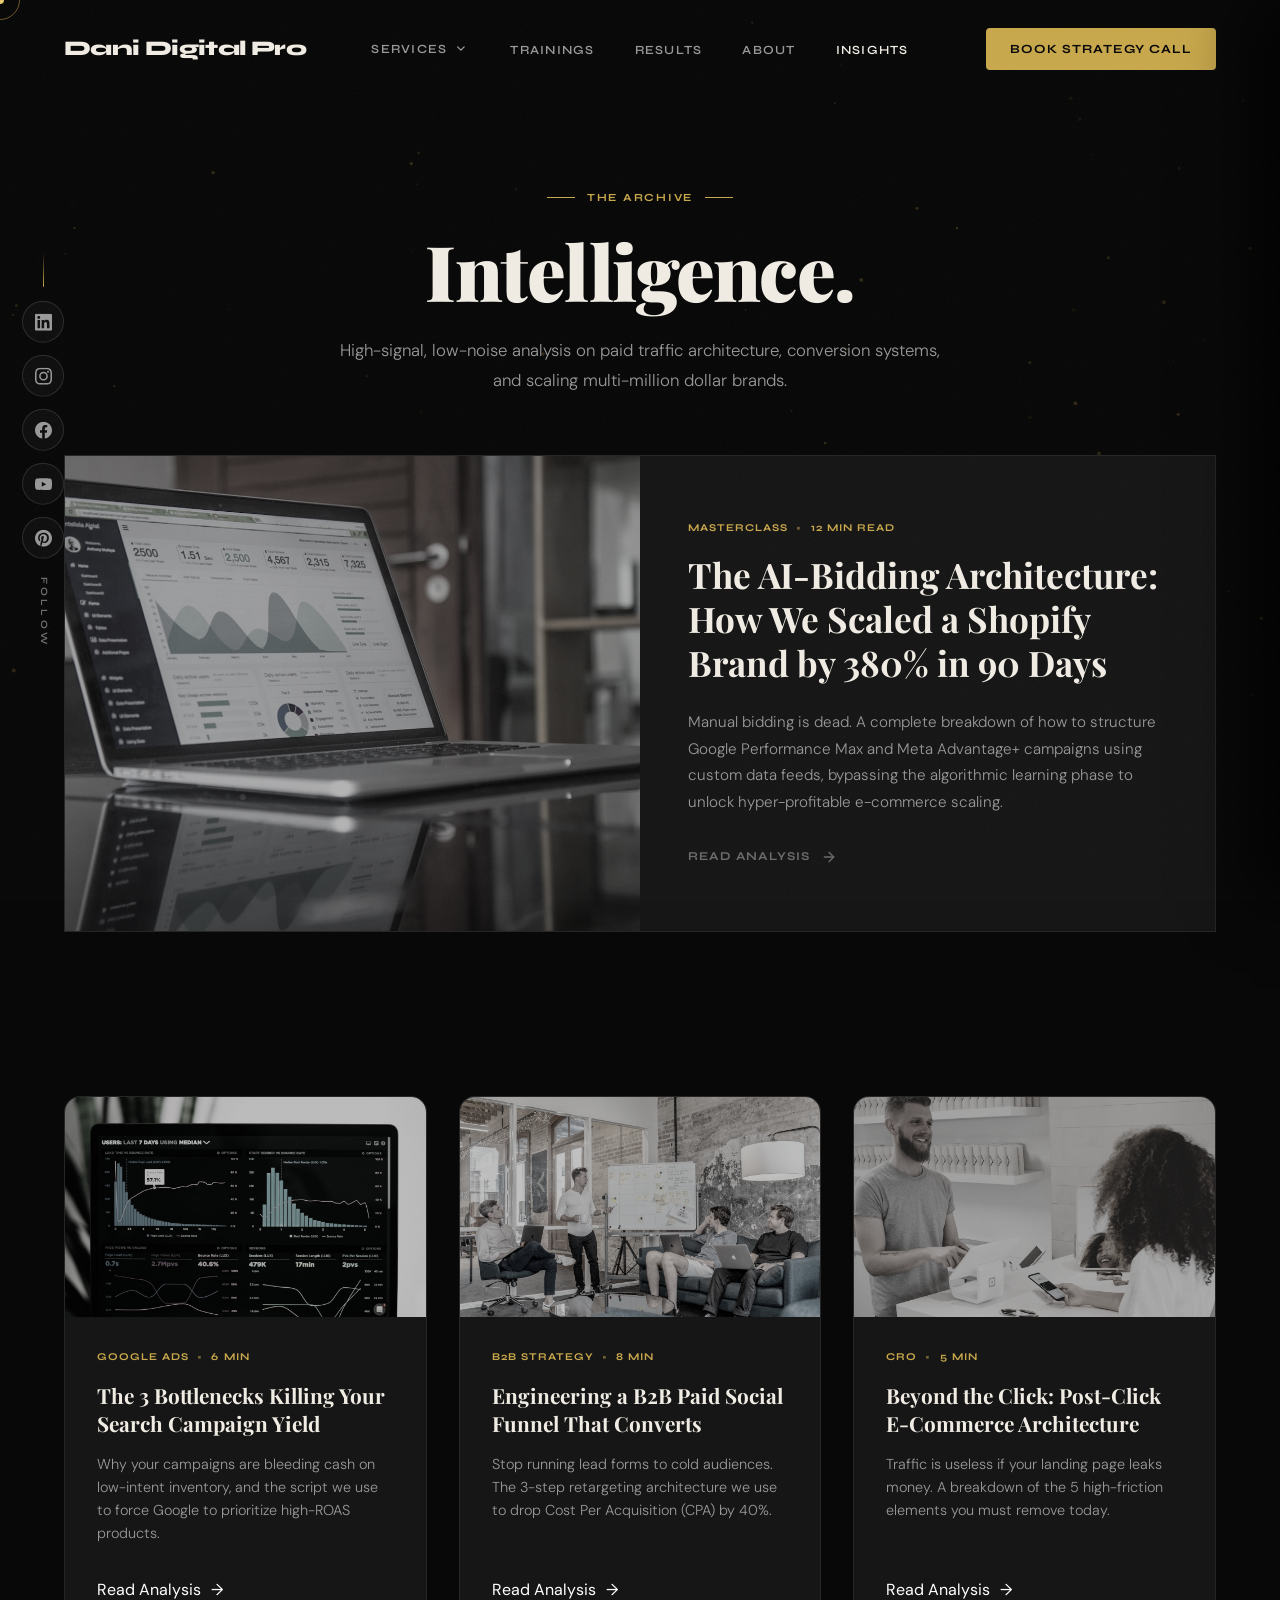
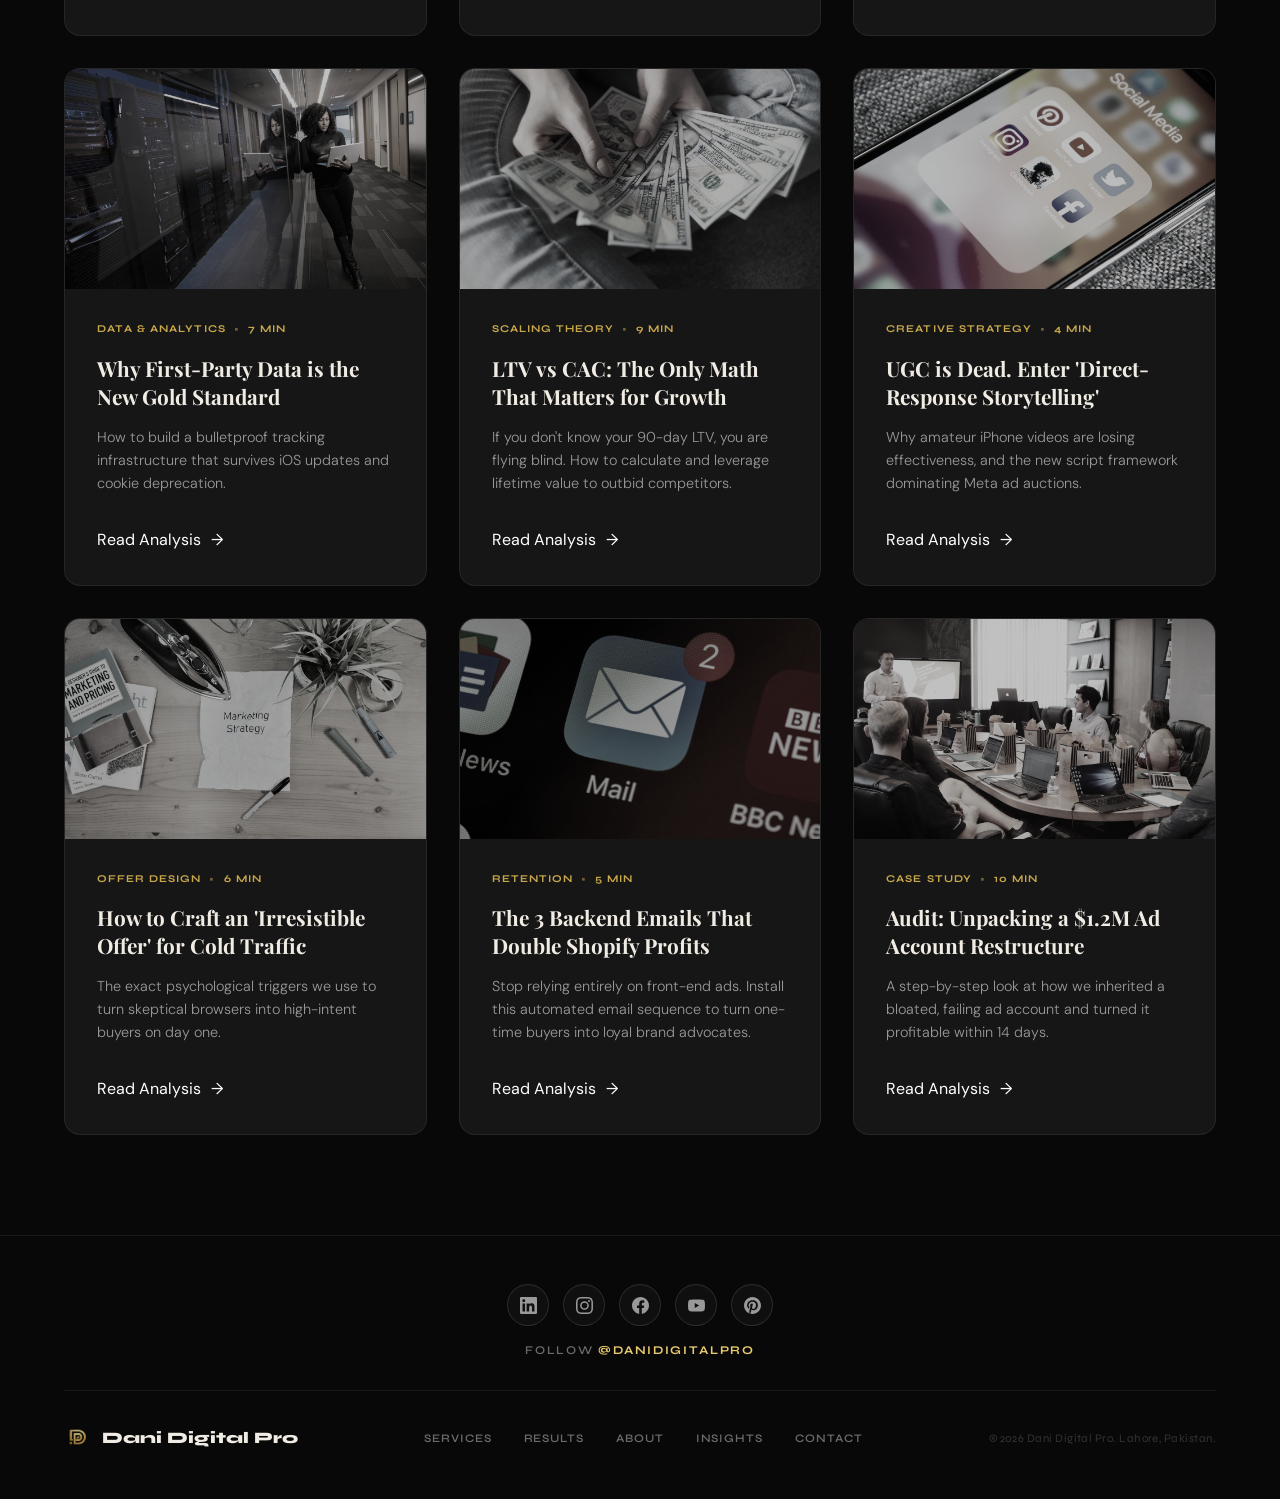
==== insights.html @ eb8136f6 "Add premium social icons + floating social tray site-wide New shared css/social.css powers two compo" ====
<!DOCTYPE html>
<html lang="en">
<head>
  <meta charset="UTF-8">
  <meta name="viewport" content="width=device-width, initial-scale=1.0">
  <title>Marketing Insights | Paid Ads, CRO &amp; E-Commerce Growth | Dani Digital Pro</title>
  <meta name="description" content="Expert analysis on paid traffic architecture, Google &amp; Meta Ads, conversion systems and scaling multi-million-dollar e-commerce brands, from the Dani Digital Pro team." />
  <link rel="canonical" href="https://danidigitalpro.com/insights" />
  <meta name="robots" content="index, follow, max-image-preview:large, max-snippet:-1, max-video-preview:-1" />
  <meta name="google-site-verification" content="uqCebMz-bfnD-gD-QAYh15TNHednMMUh97vHT-ORk0g" />
  <meta name="author" content="Dani Digital Pro" />
  <meta name="theme-color" content="#080808" />
  <meta name="keywords" content="paid ads insights, Google Ads strategy, Meta ads, conversion rate optimization, e-commerce scaling, performance marketing blog, Dani Digital Pro" />

  <link rel="icon" href="favicon.ico" sizes="any" />
  <link rel="icon" type="image/png" href="favicon.png" sizes="512x512" />
  <link rel="apple-touch-icon" href="favicon.png" />
  <link rel="manifest" href="site.webmanifest" />

  <meta property="og:type" content="website" />
  <meta property="og:site_name" content="Dani Digital Pro" />
  <meta property="og:title" content="Marketing Insights | Paid Ads, CRO &amp; E-Commerce Growth | Dani Digital Pro" />
  <meta property="og:description" content="High-signal analysis on paid traffic architecture, Google &amp; Meta Ads, conversion systems and scaling e-commerce brands." />
  <meta property="og:url" content="https://danidigitalpro.com/insights" />
  <meta property="og:image" content="https://danidigitalpro.com/images/og-image.jpg" />
  <meta property="og:image:width" content="1200" />
  <meta property="og:image:height" content="630" />
  <meta property="og:locale" content="en_US" />

  <meta name="twitter:card" content="summary_large_image" />
  <meta name="twitter:title" content="Marketing Insights | Paid Ads, CRO &amp; E-Commerce Growth | Dani Digital Pro" />
  <meta name="twitter:description" content="High-signal analysis on paid traffic architecture, Google &amp; Meta Ads, conversion systems and scaling e-commerce brands." />
  <meta name="twitter:image" content="https://danidigitalpro.com/images/og-image.jpg" />
  
  <link rel="stylesheet" href="css/insights.css"> 
  
  <link href="https://fonts.googleapis.com/css2?family=DM+Sans:wght@300;400;500&family=Playfair+Display:ital,wght@0,400;0,700;0,900;1,400&family=Syne:wght@400;600;700;800&display=swap" rel="stylesheet">
  <link rel="stylesheet" href="css/scroll-top.css">
  <link rel="stylesheet" href="css/nav-dropdown.css">
  <link rel="stylesheet" href="css/social.css">

  <!-- ============================================================
       STRUCTURED DATA (JSON-LD)
  ============================================================ -->
  <script type="application/ld+json">
  {
    "@context": "https://schema.org",
    "@graph": [
      {
        "@type": "Organization",
        "@id": "https://danidigitalpro.com/#organization",
        "name": "Dani Digital Pro",
        "url": "https://danidigitalpro.com/",
        "logo": { "@type": "ImageObject", "url": "https://danidigitalpro.com/images/ddp-logo.png", "width": 975, "height": 742 },
        "sameAs": [ "https://www.linkedin.com/in/danidigitalpro" ]
      },
      {
        "@type": "WebPage",
        "@id": "https://danidigitalpro.com/insights#webpage",
        "url": "https://danidigitalpro.com/insights",
        "name": "Marketing Insights | Paid Ads, CRO & E-Commerce Growth | Dani Digital Pro",
        "description": "High-signal analysis on paid traffic architecture, Google & Meta Ads, conversion systems and scaling e-commerce brands.",
        "isPartOf": { "@id": "https://danidigitalpro.com/#website" },
        "inLanguage": "en",
        "breadcrumb": { "@id": "https://danidigitalpro.com/insights#breadcrumb" }
      },
      {
        "@type": "BreadcrumbList",
        "@id": "https://danidigitalpro.com/insights#breadcrumb",
        "itemListElement": [
          { "@type": "ListItem", "position": 1, "name": "Home", "item": "https://danidigitalpro.com/" },
          { "@type": "ListItem", "position": 2, "name": "Insights", "item": "https://danidigitalpro.com/insights" }
        ]
      },
      {
        "@type": "Blog",
        "@id": "https://danidigitalpro.com/insights#blog",
        "url": "https://danidigitalpro.com/insights",
        "name": "Dani Digital Pro | Insights & Intelligence",
        "description": "High-signal, low-noise analysis on paid traffic architecture, conversion systems, and scaling multi-million dollar brands.",
        "publisher": { "@id": "https://danidigitalpro.com/#organization" },
        "inLanguage": "en",
        "blogPost": [
          { "@type": "BlogPosting", "headline": "The AI-Bidding Architecture: How We Scaled a Shopify Brand by 380% in 90 Days", "image": "https://danidigitalpro.com/images/insight-featured.jpg", "author": { "@id": "https://danidigitalpro.com/#organization" }, "publisher": { "@id": "https://danidigitalpro.com/#organization" }, "mainEntityOfPage": "https://danidigitalpro.com/insights" },
          { "@type": "BlogPosting", "headline": "The 3 Bottlenecks Killing Your Search Campaign Yield", "image": "https://danidigitalpro.com/images/insight-1.jpg", "author": { "@id": "https://danidigitalpro.com/#organization" }, "publisher": { "@id": "https://danidigitalpro.com/#organization" }, "mainEntityOfPage": "https://danidigitalpro.com/insights" },
          { "@type": "BlogPosting", "headline": "Engineering a B2B Paid Social Funnel That Converts", "image": "https://danidigitalpro.com/images/insight-2.jpg", "author": { "@id": "https://danidigitalpro.com/#organization" }, "publisher": { "@id": "https://danidigitalpro.com/#organization" }, "mainEntityOfPage": "https://danidigitalpro.com/insights" },
          { "@type": "BlogPosting", "headline": "Beyond the Click: Post-Click E-Commerce Architecture", "image": "https://danidigitalpro.com/images/insight-3.jpg", "author": { "@id": "https://danidigitalpro.com/#organization" }, "publisher": { "@id": "https://danidigitalpro.com/#organization" }, "mainEntityOfPage": "https://danidigitalpro.com/insights" },
          { "@type": "BlogPosting", "headline": "Why First-Party Data is the New Gold Standard", "image": "https://danidigitalpro.com/images/blog-4.jpg", "author": { "@id": "https://danidigitalpro.com/#organization" }, "publisher": { "@id": "https://danidigitalpro.com/#organization" }, "mainEntityOfPage": "https://danidigitalpro.com/insights" },
          { "@type": "BlogPosting", "headline": "LTV vs CAC: The Only Math That Matters for Growth", "image": "https://danidigitalpro.com/images/blog-5.jpg", "author": { "@id": "https://danidigitalpro.com/#organization" }, "publisher": { "@id": "https://danidigitalpro.com/#organization" }, "mainEntityOfPage": "https://danidigitalpro.com/insights" },
          { "@type": "BlogPosting", "headline": "UGC is Dead. Enter 'Direct-Response Storytelling'", "image": "https://danidigitalpro.com/images/blog-6.jpg", "author": { "@id": "https://danidigitalpro.com/#organization" }, "publisher": { "@id": "https://danidigitalpro.com/#organization" }, "mainEntityOfPage": "https://danidigitalpro.com/insights" },
          { "@type": "BlogPosting", "headline": "How to Craft an 'Irresistible Offer' for Cold Traffic", "image": "https://danidigitalpro.com/images/blog-7.jpg", "author": { "@id": "https://danidigitalpro.com/#organization" }, "publisher": { "@id": "https://danidigitalpro.com/#organization" }, "mainEntityOfPage": "https://danidigitalpro.com/insights" },
          { "@type": "BlogPosting", "headline": "The 3 Backend Emails That Double Shopify Profits", "image": "https://danidigitalpro.com/images/blog-8.jpg", "author": { "@id": "https://danidigitalpro.com/#organization" }, "publisher": { "@id": "https://danidigitalpro.com/#organization" }, "mainEntityOfPage": "https://danidigitalpro.com/insights" },
          { "@type": "BlogPosting", "headline": "Audit: Unpacking a $1.2M Ad Account Restructure", "image": "https://danidigitalpro.com/images/blog-9.jpg", "author": { "@id": "https://danidigitalpro.com/#organization" }, "publisher": { "@id": "https://danidigitalpro.com/#organization" }, "mainEntityOfPage": "https://danidigitalpro.com/insights" }
        ]
      }
    ]
  }
  </script>
</head>
<body>

  <div class="cursor-dot" id="cursorDot"></div>
  <div class="cursor-ring" id="cursorRing"></div>

  <canvas id="particles"></canvas>

  <nav id="navbar">
    <a href="./" class="nav-logo"><span>Dani Digital Pro</span></a>

    <button class="nav-toggle" type="button" aria-label="Open navigation" aria-controls="primaryNavigation" aria-expanded="false">
      <span></span>
      <span></span>
      <span></span>
    </button>

    <ul class="nav-links" id="primaryNavigation">
      <li class="nav-dropdown">
        <a href="./#services" class="nav-dropdown-toggle">Services</a>
        <button class="nav-dropdown-caret" type="button" aria-haspopup="true" aria-expanded="false" aria-controls="servicesMenu" aria-label="Toggle Services menu">
          <svg viewBox="0 0 24 24" fill="none" stroke="currentColor" stroke-width="2.5" stroke-linecap="round" stroke-linejoin="round"><polyline points="6 9 12 15 18 9"></polyline></svg>
        </button>
        <div class="nav-dropdown-menu" id="servicesMenu" role="menu">
          <a href="./#ai-search-ppc" class="nd-item" role="menuitem">
            <span class="nd-ico"><svg viewBox="0 0 24 24" fill="none" stroke="currentColor" stroke-width="2" stroke-linecap="round" stroke-linejoin="round"><circle cx="11" cy="11" r="7"></circle><line x1="21" y1="21" x2="16.65" y2="16.65"></line></svg></span>
            <span class="nd-text"><span class="nd-title">AI-Search &amp; PPC</span><span class="nd-desc">Google &amp; Bing Ads · AI bidding</span></span>
            <span class="nd-arrow"><svg viewBox="0 0 24 24" fill="none" stroke="currentColor" stroke-width="2" stroke-linecap="round" stroke-linejoin="round"><line x1="5" y1="12" x2="19" y2="12"></line><polyline points="12 5 19 12 12 19"></polyline></svg></span>
          </a>
          <a href="./#paid-social-funnels" class="nd-item" role="menuitem">
            <span class="nd-ico"><svg viewBox="0 0 24 24" fill="none" stroke="currentColor" stroke-width="2" stroke-linecap="round" stroke-linejoin="round"><circle cx="18" cy="5" r="3"></circle><circle cx="6" cy="12" r="3"></circle><circle cx="18" cy="19" r="3"></circle><line x1="8.59" y1="13.51" x2="15.42" y2="17.49"></line><line x1="15.41" y1="6.51" x2="8.59" y2="10.49"></line></svg></span>
            <span class="nd-text"><span class="nd-title">Paid Social Funnels</span><span class="nd-desc">Meta, TikTok, Snap &amp; X ad funnels</span></span>
            <span class="nd-arrow"><svg viewBox="0 0 24 24" fill="none" stroke="currentColor" stroke-width="2" stroke-linecap="round" stroke-linejoin="round"><line x1="5" y1="12" x2="19" y2="12"></line><polyline points="12 5 19 12 12 19"></polyline></svg></span>
          </a>
          <a href="./#social-media-management" class="nd-item" role="menuitem">
            <span class="nd-ico"><svg viewBox="0 0 24 24" fill="none" stroke="currentColor" stroke-width="2" stroke-linecap="round" stroke-linejoin="round"><path d="M17 21v-2a4 4 0 0 0-4-4H5a4 4 0 0 0-4 4v2"></path><circle cx="9" cy="7" r="4"></circle><path d="M23 21v-2a4 4 0 0 0-3-3.87"></path><path d="M16 3.13a4 4 0 0 1 0 7.75"></path></svg></span>
            <span class="nd-text"><span class="nd-title">Social Media Management</span><span class="nd-desc">Organic brand building &amp; content</span></span>
            <span class="nd-arrow"><svg viewBox="0 0 24 24" fill="none" stroke="currentColor" stroke-width="2" stroke-linecap="round" stroke-linejoin="round"><line x1="5" y1="12" x2="19" y2="12"></line><polyline points="12 5 19 12 12 19"></polyline></svg></span>
          </a>
          <a href="./#ecommerce-scaling" class="nd-item" role="menuitem">
            <span class="nd-ico"><svg viewBox="0 0 24 24" fill="none" stroke="currentColor" stroke-width="2" stroke-linecap="round" stroke-linejoin="round"><circle cx="9" cy="21" r="1"></circle><circle cx="20" cy="21" r="1"></circle><path d="M1 1h4l2.68 13.39a2 2 0 0 0 2 1.61h9.72a2 2 0 0 0 2-1.61L23 6H6"></path></svg></span>
            <span class="nd-text"><span class="nd-title">E-Commerce Scaling</span><span class="nd-desc">Shopify funnels · retargeting · CRO</span></span>
            <span class="nd-arrow"><svg viewBox="0 0 24 24" fill="none" stroke="currentColor" stroke-width="2" stroke-linecap="round" stroke-linejoin="round"><line x1="5" y1="12" x2="19" y2="12"></line><polyline points="12 5 19 12 12 19"></polyline></svg></span>
          </a>
        </div>
      </li>
      <li><a href="trainings">Trainings</a></li>
      <li><a href="./#results">Results</a></li>
      <li><a href="./#about">About</a></li>
      <li><a href="insights" style="color: var(--off);">Insights</a></li>

      <li class="nav-mobile-cta-item">
        <a href="#apply" class="nav-mobile-cta"><span>Book Strategy Call</span></a>
      </li>
    </ul>

    <a href="#apply" class="nav-cta"><span>Book Strategy Call</span></a>
  </nav>

  <header class="insights-header section">
    <div class="section-inner text-center">
      <div class="label reveal">The Archive</div>
      <h1 class="header-h1 reveal reveal-delay-1">Intelligence.</h1>
      <p class="header-p mx-auto reveal reveal-delay-2">
        High-signal, low-noise analysis on paid traffic architecture, conversion systems, and scaling multi-million dollar brands.
      </p>
    </div>
  </header>

  <section class="section pt-0">
    <div class="section-inner">
      <a href="#" class="featured-card reveal" data-article="article-hero">
        <div class="featured-image">
          <img src="images/insight-featured.jpg" alt="AI Bidding Systems">
        </div>
        <div class="featured-content">
          <div class="insight-meta">
            <span>Masterclass</span>
            <span class="dot-sep">•</span>
            <span>12 Min Read</span>
          </div>
          <h2 class="featured-title">The AI-Bidding Architecture: How We Scaled a Shopify Brand by 380% in 90 Days</h2>
          <p class="featured-excerpt">Manual bidding is dead. A complete breakdown of how to structure Google Performance Max and Meta Advantage+ campaigns using custom data feeds, bypassing the algorithmic learning phase to unlock hyper-profitable e-commerce scaling.</p>
          <div class="insight-read-more">
            <span class="read-text">Read Analysis</span>
            <span class="read-icon">
              <svg viewBox="0 0 24 24" fill="none" stroke="currentColor" stroke-width="2" stroke-linecap="round" stroke-linejoin="round">
                <line x1="5" y1="12" x2="19" y2="12"></line>
                <polyline points="12 5 19 12 12 19"></polyline>
              </svg>
            </span>
          </div>
        </div>
      </a>
    </div>
  </section>

  <section class="section pt-0">
    <div class="section-inner">
      <div class="insights-grid">
        
        <a href="#" class="insight-card reveal" data-article="article-1">
          <div class="insight-image"><img src="images/insight-1.jpg" alt="Google Ads"></div>
          <div class="insight-content">
            <div class="insight-meta"><span>Google Ads</span><span class="dot-sep">•</span><span>6 Min</span></div>
            <h3 class="insight-title">The 3 Bottlenecks Killing Your Search Campaign Yield</h3>
            <p class="insight-excerpt">Why your campaigns are bleeding cash on low-intent inventory, and the script we use to force Google to prioritize high-ROAS products.</p>
            <div class="insight-read-more">Read Analysis <span class="arrow">→</span></div>
          </div>
        </a>

        <a href="#" class="insight-card reveal reveal-delay-1" data-article="article-2">
          <div class="insight-image"><img src="images/insight-2.jpg" alt="Meta Ads"></div>
          <div class="insight-content">
            <div class="insight-meta"><span>B2B Strategy</span><span class="dot-sep">•</span><span>8 Min</span></div>
            <h3 class="insight-title">Engineering a B2B Paid Social Funnel That Converts</h3>
            <p class="insight-excerpt">Stop running lead forms to cold audiences. The 3-step retargeting architecture we use to drop Cost Per Acquisition (CPA) by 40%.</p>
            <div class="insight-read-more">Read Analysis <span class="arrow">→</span></div>
          </div>
        </a>

        <a href="#" class="insight-card reveal reveal-delay-2" data-article="article-3">
          <div class="insight-image"><img src="images/insight-3.jpg" alt="CRO"></div>
          <div class="insight-content">
            <div class="insight-meta"><span>CRO</span><span class="dot-sep">•</span><span>5 Min</span></div>
            <h3 class="insight-title">Beyond the Click: Post-Click E-Commerce Architecture</h3>
            <p class="insight-excerpt">Traffic is useless if your landing page leaks money. A breakdown of the 5 high-friction elements you must remove today.</p>
            <div class="insight-read-more">Read Analysis <span class="arrow">→</span></div>
          </div>
        </a>

        <a href="#" class="insight-card reveal" data-article="article-4">
          <div class="insight-image"><img src="images/blog-4.jpg" alt="First-party data analytics"></div>
          <div class="insight-content">
            <div class="insight-meta"><span>Data & Analytics</span><span class="dot-sep">•</span><span>7 Min</span></div>
            <h3 class="insight-title">Why First-Party Data is the New Gold Standard</h3>
            <p class="insight-excerpt">How to build a bulletproof tracking infrastructure that survives iOS updates and cookie deprecation.</p>
            <div class="insight-read-more">Read Analysis <span class="arrow">→</span></div>
          </div>
        </a>

        <a href="#" class="insight-card reveal reveal-delay-1" data-article="article-5">
          <div class="insight-image"><img src="images/blog-5.jpg" alt="Customer lifetime value and acquisition cost"></div>
          <div class="insight-content">
            <div class="insight-meta"><span>Scaling Theory</span><span class="dot-sep">•</span><span>9 Min</span></div>
            <h3 class="insight-title">LTV vs CAC: The Only Math That Matters for Growth</h3>
            <p class="insight-excerpt">If you don't know your 90-day LTV, you are flying blind. How to calculate and leverage lifetime value to outbid competitors.</p>
            <div class="insight-read-more">Read Analysis <span class="arrow">→</span></div>
          </div>
        </a>

        <a href="#" class="insight-card reveal reveal-delay-2" data-article="article-6">
          <div class="insight-image"><img src="images/blog-6.jpg" alt="Paid social creative strategy"></div>
          <div class="insight-content">
            <div class="insight-meta"><span>Creative Strategy</span><span class="dot-sep">•</span><span>4 Min</span></div>
            <h3 class="insight-title">UGC is Dead. Enter 'Direct-Response Storytelling'</h3>
            <p class="insight-excerpt">Why amateur iPhone videos are losing effectiveness, and the new script framework dominating Meta ad auctions.</p>
            <div class="insight-read-more">Read Analysis <span class="arrow">→</span></div>
          </div>
        </a>

        <a href="#" class="insight-card reveal" data-article="article-7">
          <div class="insight-image"><img src="images/blog-7.jpg" alt="Offer design and pricing strategy"></div>
          <div class="insight-content">
            <div class="insight-meta"><span>Offer Design</span><span class="dot-sep">•</span><span>6 Min</span></div>
            <h3 class="insight-title">How to Craft an 'Irresistible Offer' for Cold Traffic</h3>
            <p class="insight-excerpt">The exact psychological triggers we use to turn skeptical browsers into high-intent buyers on day one.</p>
            <div class="insight-read-more">Read Analysis <span class="arrow">→</span></div>
          </div>
        </a>

        <a href="#" class="insight-card reveal reveal-delay-1" data-article="article-8">
          <div class="insight-image"><img src="images/blog-8.jpg" alt="Email retention flows"></div>
          <div class="insight-content">
            <div class="insight-meta"><span>Retention</span><span class="dot-sep">•</span><span>5 Min</span></div>
            <h3 class="insight-title">The 3 Backend Emails That Double Shopify Profits</h3>
            <p class="insight-excerpt">Stop relying entirely on front-end ads. Install this automated email sequence to turn one-time buyers into loyal brand advocates.</p>
            <div class="insight-read-more">Read Analysis <span class="arrow">→</span></div>
          </div>
        </a>

        <a href="#" class="insight-card reveal reveal-delay-2" data-article="article-9">
          <div class="insight-image"><img src="images/blog-9.jpg" alt="Ad account audit case study"></div>
          <div class="insight-content">
            <div class="insight-meta"><span>Case Study</span><span class="dot-sep">•</span><span>10 Min</span></div>
            <h3 class="insight-title">Audit: Unpacking a $1.2M Ad Account Restructure</h3>
            <p class="insight-excerpt">A step-by-step look at how we inherited a bloated, failing ad account and turned it profitable within 14 days.</p>
            <div class="insight-read-more">Read Analysis <span class="arrow">→</span></div>
          </div>
        </a>

      </div>
    </div>
  </section>
  <div class="drawer-overlay" id="drawerOverlay"></div>
  
  <aside class="article-drawer" id="articleDrawer">
    <button class="drawer-close" id="drawerClose">&times;</button>
    
    <div class="drawer-scroll-area">
      <div class="drawer-header">
        <span class="drawer-tag" id="drawerTag"></span>
        <h2 class="drawer-title" id="drawerTitle"></h2>
      </div>
      
      <div class="drawer-body" id="drawerBody">
        </div>
    </div>
  </aside>
  <!-- Premium floating social tray (desktop side-rail; footer icons cover mobile/tablet) -->
  <div class="social-tray" aria-label="Follow Dani Digital Pro on social media">
    <span class="social-tray-top" aria-hidden="true"></span>
    <a class="social-tray-link" href="https://www.linkedin.com/in/danidigitalpro" target="_blank" rel="noopener noreferrer" aria-label="Dani Digital Pro on LinkedIn">
      <svg viewBox="0 0 24 24" fill="currentColor" aria-hidden="true"><path d="M20.447 20.452h-3.554v-5.569c0-1.328-.027-3.037-1.852-3.037-1.853 0-2.136 1.445-2.136 2.939v5.667H9.351V9h3.414v1.561h.046c.477-.9 1.637-1.85 3.37-1.85 3.601 0 4.267 2.37 4.267 5.455v6.286zM5.337 7.433a2.062 2.062 0 01-2.063-2.065 2.064 2.064 0 112.063 2.065zm1.782 13.019H3.555V9h3.564v11.452zM22.225 0H1.771C.792 0 0 .774 0 1.729v20.542C0 23.227.792 24 1.771 24h20.451C23.2 24 24 23.227 24 22.271V1.729C24 .774 23.2 0 22.225 0z"/></svg>
      <span class="st-tip">LinkedIn</span>
    </a>
    <a class="social-tray-link" href="https://www.instagram.com/danidigitalpro" target="_blank" rel="noopener noreferrer" aria-label="Dani Digital Pro on Instagram">
      <svg viewBox="0 0 24 24" fill="currentColor" aria-hidden="true"><path d="M12 2.163c3.204 0 3.584.012 4.85.07 3.252.148 4.771 1.691 4.919 4.919.058 1.265.069 1.645.069 4.849 0 3.205-.012 3.584-.069 4.849-.149 3.225-1.664 4.771-4.919 4.919-1.266.058-1.644.07-4.85.07-3.204 0-3.584-.012-4.849-.07-3.26-.149-4.771-1.699-4.919-4.92-.058-1.265-.07-1.644-.07-4.849 0-3.204.013-3.583.07-4.849.149-3.227 1.664-4.771 4.919-4.919 1.266-.057 1.645-.069 4.849-.069zM12 0C8.741 0 8.333.014 7.053.072 2.695.272.273 2.69.073 7.052.014 8.333 0 8.741 0 12c0 3.259.014 3.668.072 4.948.2 4.358 2.618 6.78 6.98 6.98C8.333 23.986 8.741 24 12 24c3.259 0 3.668-.014 4.948-.072 4.354-.2 6.782-2.618 6.979-6.98.059-1.28.073-1.689.073-4.948 0-3.259-.014-3.667-.072-4.947-.196-4.354-2.617-6.78-6.979-6.98C15.668.014 15.259 0 12 0zm0 5.838a6.162 6.162 0 100 12.324 6.162 6.162 0 000-12.324zM12 16a4 4 0 110-8 4 4 0 010 8zm6.406-11.845a1.44 1.44 0 100 2.881 1.44 1.44 0 000-2.881z"/></svg>
      <span class="st-tip">Instagram</span>
    </a>
    <a class="social-tray-link" href="https://www.facebook.com/danidigitalpro" target="_blank" rel="noopener noreferrer" aria-label="Dani Digital Pro on Facebook">
      <svg viewBox="0 0 24 24" fill="currentColor" aria-hidden="true"><path d="M24 12.073c0-6.627-5.373-12-12-12s-12 5.373-12 12c0 5.99 4.388 10.954 10.125 11.854v-8.385H7.078v-3.47h3.047V9.43c0-3.007 1.792-4.669 4.533-4.669 1.312 0 2.686.235 2.686.235v2.953H15.83c-1.491 0-1.956.925-1.956 1.874v2.25h3.328l-.532 3.47h-2.796v8.385C19.612 23.027 24 18.062 24 12.073z"/></svg>
      <span class="st-tip">Facebook</span>
    </a>
    <a class="social-tray-link" href="https://www.youtube.com/@danidigitalpro" target="_blank" rel="noopener noreferrer" aria-label="Dani Digital Pro on YouTube">
      <svg viewBox="0 0 24 24" fill="currentColor" aria-hidden="true"><path d="M23.498 6.186a3.016 3.016 0 0 0-2.122-2.136C19.505 3.545 12 3.545 12 3.545s-7.505 0-9.377.505A3.017 3.017 0 0 0 .502 6.186C0 8.07 0 12 0 12s0 3.93.502 5.814a3.016 3.016 0 0 0 2.122 2.136c1.871.505 9.376.505 9.376.505s7.505 0 9.377-.505a3.015 3.015 0 0 0 2.122-2.136C24 15.93 24 12 24 12s0-3.93-.502-5.814zM9.545 15.568V8.432L15.818 12l-6.273 3.568z"/></svg>
      <span class="st-tip">YouTube</span>
    </a>
    <a class="social-tray-link" href="https://www.pinterest.com/daniidigitalpro/" target="_blank" rel="noopener noreferrer" aria-label="Dani Digital Pro on Pinterest">
      <svg viewBox="0 0 24 24" fill="currentColor" aria-hidden="true"><path d="M12.017 0C5.396 0 .029 5.367.029 11.987c0 5.079 3.158 9.417 7.618 11.162-.105-.949-.199-2.403.041-3.439.219-.937 1.406-5.957 1.406-5.957s-.359-.72-.359-1.781c0-1.668.967-2.914 2.171-2.914 1.023 0 1.518.769 1.518 1.688 0 1.029-.653 2.567-.992 3.992-.285 1.193.6 2.165 1.775 2.165 2.128 0 3.768-2.245 3.768-5.487 0-2.861-2.063-4.869-5.008-4.869-3.41 0-5.409 2.562-5.409 5.199 0 1.033.394 2.143.889 2.741.099.12.112.225.085.345-.09.375-.293 1.199-.334 1.363-.053.225-.172.271-.401.165-1.495-.69-2.433-2.878-2.433-4.646 0-3.776 2.748-7.252 7.92-7.252 4.158 0 7.392 2.967 7.392 6.923 0 4.135-2.607 7.462-6.233 7.462-1.214 0-2.354-.629-2.758-1.379l-.749 2.848c-.269 1.045-1.004 2.352-1.498 3.146 1.123.345 2.306.535 3.55.535 6.607 0 11.985-5.365 11.985-11.987C23.97 5.39 18.592.026 12.018.026L12.017 0z"/></svg>
      <span class="st-tip">Pinterest</span>
    </a>
    <span class="social-tray-follow" aria-hidden="true">Follow</span>
  </div>
  <footer>
    <div class="footer-social">
      <div class="footer-social-icons">
        <a href="https://www.linkedin.com/in/danidigitalpro" target="_blank" rel="noopener noreferrer" aria-label="Dani Digital Pro on LinkedIn"><svg viewBox="0 0 24 24" fill="currentColor" aria-hidden="true"><path d="M20.447 20.452h-3.554v-5.569c0-1.328-.027-3.037-1.852-3.037-1.853 0-2.136 1.445-2.136 2.939v5.667H9.351V9h3.414v1.561h.046c.477-.9 1.637-1.85 3.37-1.85 3.601 0 4.267 2.37 4.267 5.455v6.286zM5.337 7.433a2.062 2.062 0 01-2.063-2.065 2.064 2.064 0 112.063 2.065zm1.782 13.019H3.555V9h3.564v11.452zM22.225 0H1.771C.792 0 0 .774 0 1.729v20.542C0 23.227.792 24 1.771 24h20.451C23.2 24 24 23.227 24 22.271V1.729C24 .774 23.2 0 22.225 0z"/></svg></a>
        <a href="https://www.instagram.com/danidigitalpro" target="_blank" rel="noopener noreferrer" aria-label="Dani Digital Pro on Instagram"><svg viewBox="0 0 24 24" fill="currentColor" aria-hidden="true"><path d="M12 2.163c3.204 0 3.584.012 4.85.07 3.252.148 4.771 1.691 4.919 4.919.058 1.265.069 1.645.069 4.849 0 3.205-.012 3.584-.069 4.849-.149 3.225-1.664 4.771-4.919 4.919-1.266.058-1.644.07-4.85.07-3.204 0-3.584-.012-4.849-.07-3.26-.149-4.771-1.699-4.919-4.92-.058-1.265-.07-1.644-.07-4.849 0-3.204.013-3.583.07-4.849.149-3.227 1.664-4.771 4.919-4.919 1.266-.057 1.645-.069 4.849-.069zM12 0C8.741 0 8.333.014 7.053.072 2.695.272.273 2.69.073 7.052.014 8.333 0 8.741 0 12c0 3.259.014 3.668.072 4.948.2 4.358 2.618 6.78 6.98 6.98C8.333 23.986 8.741 24 12 24c3.259 0 3.668-.014 4.948-.072 4.354-.2 6.782-2.618 6.979-6.98.059-1.28.073-1.689.073-4.948 0-3.259-.014-3.667-.072-4.947-.196-4.354-2.617-6.78-6.979-6.98C15.668.014 15.259 0 12 0zm0 5.838a6.162 6.162 0 100 12.324 6.162 6.162 0 000-12.324zM12 16a4 4 0 110-8 4 4 0 010 8zm6.406-11.845a1.44 1.44 0 100 2.881 1.44 1.44 0 000-2.881z"/></svg></a>
        <a href="https://www.facebook.com/danidigitalpro" target="_blank" rel="noopener noreferrer" aria-label="Dani Digital Pro on Facebook"><svg viewBox="0 0 24 24" fill="currentColor" aria-hidden="true"><path d="M24 12.073c0-6.627-5.373-12-12-12s-12 5.373-12 12c0 5.99 4.388 10.954 10.125 11.854v-8.385H7.078v-3.47h3.047V9.43c0-3.007 1.792-4.669 4.533-4.669 1.312 0 2.686.235 2.686.235v2.953H15.83c-1.491 0-1.956.925-1.956 1.874v2.25h3.328l-.532 3.47h-2.796v8.385C19.612 23.027 24 18.062 24 12.073z"/></svg></a>
        <a href="https://www.youtube.com/@danidigitalpro" target="_blank" rel="noopener noreferrer" aria-label="Dani Digital Pro on YouTube"><svg viewBox="0 0 24 24" fill="currentColor" aria-hidden="true"><path d="M23.498 6.186a3.016 3.016 0 0 0-2.122-2.136C19.505 3.545 12 3.545 12 3.545s-7.505 0-9.377.505A3.017 3.017 0 0 0 .502 6.186C0 8.07 0 12 0 12s0 3.93.502 5.814a3.016 3.016 0 0 0 2.122 2.136c1.871.505 9.376.505 9.376.505s7.505 0 9.377-.505a3.015 3.015 0 0 0 2.122-2.136C24 15.93 24 12 24 12s0-3.93-.502-5.814zM9.545 15.568V8.432L15.818 12l-6.273 3.568z"/></svg></a>
        <a href="https://www.pinterest.com/daniidigitalpro/" target="_blank" rel="noopener noreferrer" aria-label="Dani Digital Pro on Pinterest"><svg viewBox="0 0 24 24" fill="currentColor" aria-hidden="true"><path d="M12.017 0C5.396 0 .029 5.367.029 11.987c0 5.079 3.158 9.417 7.618 11.162-.105-.949-.199-2.403.041-3.439.219-.937 1.406-5.957 1.406-5.957s-.359-.72-.359-1.781c0-1.668.967-2.914 2.171-2.914 1.023 0 1.518.769 1.518 1.688 0 1.029-.653 2.567-.992 3.992-.285 1.193.6 2.165 1.775 2.165 2.128 0 3.768-2.245 3.768-5.487 0-2.861-2.063-4.869-5.008-4.869-3.41 0-5.409 2.562-5.409 5.199 0 1.033.394 2.143.889 2.741.099.12.112.225.085.345-.09.375-.293 1.199-.334 1.363-.053.225-.172.271-.401.165-1.495-.69-2.433-2.878-2.433-4.646 0-3.776 2.748-7.252 7.92-7.252 4.158 0 7.392 2.967 7.392 6.923 0 4.135-2.607 7.462-6.233 7.462-1.214 0-2.354-.629-2.758-1.379l-.749 2.848c-.269 1.045-1.004 2.352-1.498 3.146 1.123.345 2.306.535 3.55.535 6.607 0 11.985-5.365 11.985-11.987C23.97 5.39 18.592.026 12.018.026L12.017 0z"/></svg></a>
      </div>
      <span class="footer-social-handle">Follow <b>@danidigitalpro</b></span>
    </div>
    <div class="footer-inner">
      <a href="./" class="footer-logo">
        <img src="images/ddp-logo.png" alt="DDP Mark" class="footer-img-logo">
        <span>Dani Digital Pro</span>
      </a>
      <div class="footer-links">
        <a href="./#services">Services</a>
        <a href="./#results">Results</a>
        <a href="./#about">About</a>
        <a href="./#insights">Insights</a>
        <a href="#apply">Contact</a>
      </div>
      <div class="footer-copy">© 2026 Dani Digital Pro. Lahore, Pakistan.</div>
    </div>
  </footer>
  <script src="js/data.js"></script>
  <script src="js/insights.js"></script>
  <script src="js/scroll-top.js"></script>
  <script src="js/nav-dropdown.js"></script>

<div class="ddp-contact-modal-overlay" id="contactModal">
  <div class="ddp-contact-backdrop" id="contactModalBackdrop"></div>
  
  <div class="ddp-contact-modal">
    <button class="ddp-modal-close" id="closeContactModal">&times;</button>
    
    <div class="ddp-contact-grid">
      
      <div class="ddp-contact-left">
        <div class="ddp-modal-badge">Initiate System</div>
        <h2 class="ddp-modal-title">Book a 30 min<br><em>Strategy Call</em></h2>
        <p class="ddp-modal-desc">Tell us about your current revenue bottleneck. If we are a fit, we will architect a custom growth roadmap.</p>
        
        <div class="contact-trust-info">
          <div class="ct-item">
            <svg viewBox="0 0 24 24" fill="none" stroke="currentColor" stroke-width="2"><path d="M4 4h16c1.1 0 2 .9 2 2v12c0 1.1-.9 2-2 2H4c-1.1 0-2-.9-2-2V6c0-1.1.9-2 2-2z"></path><polyline points="22,6 12,13 2,6"></polyline></svg>
            <a href="mailto:daniidigitalpro@gmail.com">daniidigitalpro@gmail.com</a>
          </div>
          <div class="ct-item">
            <svg viewBox="0 0 24 24" fill="none" stroke="currentColor" stroke-width="2"><path d="M22 16.92v3a2 2 0 0 1-2.18 2 19.79 19.79 0 0 1-8.63-3.07 19.5 19.5 0 0 1-6-6 19.79 19.79 0 0 1-3.07-8.67A2 2 0 0 1 4.11 2h3a2 2 0 0 1 2 1.72 12.84 12.84 0 0 0 .7 2.81 2 2 0 0 1-.45 2.11L8.09 9.91a16 16 0 0 0 6 6l1.27-1.27a2 2 0 0 1 2.11-.45 12.84 12.84 0 0 0 2.81.7A2 2 0 0 1 22 16.92z"></path></svg>
            <a href="tel:+923244859790">+92 324 485 9790</a>
          </div>
        </div>
      </div>

      <div class="ddp-contact-right">
        
        <form id="ddpStrategyForm" action="https://formspree.io/f/mvzeaded" method="POST">
          <div class="form-row-2">
            <div class="input-group">
              <label for="frmName">Full Name</label>
              <input type="text" id="frmName" name="name" required placeholder="John Doe">
            </div>
            <div class="input-group">
              <label for="frmEmail">Work Email</label>
              <input type="email" id="frmEmail" name="email" required placeholder="john@company.com">
            </div>
          </div>
          
          <div class="form-row-2">
            <div class="input-group">
              <label for="frmPhone">Phone Number</label>
              <input type="tel" id="frmPhone" name="phone" placeholder="+1 (555) 000-0000">
            </div>
            <div class="input-group">
              <label for="frmService">Primary Interest</label>
              <select id="frmService" name="service" required>
                <option value="" disabled selected>Select an architecture...</option>
                <option value="Google Ads & SEM">AI-Search & PPC Operations</option>
                <option value="Meta Ads & Social">Paid Social Funnel Scaling</option>
                <option value="E-Commerce Growth">E-Commerce Scaling</option>
                <option value="Organic Management">Elite Brand Management</option>
              </select>
            </div>
          </div>
          
          <div class="input-group">
            <label for="frmBusinessType">Business Type</label>
            <select id="frmBusinessType" name="business_type" required>
              <option value="" disabled selected>Select your business type...</option>
              <option value="Service Based">Service Based</option>
              <option value="E-Commerce">E-Commerce</option>
              <option value="SaaS (B2B)">SaaS (B2B)</option>
              <option value="Personal Brand">Personal Brand</option>
            </select>
          </div>

          <div class="input-group">
            <label for="frmDesc">Project Brief & Revenue Goals</label>
            <textarea id="frmDesc" name="message" rows="4" required placeholder="Enter your website & your biggest challenge."></textarea>
          </div>
          
          <button type="submit" class="ddp-btn ddp-btn-primary form-submit-btn" id="frmSubmitBtn" style="width: 100%; justify-content: center; margin-top: 16px;">
            <span>Book Strategy Call <span class="arrow">→</span></span>
          </button>
        </form>

        <div class="form-success-state" id="formSuccessState">
          <div class="success-icon-wrap">
            <svg viewBox="0 0 24 24" fill="none" stroke="currentColor" stroke-width="2"><path d="M22 11.08V12a10 10 0 1 1-5.93-9.14"></path><polyline points="22 4 12 14.01 9 11.01"></polyline></svg>
          </div>
          <h3 class="success-title">Application Secured.</h3>
          <p class="success-desc">Our architecture team has received your data. We will review your current infrastructure and contact you within 24 hours.</p>
          <button type="button" class="ddp-btn ddp-btn-outline" onclick="document.getElementById('closeContactModal').click();" style="margin-top: 24px;">Close Portal</button>
        </div>

      </div>
    </div>
  </div>
</div>
</body>
</html>
---- css/insights.css ----
/* ============================================================
   INSIGHTS.CSS - STANDALONE MASTER FILE
============================================================ */

/* --- 1. RESET & VARIABLES --- */
*, *::before, *::after { box-sizing: border-box; margin: 0; padding: 0; }
html { scroll-behavior: smooth; }

:root {
  --bg: #080808;
  --bg2: #0d0d0d;
  --bg3: #111111;
  --surface: #161616;
  --border: rgba(255,255,255,0.07);
  --border2: rgba(255,255,255,0.12);
  --white: #ffffff;
  --off: #f0ece4;
  --muted: #6b6b6b;
  --muted2: #999;
  --gold: #c9a84c;
  --gold2: #e8c96d;
  --gold-dim: rgba(201,168,76,0.08);
  --gold-border: rgba(201,168,76,0.2);
}

body {
  background: var(--bg);
  color: var(--white);
  font-family: 'DM Sans', sans-serif;
  line-height: 1.6;
  overflow-x: hidden;
  cursor: none; /* Hides the default mouse */
}

::-webkit-scrollbar { width: 3px; }
::-webkit-scrollbar-track { background: var(--bg); }
::-webkit-scrollbar-thumb { background: var(--gold); border-radius: 2px; }
/* ============================================================
   NOISE OVERLAY
============================================================ */
body::before {
  content: '';
  position: fixed; inset: 0;
  background-image: url("data:image/svg+xml,%3Csvg viewBox='0 0 512 512' xmlns='http://www.w3.org/2000/svg'%3E%3Cfilter id='noise'%3E%3CfeTurbulence type='fractalNoise' baseFrequency='0.9' numOctaves='4' stitchTiles='stitch'/%3E%3C/filter%3E%3Crect width='100%25' height='100%25' filter='url(%23noise)' opacity='1'/%3E%3C/svg%3E");
  opacity: 0.025;
  z-index: 9990; pointer-events: none;
}

/* ============================================================
   CANVAS (PARTICLES)
============================================================ */
#particles {
  position: fixed; inset: 0;
  z-index: 0; pointer-events: none;
  opacity: 0.4;
}

/* ============================================================
   CUSTOM CURSOR
============================================================ */
.cursor {
  position: fixed; z-index: 9999;
  pointer-events: none;
  mix-blend-mode: difference;
}
.cursor-dot {
  width: 8px; height: 8px;
  background: var(--gold2);
  border-radius: 50%;
  position: fixed;
  top: 0; left: 0; /* Establishes the 0,0 grid for JavaScript tracking */
  transform: translate(-50%, -50%);
  transition: width 0.2s, height 0.2s, opacity 0.2s;
  z-index: 99999 !important; /* Forces it over the 10001 drawer */
  pointer-events: none;
  opacity: 1;
  z-index: 9999999 !important; /* Bumped to stay above modal */
}

.cursor-ring {
  width: 40px; height: 40px;
  border: 1px solid rgba(201,168,76,0.5);
  border-radius: 50%;
  position: fixed;
  top: 0; left: 0; /* Establishes the 0,0 grid for JavaScript tracking */
  transform: translate(-50%, -50%);
  transition: all 0.12s ease;
  z-index: 99998 !important; /* Forces it over the 10001 drawer */
  pointer-events: none;
  opacity: 1;
  z-index: 9999999 !important; /* Bumped to stay above modal */
}
body:hover .cursor-dot { opacity: 1; }

/* Hide default cursor globally */
body, a, button { cursor: none !important; }

/* --- 2. GLOBAL UTILITIES --- */
a { text-decoration: none; color: inherit; }
.section { padding: 100px 64px; position: relative; }
.section-inner { max-width: 1200px; margin: 0 auto; width: 100%; }
.pt-0 { padding-top: 0 !important; }
.text-center { text-align: center; }
.mx-auto { margin-left: auto; margin-right: auto; }
.mt-auto { margin-top: auto; }

/* ============================================================
   NAV
============================================================ */
nav {
  position: fixed; top: 0; left: 0; right: 0;
  z-index: 1000;
  padding: 28px 64px;
  display: flex; align-items: center; justify-content: space-between;
  transition: all 0.4s ease;
}
nav.scrolled {
  padding: 18px 64px;
  background: rgba(8,8,8,0.94);
  backdrop-filter: blur(24px);
  border-bottom: 1px solid var(--border);
}
.nav-logo {
  font-family: 'Syne', sans-serif;
  font-weight: 800;
  font-size: 1.3rem;
  letter-spacing: -0.03em;
  color: var(--off);
  text-decoration: none;
}
.nav-logo span { transition: color 0.4s ease; }
.nav-logo:hover span { color: #ffffff; }
.nav-logo .dot { color: var(--gold); }
.nav-links {
  display: flex; gap: 40px; list-style: none;
  position: absolute; left: 50%; transform: translateX(-50%);
}
.nav-links a {
  font-family: 'Syne', sans-serif;
  font-size: 0.78rem;
  font-weight: 600;
  letter-spacing: 0.1em;
  text-transform: uppercase;
  color: var(--muted2);
  text-decoration: none;
  transition: color 0.2s;
  position: relative;
}
.nav-links a::after {
  content: '';
  position: absolute; bottom: -4px; left: 0; right: 0;
  height: 1px; background: var(--gold);
  transform: scaleX(0); transform-origin: right;
  transition: transform 0.3s ease;
}
.nav-links a:hover { color: var(--off); }
.nav-links a:hover::after { transform: scaleX(1); transform-origin: left; }
.nav-cta {
  font-family: 'Syne', sans-serif;
  font-size: 0.78rem; font-weight: 700;
  letter-spacing: 0.08em; text-transform: uppercase;
  color: var(--bg);
  background: var(--gold);
  padding: 11px 24px; border-radius: 4px;
  text-decoration: none;
  transition: all 0.25s ease;
  position: relative; overflow: hidden;
}
.nav-cta::after {
  content: '';
  position: absolute; inset: 0;
  background: var(--gold2);
  transform: translateX(-100%);
  transition: transform 0.3s ease;
}
.nav-cta:hover::after { transform: translateX(0); }
.nav-cta span { position: relative; z-index: 1; }

/* --- 4. HEADER & TYPOGRAPHY --- */
.insights-header { padding-top: 180px; padding-bottom: 60px; }
.label {
  font-family: 'Syne', sans-serif; font-size: 0.68rem; font-weight: 700;
  letter-spacing: 0.16em; text-transform: uppercase; color: var(--gold);
  margin-bottom: 24px; display: inline-flex; align-items: center; gap: 12px;
}
.label::before, .label::after { content: ''; width: 28px; height: 1px; background: var(--gold); }
.header-h1 {
  font-family: 'Playfair Display', serif; font-size: clamp(3rem, 6vw, 5rem);
  font-weight: 900; line-height: 1.05; letter-spacing: -0.02em; color: var(--off);
  margin-bottom: 24px;
}
.header-p { font-size: 1.05rem; color: var(--muted2); max-width: 600px; line-height: 1.8; font-weight: 300; }

/* --- 5. ANIMATIONS (ISOLATED) --- */
.reveal {
  opacity: 0; transform: translateY(30px);
  transition: all 0.8s cubic-bezier(0.19, 1, 0.22, 1);
}
.reveal.active { opacity: 1; transform: translateY(0); }
.reveal-delay-1 { transition-delay: 0.15s; }
.reveal-delay-2 { transition-delay: 0.3s; }

/* --- 6. FEATURED INSIGHT (HERO ARTICLE) --- */
.featured-card {
  display: grid; grid-template-columns: 1fr 1fr;
  background: var(--surface); border: 1px solid var(--border);
  border-radius: var(--r2); overflow: hidden;
  transition: all 0.5s cubic-bezier(0.19, 1, 0.22, 1);
  margin-bottom: 64px;
}
.featured-card:hover {
  border-color: var(--gold-border); transform: translateY(-4px);
  box-shadow: 0 30px 60px -15px rgba(0, 0, 0, 0.6);
}
.featured-image { width: 100%; height: 100%; min-height: 400px; overflow: hidden; background: #050505; }
.featured-image img {
  width: 100%; height: 100%; object-fit: cover;
  filter: grayscale(80%) opacity(0.7); transition: all 0.8s cubic-bezier(0.19, 1, 0.22, 1);
}
.featured-card:hover .featured-image img { filter: grayscale(0%) opacity(1); transform: scale(1.05); }
.featured-content { padding: 64px 48px; display: flex; flex-direction: column; justify-content: center; }
.featured-title {
  font-family: 'Playfair Display', serif; font-size: 2.2rem; font-weight: 700;
  color: var(--off); margin-bottom: 24px; line-height: 1.25; transition: color 0.3s ease;
}
.featured-excerpt { font-size: 0.95rem; color: var(--muted2); line-height: 1.75; margin-bottom: 32px; font-weight: 300; }

/* --- 7. INSIGHTS GRID --- */
.insights-grid { display: grid; grid-template-columns: repeat(3, 1fr); gap: 32px; }
.insight-card {
  display: flex; flex-direction: column; background: var(--surface);
  border: 1px solid var(--border); border-radius: 16px; overflow: hidden;
  transition: all 0.5s cubic-bezier(0.19, 1, 0.22, 1);
}
.insight-card:hover {
  border-color: var(--gold-border); transform: translateY(-6px);
  box-shadow: 0 20px 40px -10px rgba(0, 0, 0, 0.5); background: rgba(255, 255, 255, 0.02);
}
.insight-image { width: 100%; height: 220px; overflow: hidden; background: #050505; }
.insight-image img {
  width: 100%; height: 100%; object-fit: cover;
  filter: grayscale(85%) opacity(0.75); transition: all 0.7s;
}
.insight-card:hover .insight-image img { filter: grayscale(0%) opacity(1); transform: scale(1.05); }
.insight-content { padding: 32px; display: flex; flex-direction: column; flex-grow: 1; }

.insight-meta {
  font-family: 'Syne', sans-serif; font-size: 0.65rem; font-weight: 700;
  color: var(--gold); text-transform: uppercase; letter-spacing: 0.1em;
  margin-bottom: 16px; display: flex; gap: 8px; align-items: center;
}
.dot-sep { opacity: 0.5; }
.insight-title {
  font-family: 'Playfair Display', serif; font-size: 1.3rem; font-weight: 700;
  color: var(--off); margin-bottom: 16px; line-height: 1.35; transition: color 0.3s ease;
}
.insight-excerpt { font-size: 0.9rem; color: var(--muted2); line-height: 1.6; margin-bottom: 32px; flex-grow: 1; font-weight: 300; }

/* ============================================================
   PREMIUM "READ MORE" MICRO-INTERACTION
============================================================ */
.insight-read-more {
  display: flex;
  align-items: center;
  gap: 10px;
  margin-top: auto;
  width: max-content; /* Constrains the width for the underline effect */
  cursor: pointer;
}

/* The Text Sweep Effect */
.read-text {
  font-family: 'Syne', sans-serif;
  font-size: 0.75rem;
  font-weight: 700;
  color: var(--muted);
  text-transform: uppercase;
  letter-spacing: 0.1em;
  position: relative;
  transition: color 0.4s cubic-bezier(0.19, 1, 0.22, 1);
}

/* The Invisible Underline */
.read-text::after {
  content: '';
  position: absolute;
  left: 0;
  bottom: -4px;
  width: 100%;
  height: 1px;
  background: var(--gold);
  transform: scaleX(0);
  transform-origin: right;
  transition: transform 0.5s cubic-bezier(0.19, 1, 0.22, 1);
}

/* The SVG Arrow Snap */
.read-icon {
  display: flex;
  align-items: center;
  justify-content: center;
  width: 16px;
  height: 16px;
}

.read-icon svg {
  width: 100%;
  height: 100%;
  stroke: var(--muted);
  transition: transform 0.5s cubic-bezier(0.19, 1, 0.22, 1), stroke 0.4s ease;
}

/* -----------------------------------------
   THE HOVER TRIGGERS (When the card is hovered)
----------------------------------------- */
/* 1. Text turns gold */
.insight-card:hover .read-text,
.featured-card:hover .read-text {
  color: var(--gold);
}

/* 2. Underline sweeps from the left */
.insight-card:hover .read-text::after,
.featured-card:hover .read-text::after {
  transform: scaleX(1);
  transform-origin: left;
}

/* 3. Arrow snaps to the right and turns gold */
.insight-card:hover .read-icon svg,
.featured-card:hover .read-icon svg {
  transform: translateX(6px);
  stroke: var(--gold);
}
.insight-read-more .arrow { transition: transform 0.3s cubic-bezier(0.19, 1, 0.22, 1); }
.featured-card:hover .insight-read-more, .insight-card:hover .insight-read-more { color: var(--gold); }
.featured-card:hover .insight-read-more .arrow, .insight-card:hover .insight-read-more .arrow { transform: translateX(6px); }

/* --- 8. FOOTER (identical across all pages - mirrors the homepage) --- */
footer {
  border-top: 1px solid var(--border);
  padding: 48px 64px;
  position: relative; z-index: 2;
}
.footer-inner {
  max-width: 1200px; margin: 0 auto;
  display: flex; align-items: center; justify-content: space-between;
}
.footer-logo {
  font-family: 'Syne', sans-serif;
  font-weight: 800; font-size: 1rem;
  color: var(--off); text-decoration: none;
  display: flex; align-items: center; gap: 10px;
}
.footer-logo .dot { color: var(--gold); }
.footer-img-logo {
  width: 28px;
  height: auto;
  mix-blend-mode: screen;
  filter: grayscale(30%) opacity(0.8);
  transition: all 0.4s cubic-bezier(0.19, 1, 0.22, 1);
}
.footer-logo:hover .footer-img-logo {
  filter: grayscale(0%) opacity(1) drop-shadow(0px 4px 12px rgba(201,168,76,0.2));
  transform: scale(1.08);
}
.footer-links { display: flex; gap: 32px; }
.footer-links a {
  font-family: 'Syne', sans-serif;
  font-size: 0.72rem; font-weight: 600;
  letter-spacing: 0.08em; text-transform: uppercase;
  color: var(--muted); text-decoration: none;
  transition: color 0.2s;
}
.footer-links a:hover { color: var(--off); }
.footer-copy {
  font-size: 0.72rem; color: #333;
  font-family: 'Syne', sans-serif;
  letter-spacing: 0.04em;
}
/* Footer responsive - all footer breakpoints live here to stay in lockstep
   with the homepage. Do not add page-specific footer rules elsewhere. */
@media (max-width: 1024px) {
  footer { padding: 40px 32px; }
  .footer-inner { flex-direction: column; gap: 24px; text-align: center; }
  .footer-links { flex-wrap: wrap; justify-content: center; }
}
@media (max-width: 600px) {
  .footer-links { gap: 18px; }
}
@media (max-width: 480px) {
  footer { padding-left: 18px !important; padding-right: 18px !important; }
  .footer-links { flex-direction: column; gap: 12px; }
}
@media (max-width: 360px) {
  footer { padding-left: 16px !important; padding-right: 16px !important; }
}

/* --- 9. RESPONSIVE --- */
@media (max-width: 1024px) {
  nav { padding: 20px 32px; }
  nav.scrolled { padding: 14px 32px; }
  .nav-links { display: none; }
  .section { padding-left: 32px; padding-right: 32px; }
  .insights-grid { grid-template-columns: repeat(2, 1fr); gap: 24px; }
  .featured-card { grid-template-columns: 1fr; }
  .featured-image { min-height: 250px; }
  .featured-content { padding: 40px 32px; }
}
@media (max-width: 768px) {
  .insights-grid { grid-template-columns: 1fr; }
  .insight-image { height: 200px; }
}



/* ============================================================
   EDITORIAL SLIDE-OUT DRAWER
============================================================ */
.drawer-overlay {
  position: fixed;
  inset: 0;
  background: rgba(5, 5, 5, 0.85);
  backdrop-filter: blur(10px); /* Premium glass blur */
  opacity: 0;
  pointer-events: none;
  transition: opacity 0.5s ease;
  z-index: 10000;
}

.drawer-overlay.active {
  opacity: 1;
  pointer-events: auto;
}

.article-drawer {
  position: fixed;
  top: 0;
  right: 0;
  width: 100%;
  max-width: 750px; /* Optimal reading width so lines aren't too long */
  height: 100vh;
  background: var(--bg2);
  border-left: 1px solid var(--border);
  box-shadow: -30px 0 60px rgba(0,0,0,0.7);
  z-index: 10001;
  transform: translateX(100%); /* Hidden off-screen to the right */
  transition: transform 0.7s cubic-bezier(0.19, 1, 0.22, 1);
  display: flex;
  flex-direction: column;
}

.article-drawer.active {
  transform: translateX(0); /* Slides in */
}

/* The Gold Close Button */
.drawer-close {
  position: absolute;
  top: 24px;
  right: 32px;
  background: none;
  border: none;
  color: var(--muted);
  font-size: 3rem;
  font-weight: 300;
  line-height: 1;
  z-index: 10;
  transition: color 0.3s, transform 0.3s;
}

/* Hide default cursor on the close button to use your custom gold cursor */
.drawer-close { cursor: none !important; }

.drawer-close:hover {
  color: var(--gold);
  transform: scale(1.1) rotate(90deg); /* Subtle premium twist */
}

/* Typography Inside the Reader */
.drawer-scroll-area {
  overflow-y: auto;
  padding: 80px 64px;
  height: 100%;
}

.drawer-scroll-area::-webkit-scrollbar { width: 4px; }
.drawer-scroll-area::-webkit-scrollbar-thumb { background: var(--gold); }

.drawer-tag {
  font-family: 'Syne', sans-serif;
  font-size: 0.75rem;
  font-weight: 700;
  color: var(--gold);
  text-transform: uppercase;
  letter-spacing: 0.1em;
  margin-bottom: 24px;
  display: block;
}

.drawer-title {
  font-family: 'Playfair Display', serif;
  font-size: 2.8rem;
  font-weight: 700;
  line-height: 1.15;
  color: var(--off);
  margin-bottom: 48px;
  padding-bottom: 48px;
  border-bottom: 1px solid var(--border);
}

.drawer-body {
  padding-bottom: 80px; /* Gives breathing room at the bottom */
}

/* Mobile Adjustments for Drawer */
@media (max-width: 768px) {
  .drawer-scroll-area { padding: 60px 32px; }
  .drawer-title { font-size: 2rem; padding-bottom: 32px; margin-bottom: 32px;}
  .drawer-close { top: 16px; right: 16px; font-size: 2.5rem; }
}



/* ============================================================
   APPLICATION PORTAL & FORM STYLING
============================================================ */
.ddp-contact-modal-overlay {
  position: fixed;
  inset: 0;
  z-index: 999999;
  display: flex;
  align-items: center;
  justify-content: center;
  padding: 20px;
  opacity: 0;
  pointer-events: none;
  transition: opacity 0.5s ease;
}

.ddp-contact-modal-overlay.active {
  opacity: 1;
  pointer-events: auto;
}

.ddp-contact-backdrop {
  position: absolute;
  inset: 0;
  background: rgba(5, 5, 5, 0.9);
  backdrop-filter: blur(16px);
  -webkit-backdrop-filter: blur(16px);
}

.ddp-contact-modal {
  position: relative;
  width: 100%;
  max-width: 1100px;
  background: #0f0f11;
  border: 1px solid rgba(201, 168, 76, 0.2);
  border-radius: 20px;
  box-shadow: 0 40px 100px -10px rgba(0,0,0,0.9), 0 0 50px rgba(201, 168, 76, 0.05);
  z-index: 2;
  overflow: hidden auto;
  max-height: calc(100dvh - 40px);
  -webkit-overflow-scrolling: touch;
  overscroll-behavior: contain;
  transform: scale(0.95) translateY(20px);
  transition: transform 0.6s cubic-bezier(0.19, 1, 0.22, 1);
}

.ddp-contact-modal-overlay.active .ddp-contact-modal {
  transform: scale(1) translateY(0);
}

.ddp-contact-grid {
  display: grid;
  grid-template-columns: 1fr 1.3fr;
}

.ddp-contact-left {
  padding: 64px 48px;
  background: linear-gradient(135deg, rgba(201,168,76,0.03) 0%, transparent 100%);
  border-right: 1px solid rgba(255,255,255,0.05);
  display: flex;
  flex-direction: column;
}

.contact-trust-info {
  margin-top: auto;
  display: flex;
  flex-direction: column;
  gap: 16px;
  padding-top: 40px;
  border-top: 1px solid rgba(255, 255, 255, 0.05);
}

.ct-item {
  display: flex;
  align-items: center;
  gap: 12px;
  font-family: 'DM Sans', sans-serif;
  font-size: 0.9rem;
  color: var(--muted2);
}

.ct-item svg { width: 18px; height: 18px; color: var(--gold); }

.ct-item a {
  color: inherit;
  text-decoration: none;
  transition: color 0.4s cubic-bezier(0.19, 1, 0.22, 1);
}

.ct-item a:hover,
.ct-item a:focus-visible { color: var(--gold); }

.ddp-contact-right {
  padding: 64px 48px;
  background: #121214;
  position: relative;
}

/* Fluid modal heading - scales smoothly across every device width */
.ddp-contact-left .ddp-modal-title {
  font-size: clamp(2rem, 5vw, 3rem);
  line-height: 1.1;
  overflow-wrap: anywhere;
}

/* --- FORM FIELDS --- */
.form-row-2 {
  display: grid;
  grid-template-columns: 1fr 1fr;
  gap: 24px;
}

.input-group {
  margin-bottom: 24px;
  display: flex;
  flex-direction: column;
  gap: 8px;
}

.input-group label {
  font-family: 'Syne', sans-serif;
  font-size: 0.75rem;
  font-weight: 700;
  letter-spacing: 0.08em;
  text-transform: uppercase;
  color: var(--muted);
}

.input-group input, 
.input-group select, 
.input-group textarea {
  width: 100%;
  background: rgba(255, 255, 255, 0.02);
  border: 1px solid rgba(255, 255, 255, 0.1);
  border-radius: 8px;
  padding: 16px;
  font-family: 'DM Sans', sans-serif;
  font-size: 0.95rem;
  color: var(--off);
  transition: all 0.3s ease;
  outline: none;
}

.input-group input::placeholder, 
.input-group textarea::placeholder {
  color: rgba(255, 255, 255, 0.2);
}

.input-group input:focus, 
.input-group select:focus, 
.input-group textarea:focus {
  border-color: var(--gold);
  background: rgba(201, 168, 76, 0.02);
  box-shadow: 0 0 0 4px rgba(201, 168, 76, 0.1);
}

/* Custom Select Dropdown Arrow */
.input-group select {
  appearance: none;
  background-image: url("data:image/svg+xml,%3Csvg xmlns='http://www.w3.org/2000/svg' width='24' height='24' viewBox='0 0 24 24' fill='none' stroke='%23c9a84c' stroke-width='2' stroke-linecap='round' stroke-linejoin='round'%3E%3Cpolyline points='6 9 12 15 18 9'%3E%3C/polyline%3E%3C/svg%3E");
  background-repeat: no-repeat;
  background-position: right 16px center;
  background-size: 16px;
  cursor: pointer;
}

.input-group select option {
  background: #121214;
  color: var(--off);
}

.input-group textarea { resize: vertical; min-height: 120px; }

/* --- SUCCESS STATE --- */
.form-success-state {
  position: absolute;
  inset: 0;
  background: #121214;
  display: flex;
  flex-direction: column;
  align-items: center;
  justify-content: center;
  text-align: center;
  padding: 48px;
  opacity: 0;
  pointer-events: none;
  transition: opacity 0.6s ease;
  z-index: 10;
}

.form-success-state.active {
  opacity: 1;
  pointer-events: auto;
}

.success-icon-wrap {
  width: 80px;
  height: 80px;
  border-radius: 50%;
  background: rgba(34, 197, 94, 0.1);
  border: 1px solid rgba(34, 197, 94, 0.3);
  color: #22c55e;
  display: flex;
  align-items: center;
  justify-content: center;
  margin-bottom: 24px;
}

.success-icon-wrap svg { width: 40px; height: 40px; }

.success-title {
  font-family: 'Playfair Display', serif;
  font-size: 2.2rem;
  color: var(--off);
  margin-bottom: 12px;
}

.success-desc {
  font-size: 1rem;
  color: var(--muted2);
  line-height: 1.6;
  max-width: 400px;
}

/* Mobile Overrides */
@media (max-width: 900px) {
  .ddp-contact-grid { grid-template-columns: 1fr; }
  .ddp-contact-left { padding: 40px 32px; border-right: none; border-bottom: 1px solid rgba(255,255,255,0.05); }
  .ddp-contact-right { padding: 40px 32px; }
  .form-row-2 { grid-template-columns: 1fr; gap: 0; }
  .ddp-contact-modal { max-height: 90vh; overflow-y: auto; }
}
/* ============================================================
   MISSING MODAL UTILITIES (TYPOGRAPHY, BUTTONS, CLOSE ICON)
============================================================ */

/* --- 1. The Close Cross --- */
.ddp-modal-close {
  position: absolute;
  top: 24px;
  right: 24px;
  background: none;
  border: none;
  color: var(--muted2);
  font-size: 2.5rem;
  font-weight: 300;
  line-height: 1;
  z-index: 10;
  transition: all 0.3s cubic-bezier(0.19, 1, 0.22, 1);
}
.ddp-modal-close:hover {
  color: var(--gold);
  transform: scale(1.1) rotate(90deg); /* Premium snap rotation */
}

/* --- 2. Typography --- */
.ddp-modal-badge {
  display: inline-block;
  font-family: 'Syne', sans-serif;
  font-size: 0.65rem;
  font-weight: 700;
  letter-spacing: 0.15em;
  text-transform: uppercase;
  color: var(--gold);
  background: rgba(201, 168, 76, 0.08);
  border: 1px solid rgba(201, 168, 76, 0.2);
  padding: 6px 14px;
  border-radius: 4px;
  margin-bottom: 24px;
  width: max-content;
}

.ddp-modal-title {
  font-family: 'Playfair Display', serif;
  color: var(--off);
  line-height: 1.1;
  margin-bottom: 16px;
  letter-spacing: -0.02em;
}
.ddp-modal-title em {
  font-style: italic;
  color: var(--gold);
}

.ddp-modal-desc {
  font-size: 0.95rem;
  color: var(--muted2);
  line-height: 1.6;
  font-weight: 300;
  margin-bottom: 32px;
}

/* --- 3. Encapsulated Modal Buttons --- */
.ddp-contact-modal .ddp-btn {
  display: flex;
  align-items: center;
  justify-content: center;
  font-family: 'Syne', sans-serif;
  font-size: 0.8rem;
  font-weight: 700;
  text-transform: uppercase;
  letter-spacing: 0.08em;
  padding: 16px 32px;
  border-radius: 4px;
  cursor: none !important; /* Respects your custom cursor */
  transition: all 0.3s ease;
  position: relative;
  overflow: hidden;
  border: none;
}

/* Primary Button (The Gold Submit) */
.ddp-contact-modal .ddp-btn-primary {
  background: var(--gold);
  color: var(--bg);
  gap: 12px;
}

.ddp-contact-modal .ddp-btn-primary::after {
  content: '';
  position: absolute;
  inset: 0;
  background: var(--gold2);
  transform: translateX(-100%);
  transition: transform 0.3s ease;
  z-index: 1;
}

.ddp-contact-modal .ddp-btn-primary:hover::after {
  transform: translateX(0);
}

.ddp-contact-modal .ddp-btn-primary span {
  position: relative;
  z-index: 2;
  display: flex;
  align-items: center;
  gap: 8px;
}

.ddp-contact-modal .ddp-btn-primary .arrow {
  transition: transform 0.3s cubic-bezier(0.19, 1, 0.22, 1);
}

.ddp-contact-modal .ddp-btn-primary:hover .arrow {
  transform: translateX(6px);
}

/* Outline Button (The Success Close) */
.ddp-contact-modal .ddp-btn-outline {
  background: transparent;
  color: var(--off);
  border: 1px solid var(--border2);
}

.ddp-contact-modal .ddp-btn-outline:hover {
  border-color: var(--gold);
  color: var(--gold);
  background: rgba(201, 168, 76, 0.05);
}











/* ================================
   RESPONSIVE SYSTEM
================================ */

/*
  Paste-only responsive patch.
  Desktop preservation: standard desktop widths stay unchanged.
  Main responsive rules begin at max-width: 1279px.
*/

nav .nav-toggle {
  display: none;
}

/* Ultra-wide: preserve the existing premium centered layout without stretching content */
@media (min-width: 1600px) {
  .section-inner {
    max-width: 1200px;
  }

  .insights-header {
    padding-top: 180px;
  }
}

/* Laptop and below */
@media (max-width: 1279px) {
  html,
  body {
    width: 100%;
    max-width: 100%;
    overflow-x: hidden;
  }

  body {
    min-height: 100svh;
  }

  *,
  *::before,
  *::after {
    min-width: 0;
  }

  img,
  svg,
  canvas,
  video {
    max-width: 100%;
  }

  #particles {
    width: 100vw;
    height: 100svh;
  }

  .section {
    padding-left: clamp(24px, 4vw, 48px);
    padding-right: clamp(24px, 4vw, 48px);
  }

  .section-inner {
    width: 100%;
    max-width: min(1200px, 100%);
  }

  .insight-title,
  .featured-title,
  .drawer-title,
  .ddp-modal-title,
  .header-h1,
  .header-p,
  .insight-excerpt,
  .featured-excerpt,
  .drawer-body,
  .ddp-modal-desc,
  .success-desc {
    overflow-wrap: anywhere;
  }

  .featured-content,
  .insight-content,
  .drawer-body,
  .ddp-contact-left,
  .ddp-contact-right {
    min-width: 0;
  }
}


/* ================================
   HEADER / NAV
================================ */

@media (max-width: 1279px) {
  nav {
    padding-left: clamp(32px, 4vw, 48px);
    padding-right: clamp(32px, 4vw, 48px);
  }

  nav.scrolled {
    padding-left: clamp(32px, 4vw, 48px);
    padding-right: clamp(32px, 4vw, 48px);
  }

  .nav-links {
    gap: clamp(24px, 3vw, 34px);
  }

  .nav-links a {
    font-size: 0.72rem;
  }

  .nav-cta {
    white-space: nowrap;
  }
}

/* Real mobile/tablet nav */
@media (max-width: 1024px) {
  nav {
    min-height: 72px;
    padding: 18px clamp(20px, 4vw, 32px);
  }

  nav.scrolled {
    padding: 14px clamp(20px, 4vw, 32px);
  }

  .nav-logo,
  .nav-cta,
  .nav-toggle {
    position: relative;
    z-index: 10005;
  }

  .nav-logo {
    flex: 0 0 auto;
  }

  .nav-cta {
    margin-left: auto;
    padding: 10px 16px;
    font-size: 0.68rem;
    max-width: 44vw;
    overflow: hidden;
    text-overflow: ellipsis;
  }

  .nav-toggle {
    display: inline-flex;
    width: 44px;
    height: 44px;
    margin-left: 12px;
    padding: 0;
    border: 1px solid var(--border2);
    border-radius: 999px;
    background: rgba(255, 255, 255, 0.03);
    align-items: center;
    justify-content: center;
    flex-direction: column;
    gap: 5px;
    color: var(--off);
    cursor: none;
    transition: border-color 0.25s ease, background 0.25s ease, transform 0.25s ease;
  }

  .nav-toggle span {
    display: block;
    width: 18px;
    height: 1px;
    background: currentColor;
    transform-origin: center;
    transition: transform 0.3s ease, opacity 0.2s ease;
  }

  .nav-toggle:hover {
    border-color: var(--gold-border);
    background: rgba(201, 168, 76, 0.06);
  }

  body.nav-open .nav-toggle {
    border-color: var(--gold-border);
    color: var(--gold);
  }

  body.nav-open .nav-toggle span:nth-child(1) {
    transform: translateY(6px) rotate(45deg);
  }

  body.nav-open .nav-toggle span:nth-child(2) {
    opacity: 0;
  }

  body.nav-open .nav-toggle span:nth-child(3) {
    transform: translateY(-6px) rotate(-45deg);
  }

  nav::before {
    content: '';
    position: fixed;
    inset: 0;
    z-index: 10001;
    background: rgba(5, 5, 5, 0.72);
    backdrop-filter: blur(10px);
    -webkit-backdrop-filter: blur(10px);
    opacity: 0;
    pointer-events: none;
    transition: opacity 0.35s ease;
  }

  body.nav-open nav::before {
    opacity: 1;
    pointer-events: auto;
  }

  .nav-links {
    display: flex !important;
    position: fixed;
    top: 0;
    right: 0;
    left: auto;
    bottom: 0;
    width: min(86vw, 390px);
    max-width: 390px;
    height: 100vh;
    height: 100svh;
    padding: 104px 32px 36px;
    background: rgba(8, 8, 8, 0.98);
    border-left: 1px solid var(--border);
    box-shadow: -24px 0 70px rgba(0, 0, 0, 0.72);
    backdrop-filter: blur(24px);
    -webkit-backdrop-filter: blur(24px);
    z-index: 10004;
    transform: translate3d(100%, 0, 0);
    transition: transform 0.55s cubic-bezier(0.19, 1, 0.22, 1);
    flex-direction: column;
    align-items: stretch;
    justify-content: flex-start;
    gap: 0;
    overflow-y: auto;
    overscroll-behavior: contain;
  }

  body.nav-open .nav-links {
    transform: translate3d(0, 0, 0);
  }

  body.nav-open {
    overflow: hidden;
    touch-action: none;
  }

  .nav-links li {
    width: 100%;
  }

  .nav-links a {
    display: flex;
    align-items: center;
    width: 100%;
    min-height: 54px;
    padding: 4px 0;
    border-bottom: 1px solid rgba(255, 255, 255, 0.06);
    font-size: 0.86rem;
    line-height: 1.2;
    color: var(--off);
  }

  .nav-links a::after {
    bottom: 0;
  }
}


/* ================================
   HERO
================================ */

@media (max-width: 1279px) {
  .insights-header {
    padding-top: clamp(140px, 15vw, 180px);
    padding-bottom: clamp(44px, 7vw, 60px);
  }

  .label {
    margin-bottom: clamp(16px, 3vw, 24px);
  }

  .header-h1 {
    font-size: clamp(3rem, 8vw, 4.5rem);
    line-height: 1.02;
  }

  .header-p {
    max-width: min(620px, 100%);
    font-size: clamp(0.98rem, 1.6vw, 1.05rem);
  }
}


/* ================================
   SECTIONS
================================ */

@media (max-width: 1279px) {
  .section {
    padding-top: clamp(72px, 9vw, 100px);
    padding-bottom: clamp(72px, 9vw, 100px);
  }

  .pt-0 {
    padding-top: 0 !important;
  }

  .mx-auto {
    max-width: 100%;
  }
}


/* ================================
   CARDS / GRIDS
================================ */

@media (max-width: 1279px) {
  .featured-card,
  .insight-card {
    width: 100%;
  }

  .featured-content {
    padding: clamp(40px, 5vw, 56px);
  }

  .featured-title {
    font-size: clamp(1.9rem, 3vw, 2.2rem);
  }

  .featured-excerpt {
    font-size: clamp(0.92rem, 1.5vw, 0.95rem);
  }

  .insights-grid {
    gap: clamp(24px, 3vw, 32px);
  }

  .insight-content {
    padding: clamp(28px, 3.5vw, 32px);
  }

  .insight-image {
    height: clamp(200px, 24vw, 220px);
  }

  .insight-image img,
  .featured-image img {
    object-fit: cover;
  }

  .insight-meta {
    flex-wrap: wrap;
    row-gap: 4px;
  }

  .insight-read-more {
    max-width: 100%;
  }
}

@media (max-width: 1100px) {
  .featured-card {
    grid-template-columns: 1fr;
    border-radius: 18px;
  }

  .featured-image {
    min-height: 0;
    height: auto;
    aspect-ratio: 16 / 9;
  }

  .featured-content {
    padding: clamp(36px, 5vw, 48px);
  }

  .insights-grid {
    grid-template-columns: repeat(2, minmax(0, 1fr));
  }
}


/* ================================
   DRAWER / ARTICLE READER
================================ */

@media (max-width: 1279px) {
  .article-drawer {
    height: 100vh;
    height: 100svh;
  }

  .drawer-scroll-area {
    overscroll-behavior: contain;
  }

  .drawer-body {
    font-size: clamp(0.96rem, 1.6vw, 1rem);
  }

  .drawer-body img,
  .drawer-body video,
  .drawer-body iframe {
    max-width: 100%;
    border-radius: 12px;
  }

  .drawer-body iframe {
    width: 100%;
  }

  .drawer-body :is(h1, h2, h3, h4, h5, h6, p, li, blockquote) {
    max-width: 100%;
  }
}

@media (max-width: 768px) {
  .article-drawer {
    max-width: 100%;
    border-left: none;
  }

  .drawer-scroll-area {
    padding: 72px clamp(22px, 6vw, 32px) 56px;
  }

  .drawer-close {
    width: 48px;
    height: 48px;
    top: 12px;
    right: 12px;
    display: flex;
    align-items: center;
    justify-content: center;
  }

  .drawer-title {
    font-size: clamp(1.85rem, 8vw, 2.2rem);
  }
}


/* ================================
   FORMS / MODAL / BUTTONS
================================ */

@media (max-width: 1279px) {
  .ddp-contact-modal-overlay {
    min-height: 100vh;
    min-height: 100svh;
  }

  .ddp-contact-modal {
    width: min(100%, 1040px);
    max-height: calc(100vh - 32px);
    max-height: calc(100svh - 32px);
    overflow: hidden;
  }

  .ddp-contact-left,
  .ddp-contact-right {
    padding: clamp(44px, 5vw, 58px) clamp(36px, 4vw, 48px);
  }

  .ddp-contact-modal .ddp-btn,
  .nav-cta,
  .drawer-close,
  .ddp-modal-close {
    min-height: 44px;
  }

  .input-group input,
  .input-group select,
  .input-group textarea {
    min-height: 48px;
    font-size: 16px;
  }

  .input-group textarea {
    min-height: 132px;
  }
}

@media (max-width: 900px) {
  .ddp-contact-modal-overlay {
    align-items: stretch;
    padding: 16px;
  }

  .ddp-contact-modal {
    max-height: calc(100vh - 32px);
    max-height: calc(100svh - 32px);
    overflow-y: auto;
  }

  .ddp-contact-grid {
    grid-template-columns: 1fr;
  }

  .ddp-contact-left {
    padding: 42px 32px 34px;
  }

  .ddp-contact-right {
    padding: 36px 32px 42px;
  }

  .contact-trust-info {
    margin-top: 8px;
    padding-top: 24px;
  }

  .form-row-2 {
    grid-template-columns: 1fr;
    gap: 0;
  }

  .ddp-modal-title {
    font-size: clamp(2.2rem, 8vw, 3rem) !important;
  }
}


/* ================================
   MARQUEES / ICONS
================================ */

/*
  No marquee/integration-logo markup exists in the uploaded Insights file.
  These selectors are safe fallbacks in case related blocks exist on another page
  using common marquee/integration class naming.
*/

@media (max-width: 1279px) {
  [class*="marquee"] {
    max-width: 100%;
    overflow: hidden;
  }

  [class*="marquee"] img,
  [class*="marquee"] svg,
  [class*="integration"] img,
  [class*="integration"] svg {
    max-width: min(160px, 36vw);
    height: auto;
  }

  .ct-item svg,
  .success-icon-wrap svg,
  .read-icon svg {
    flex: 0 0 auto;
  }
}


/* ================================
   TABLET
================================ */

@media (max-width: 768px) {
  .section {
    padding-left: clamp(22px, 6vw, 32px);
    padding-right: clamp(22px, 6vw, 32px);
    padding-top: 72px;
    padding-bottom: 72px;
  }

  .insights-header {
    padding-top: 132px;
    padding-bottom: 48px;
  }

  .header-h1 {
    font-size: clamp(2.8rem, 13vw, 4rem);
  }

  .header-p {
    font-size: 1rem;
    line-height: 1.75;
  }

  .label {
    font-size: 0.64rem;
    gap: 10px;
  }

  .label::before,
  .label::after {
    width: 22px;
  }

  .featured-card {
    margin-bottom: 48px;
  }

  .featured-content {
    padding: 34px 28px;
  }

  .featured-title {
    font-size: clamp(1.75rem, 7vw, 2.15rem);
  }

  .featured-excerpt {
    margin-bottom: 28px;
  }

  .insights-grid {
    grid-template-columns: 1fr;
    gap: 24px;
  }

  .insight-card {
    border-radius: 16px;
  }

  .insight-image {
    height: auto;
    aspect-ratio: 16 / 10;
  }

  .insight-content {
    padding: 28px;
  }

  .insight-title {
    font-size: clamp(1.22rem, 5vw, 1.45rem);
  }

  .insight-excerpt {
    margin-bottom: 28px;
  }

  .ddp-modal-close {
    width: 48px;
    height: 48px;
    top: 12px;
    right: 12px;
    display: flex;
    align-items: center;
    justify-content: center;
  }

}


/* ================================
   MOBILE
================================ */

@media (max-width: 640px) {
  nav {
    min-height: 68px;
    padding-left: 20px;
    padding-right: 20px;
  }

  nav.scrolled {
    padding-left: 20px;
    padding-right: 20px;
  }

  .nav-logo {
    font-size: 1.02rem;
  }

  .nav-cta {
    padding: 9px 12px;
    font-size: 0.62rem;
    letter-spacing: 0.06em;
  }

  .nav-toggle {
    width: 42px;
    height: 42px;
    margin-left: 10px;
  }

  .nav-links {
    width: min(88vw, 360px);
    padding: 96px 28px 32px;
  }

  .section {
    padding-left: 22px;
    padding-right: 22px;
  }

  .insights-header {
    padding-top: 120px;
  }

  .header-h1 {
    margin-bottom: 20px;
  }

  .featured-content,
  .insight-content {
    padding: 26px 22px;
  }

  .featured-image {
    aspect-ratio: 4 / 3;
  }

  .insight-meta {
    font-size: 0.6rem;
  }

  .drawer-scroll-area {
    padding-left: 22px;
    padding-right: 22px;
  }

  .ddp-contact-modal-overlay {
    padding: 10px;
  }

  .ddp-contact-left,
  .ddp-contact-right {
    padding-left: 24px;
    padding-right: 24px;
  }

  .ddp-contact-left {
    padding-top: 38px;
    padding-bottom: 28px;
  }

  .ddp-contact-right {
    padding-top: 30px;
    padding-bottom: 34px;
  }

  .ddp-modal-desc {
    margin-bottom: 24px;
  }

  .ct-item {
    align-items: flex-start;
    font-size: 0.86rem;
    line-height: 1.45;
  }

  .form-success-state {
    padding: 32px 22px;
  }

  .success-title {
    font-size: clamp(1.8rem, 8vw, 2.2rem);
  }
}


/* ================================
   SMALL MOBILE
================================ */

@media (max-width: 480px) {
  nav {
    gap: 10px;
  }

  .nav-logo {
    font-size: 0.98rem;
  }

  .nav-cta {
    max-width: 39vw;
    padding: 8px 10px;
    font-size: 0.56rem;
    border-radius: 4px;
  }

  .nav-toggle {
    width: 40px;
    height: 40px;
    margin-left: 6px;
  }

  .nav-links {
    width: 90vw;
    padding-left: 24px;
    padding-right: 24px;
  }

  .section {
    padding-left: 18px;
    padding-right: 18px;
    padding-top: 64px;
    padding-bottom: 64px;
  }

  .insights-header {
    padding-top: 110px;
    padding-bottom: 38px;
  }

  .label {
    font-size: 0.6rem;
    letter-spacing: 0.13em;
  }

  .label::before,
  .label::after {
    width: 16px;
  }

  .header-h1 {
    font-size: clamp(2.5rem, 15vw, 3.25rem);
  }

  .header-p {
    font-size: 0.96rem;
  }

  .featured-card {
    margin-bottom: 36px;
  }

  .featured-content,
  .insight-content {
    padding: 24px 20px;
  }

  .featured-title {
    font-size: clamp(1.6rem, 8vw, 1.9rem);
  }

  .featured-excerpt,
  .insight-excerpt {
    font-size: 0.9rem;
    line-height: 1.65;
  }

  .insight-title {
    font-size: 1.22rem;
  }

  .drawer-scroll-area {
    padding: 68px 18px 48px;
  }

  .drawer-title {
    margin-bottom: 28px;
    padding-bottom: 28px;
  }

  .drawer-tag {
    font-size: 0.68rem;
    margin-bottom: 18px;
  }

  .ddp-contact-modal {
    border-radius: 16px;
  }

  .ddp-contact-left,
  .ddp-contact-right {
    padding-left: 20px;
    padding-right: 20px;
  }

  .ddp-modal-title {
    font-size: 2.05rem !important;
  }

  .input-group {
    margin-bottom: 20px;
  }

  .input-group input,
  .input-group select,
  .input-group textarea {
    padding: 14px;
  }

  .ddp-contact-modal .ddp-btn {
    width: 100%;
    padding: 15px 20px;
  }
}

@media (max-width: 360px) {
  .nav-logo {
    font-size: 0.92rem;
  }

  .nav-cta {
    font-size: 0;
    max-width: none;
    min-width: 58px;
    padding: 8px 10px;
  }

  .nav-cta span::before {
    content: 'Call';
    font-size: 0.62rem;
    letter-spacing: 0.08em;
  }

  .nav-toggle {
    width: 38px;
    height: 38px;
  }

  .section {
    padding-left: 16px;
    padding-right: 16px;
  }

  .featured-content,
  .insight-content {
    padding: 22px 18px;
  }

  .header-h1 {
    font-size: 2.35rem;
  }

  .ddp-contact-modal-overlay {
    padding: 8px;
  }

  .ddp-contact-left,
  .ddp-contact-right {
    padding-left: 18px;
    padding-right: 18px;
  }
}


/* ================================
   ACCESSIBILITY / MOTION
================================ */

/* Touch devices should not use the custom desktop cursor */
@media (hover: none), (pointer: coarse) {
  body,
  a,
  button,
  input,
  select,
  textarea {
    cursor: auto !important;
  }

  .cursor-dot,
  .cursor-ring {
    display: none !important;
  }

  .nav-toggle {
    cursor: pointer;
  }

  .insight-card:hover,
  .featured-card:hover {
    transform: none;
  }

  .drawer-close,
  .ddp-modal-close,
  .ddp-contact-modal .ddp-btn,
  .nav-cta {
    cursor: pointer !important;
  }
}

@media (prefers-reduced-motion: reduce) {
  *,
  *::before,
  *::after {
    scroll-behavior: auto !important;
    transition-duration: 0.01ms !important;
    animation-duration: 0.01ms !important;
    animation-iteration-count: 1 !important;
  }

  #particles {
    display: none;
  }

  .reveal {
    opacity: 1;
    transform: none;
  }

  .article-drawer,
  .ddp-contact-modal,
  .nav-links {
    transition: none !important;
  }
}






/* ================================
   MOBILE NAV CTA INSIDE DRAWER
================================ */

@media (max-width: 1024px) {
  nav {
    justify-content: space-between;
  }

  .nav-logo {
    flex: 0 0 auto;
  }

  .nav-toggle {
    margin-left: auto;
  }

  /*
    On mobile/tablet, hide the CTA from the top header
    and place it visually inside the hamburger drawer.
  */
  .nav-cta {
    position: fixed;
    right: 32px;
    bottom: 36px;
    z-index: 10005;

    width: calc(min(86vw, 390px) - 64px);
    max-width: 326px;
    min-height: 52px;

    display: flex;
    align-items: center;
    justify-content: center;

    margin-left: 0;
    padding: 15px 22px;

    font-size: 0.72rem;
    text-align: center;
    white-space: normal;

    opacity: 0;
    pointer-events: none;
    transform: translate3d(120%, 0, 0);

    transition:
      opacity 0.3s ease,
      transform 0.55s cubic-bezier(0.19, 1, 0.22, 1),
      background 0.25s ease;
  }

  body.nav-open .nav-cta {
    opacity: 1;
    pointer-events: auto;
    transform: translate3d(0, 0, 0);
    transition-delay: 0.08s;
  }

  .nav-links {
    padding-bottom: 124px;
  }
}

@media (max-width: 640px) {
  .nav-cta {
    right: 28px;
    bottom: 32px;
    width: calc(min(88vw, 360px) - 56px);
    max-width: 304px;
  }
}

@media (max-width: 480px) {
  .nav-cta {
    right: 24px;
    bottom: 28px;
    width: calc(90vw - 48px);
    max-width: none;
    min-width: 0;

    padding: 14px 18px;
    font-size: 0.68rem;
    letter-spacing: 0.07em;
  }
}

@media (max-width: 360px) {
  .nav-cta {
    right: 22px;
    bottom: 24px;
    width: calc(90vw - 44px);
    font-size: 0.64rem;
  }

  .nav-cta span::before {
    content: none;
  }
}


/* ================================
   FORCE MOBILE HAMBURGER VISIBILITY
================================ */

@media (max-width: 1024px) {
  nav {
    display: flex !important;
    align-items: center !important;
    justify-content: space-between !important;
  }

  .nav-logo {
    position: relative !important;
    z-index: 10010 !important;
  }

  .nav-toggle {
    display: inline-flex !important;
    visibility: visible !important;
    opacity: 1 !important;

    position: relative !important;
    z-index: 10010 !important;

    width: 46px !important;
    height: 46px !important;
    min-width: 46px !important;
    min-height: 46px !important;

    margin-left: auto !important;
    padding: 0 !important;

    border: 1px solid rgba(255,255,255,0.18) !important;
    border-radius: 999px !important;
    background: rgba(255,255,255,0.04) !important;

    align-items: center !important;
    justify-content: center !important;
    flex-direction: column !important;
    gap: 5px !important;

    color: var(--off) !important;
    pointer-events: auto !important;
  }

  .nav-toggle span {
    display: block !important;
    width: 20px !important;
    height: 1.5px !important;
    background: var(--off) !important;
    border-radius: 999px !important;
    opacity: 1 !important;
    visibility: visible !important;
  }

  .nav-toggle:hover,
  body.nav-open .nav-toggle {
    border-color: var(--gold-border) !important;
    color: var(--gold) !important;
    background: rgba(201,168,76,0.08) !important;
  }

  body.nav-open .nav-toggle span {
    background: var(--gold) !important;
  }

  body.nav-open .nav-toggle span:nth-child(1) {
    transform: translateY(6.5px) rotate(45deg) !important;
  }

  body.nav-open .nav-toggle span:nth-child(2) {
    opacity: 0 !important;
  }

  body.nav-open .nav-toggle span:nth-child(3) {
    transform: translateY(-6.5px) rotate(-45deg) !important;
  }
}


/* ================================
   MOBILE DRAWER ABOVE HEADER LOGO
================================ */

@media (max-width: 1024px) {
  /*
    Layer order when menu is open:
    1. Backdrop covers page + header/logo
    2. Drawer sits above backdrop
    3. Hamburger/X stays above drawer so user can close it
  */

  body.nav-open .nav-logo {
    z-index: 10000 !important;
  }

  body.nav-open nav::before {
    z-index: 10020 !important;
    opacity: 1 !important;
    pointer-events: auto !important;
  }

  body.nav-open .nav-links {
    z-index: 10030 !important;
  }

  body.nav-open .nav-cta {
    z-index: 10031 !important;
  }

  body.nav-open .nav-toggle {
    z-index: 10040 !important;
  }
}











/* ================================
   STABLE MOBILE DRAWER CTA FIX
================================ */

/* Hidden on desktop by default */
.nav-mobile-cta-item {
  display: none;
}

@media (max-width: 1024px) {
  /*
    Hide the original desktop CTA on mobile.
    This prevents the CTA from floating/jumping above the menu links.
  */
  .nav-cta {
    display: none !important;
    position: static !important;
    inset: auto !important;
    width: auto !important;
    max-width: none !important;
    min-width: 0 !important;
    opacity: 1 !important;
    transform: none !important;
    pointer-events: auto !important;
  }

  /*
    Make the drawer the only scrolling menu container.
  */
  .nav-links {
    display: flex !important;
    flex-direction: column !important;
    justify-content: flex-start !important;

    width: min(88vw, 390px) !important;
    max-width: 390px !important;

    height: 100vh !important;
    height: 100svh !important;
    height: 100dvh !important;

    padding-top: calc(104px + env(safe-area-inset-top)) !important;
    padding-right: 32px !important;
    padding-bottom: calc(36px + env(safe-area-inset-bottom)) !important;
    padding-left: 32px !important;

    overflow-y: auto !important;
    overflow-x: hidden !important;
    overscroll-behavior: contain !important;
    -webkit-overflow-scrolling: touch !important;

    background: rgba(8, 8, 8, 0.985) !important;
  }

  /*
    The mobile CTA now lives naturally at the bottom of the menu list.
    It cannot jump to the top because it is no longer fixed.
  */
  .nav-mobile-cta-item {
    display: block !important;
    width: 100%;
    margin-top: 32px;
    padding-top: 8px;
    border-bottom: none !important;
  }

  .nav-mobile-cta {
    display: flex !important;
    align-items: center;
    justify-content: center;

    width: 100%;
    min-height: 54px;
    padding: 15px 22px;

    background: var(--gold);
    color: var(--bg) !important;
    border-radius: 4px;

    font-family: 'Syne', sans-serif;
    font-size: 0.72rem !important;
    font-weight: 700;
    line-height: 1;
    letter-spacing: 0.08em;
    text-transform: uppercase;
    text-align: center;

    border-bottom: none !important;
    box-shadow: 0 18px 40px rgba(201,168,76,0.12);

    position: relative;
    overflow: hidden;
  }

  .nav-mobile-cta::after {
    content: '';
    position: absolute;
    inset: 0;
    background: var(--gold2);
    transform: translateX(-100%);
    transition: transform 0.3s ease;
    z-index: 1;
  }

  .nav-mobile-cta:hover::after {
    transform: translateX(0);
  }

  .nav-mobile-cta span {
    position: relative;
    z-index: 2;
  }

  /*
    Keep normal drawer links clean.
  */
  .nav-links > li:not(.nav-mobile-cta-item) > a {
    border-bottom: 1px solid rgba(255,255,255,0.06);
  }

  .nav-mobile-cta-item .nav-mobile-cta {
    border-bottom: none !important;
  }

  /*
    Drawer above logo, hamburger/X above drawer.
  */
  body.nav-open .nav-logo {
    z-index: 10000 !important;
  }

  body.nav-open nav::before {
    z-index: 10020 !important;
  }

  body.nav-open .nav-links {
    z-index: 10030 !important;
  }

  body.nav-open .nav-toggle {
    z-index: 10040 !important;
  }
}

@media (max-width: 640px) {
  .nav-links {
    width: min(90vw, 360px) !important;
    padding-right: 28px !important;
    padding-left: 28px !important;
  }

  .nav-mobile-cta {
    min-height: 52px;
    font-size: 0.68rem !important;
  }
}

@media (max-width: 480px) {
  .nav-links {
    width: 90vw !important;
    padding-top: calc(96px + env(safe-area-inset-top)) !important;
    padding-right: 24px !important;
    padding-left: 24px !important;
  }

  .nav-mobile-cta-item {
    margin-top: 28px;
  }

  .nav-mobile-cta {
    min-height: 50px;
    padding: 14px 18px;
    font-size: 0.64rem !important;
  }
}
---- css/scroll-top.css ----
/* ============================================================
   SCROLL-TO-TOP BUTTON  (shared across all pages)
   Premium floating control with a live gold scroll-progress ring.
   Injected by js/scroll-top.js. Brand-matched, responsive,
   keyboard-accessible, and reduced-motion aware.
============================================================ */
.scroll-top-btn {
  position: fixed;
  right: calc(28px + env(safe-area-inset-right, 0px));
  bottom: calc(28px + env(safe-area-inset-bottom, 0px));
  width: 54px;
  height: 54px;
  display: grid;
  place-items: center;
  padding: 0;
  border-radius: 50%;
  border: 1px solid rgba(201, 168, 76, 0.32);
  background:
    radial-gradient(120% 120% at 30% 22%, rgba(201, 168, 76, 0.18), transparent 60%),
    rgba(18, 18, 20, 0.72);
  -webkit-backdrop-filter: blur(12px);
  backdrop-filter: blur(12px);
  color: #e8c96d;
  cursor: pointer;
  z-index: 9000;
  box-shadow: 0 12px 32px -10px rgba(0, 0, 0, 0.8);
  opacity: 0;
  visibility: hidden;
  transform: translateY(18px) scale(0.82);
  transition:
    opacity 0.55s cubic-bezier(0.19, 1, 0.22, 1),
    transform 0.55s cubic-bezier(0.19, 1, 0.22, 1),
    box-shadow 0.4s ease,
    border-color 0.4s ease;
}

.scroll-top-btn.is-visible {
  opacity: 1;
  visibility: visible;
  transform: translateY(0) scale(1);
}

.scroll-top-btn:hover {
  border-color: rgba(201, 168, 76, 0.7);
  box-shadow:
    0 18px 40px -10px rgba(0, 0, 0, 0.85),
    0 0 24px -2px rgba(201, 168, 76, 0.5);
  transform: translateY(-3px) scale(1.05);
}

.scroll-top-btn:active {
  transform: translateY(-1px) scale(0.97);
}

.scroll-top-btn:focus-visible {
  outline: none;
  border-color: #e8c96d;
  box-shadow:
    0 0 0 3px rgba(201, 168, 76, 0.35),
    0 18px 40px -10px rgba(0, 0, 0, 0.85);
}

/* Live scroll-progress ring */
.scroll-top-ring {
  position: absolute;
  inset: 0;
  width: 100%;
  height: 100%;
  transform: rotate(-90deg);
  pointer-events: none;
}
.scroll-top-ring-track {
  fill: none;
  stroke: rgba(255, 255, 255, 0.09);
  stroke-width: 2;
}
.scroll-top-ring-progress {
  fill: none;
  stroke-width: 2.5;
  stroke-linecap: round;
  transition: stroke-dashoffset 0.12s linear;
}

/* Upward arrow */
.scroll-top-arrow {
  position: relative;
  width: 21px;
  height: 21px;
  transition: transform 0.35s cubic-bezier(0.19, 1, 0.22, 1);
}
.scroll-top-btn:hover .scroll-top-arrow {
  transform: translateY(-2px);
}

/* Compact sizing + tighter safe-area margins on phones */
@media (max-width: 600px) {
  .scroll-top-btn {
    width: 48px;
    height: 48px;
    right: calc(16px + env(safe-area-inset-right, 0px));
    bottom: calc(16px + env(safe-area-inset-bottom, 0px));
  }
  .scroll-top-arrow {
    width: 18px;
    height: 18px;
  }
}

@media (prefers-reduced-motion: reduce) {
  .scroll-top-btn,
  .scroll-top-arrow,
  .scroll-top-ring-progress {
    transition: none;
  }
}
---- css/nav-dropdown.css ----
/* ============================================================
   PREMIUM SERVICES DROPDOWN  (shared: index, insights, trainings)
   Desktop  = hover mega-menu below the "Services" nav link.
   Mobile   = accordion inside the slide-in drawer (<=1024px).
   Load LAST (after css/nav-drawer.css) so mobile overrides win.
   Self-contained: uses its own classes + brand tokens.
============================================================ */

.nav-dropdown {
  position: relative;
  display: flex;
  align-items: center;
  gap: 4px;
}

.nav-dropdown > .nav-dropdown-toggle {
  display: inline-flex;
  align-items: center;
}

/* caret button (also the mobile accordion toggle) */
.nav-dropdown-caret {
  background: none;
  border: 0;
  margin: 0;
  padding: 3px;
  display: inline-flex;
  align-items: center;
  justify-content: center;
  color: var(--muted2, #9a9a9a);
  cursor: pointer;
  transition: transform 0.42s cubic-bezier(0.19, 1, 0.22, 1), color 0.3s ease;
}
.nav-dropdown-caret svg { width: 13px; height: 13px; display: block; }
.nav-dropdown:hover > .nav-dropdown-caret,
.nav-dropdown:focus-within > .nav-dropdown-caret,
.nav-dropdown.open > .nav-dropdown-caret {
  color: var(--gold, #c9a84c);
  transform: rotate(180deg);
}

/* ---------- desktop panel ---------- */
.nav-dropdown-menu {
  position: absolute;
  top: 100%;
  left: -8px;
  margin-top: 16px;
  width: 346px;
  padding: 12px;
  background: linear-gradient(180deg, rgba(23, 23, 25, 0.97), rgba(12, 12, 14, 0.97));
  -webkit-backdrop-filter: blur(22px);
  backdrop-filter: blur(22px);
  border: 1px solid rgba(201, 168, 76, 0.20);
  border-radius: 16px;
  box-shadow:
    0 34px 74px -24px rgba(0, 0, 0, 0.92),
    0 0 46px rgba(201, 168, 76, 0.05),
    inset 0 1px 0 rgba(255, 255, 255, 0.05);
  opacity: 0;
  visibility: hidden;
  pointer-events: none;
  transform: translateY(12px) scale(0.98);
  transform-origin: top left;
  transition:
    opacity 0.42s cubic-bezier(0.19, 1, 0.22, 1),
    transform 0.42s cubic-bezier(0.19, 1, 0.22, 1),
    visibility 0.42s;
  z-index: 1300;
}
/* invisible bridge so the menu survives crossing the gap from the nav */
.nav-dropdown-menu::before {
  content: '';
  position: absolute;
  left: 0; right: 0; top: -18px;
  height: 18px;
}
/* gold accent tick, top-left */
.nav-dropdown-menu::after {
  content: '';
  position: absolute;
  left: 14px; top: 0;
  width: 46px; height: 2px;
  background: linear-gradient(90deg, var(--gold, #c9a84c), transparent);
  border-radius: 0 0 3px 3px;
}
.nav-dropdown:hover > .nav-dropdown-menu,
.nav-dropdown:focus-within > .nav-dropdown-menu,
.nav-dropdown.open > .nav-dropdown-menu {
  opacity: 1;
  visibility: visible;
  pointer-events: auto;
  transform: translateY(0) scale(1);
}

/* ---------- items ---------- */
.nd-item {
  display: flex !important;
  align-items: center;
  gap: 13px;
  padding: 11px 12px !important;
  min-height: 0 !important;
  border: 0 !important;
  border-radius: 11px;
  background: none;
  text-decoration: none;
  text-transform: none !important;
  letter-spacing: normal !important;
  transition: background 0.28s ease;
  position: relative;
}
.nd-item::after { content: none !important; display: none !important; }
.nd-item + .nd-item { margin-top: 3px; }
.nd-item:hover,
.nd-item:focus-visible { background: rgba(201, 168, 76, 0.09); outline: none; }

.nd-ico {
  flex: 0 0 auto;
  width: 42px; height: 42px;
  border-radius: 11px;
  display: grid;
  place-items: center;
  background: rgba(201, 168, 76, 0.10);
  border: 1px solid rgba(201, 168, 76, 0.20);
  color: var(--gold, #c9a84c);
  transition: background 0.28s ease, transform 0.28s ease;
}
.nd-item:hover .nd-ico { background: rgba(201, 168, 76, 0.17); transform: translateY(-1px); }
.nd-ico svg { width: 20px; height: 20px; }

.nd-text { display: flex; flex-direction: column; gap: 2px; min-width: 0; }
.nd-title {
  font-family: 'Syne', sans-serif;
  font-weight: 700;
  font-size: 0.9rem;
  letter-spacing: -0.01em;
  line-height: 1.15;
  color: var(--off, #f0ece4);
}
.nd-desc {
  font-family: 'DM Sans', sans-serif;
  font-weight: 400;
  font-size: 0.72rem;
  line-height: 1.35;
  color: var(--muted2, #9a9a9a);
}

.nd-arrow {
  margin-left: auto;
  flex: 0 0 auto;
  color: var(--gold, #c9a84c);
  opacity: 0;
  transform: translateX(-6px);
  transition: opacity 0.28s ease, transform 0.28s ease;
}
.nd-arrow svg { width: 16px; height: 16px; display: block; }
.nd-item:hover .nd-arrow,
.nd-item:focus-visible .nd-arrow { opacity: 1; transform: translateX(0); }

/* fixed-nav offset so anchored service blocks aren't hidden under the header */
#services .elite-service-block[id] { scroll-margin-top: 100px; }

/* ============================================================
   MOBILE (<=1024px) - accordion inside the drawer
============================================================ */
@media (max-width: 1024px) {
  .nav-dropdown {
    display: flex;
    flex-wrap: wrap;
    align-items: center;
    gap: 0;
    width: 100%;
    border-bottom: 1px solid rgba(255, 255, 255, 0.06);
  }
  .nav-links li.nav-dropdown > a.nav-dropdown-toggle {
    flex: 1 1 auto;
    width: auto !important;
    border-bottom: 0 !important;
  }
  .nav-dropdown > .nav-dropdown-caret {
    flex: 0 0 auto;
    align-self: stretch;
    min-height: 54px;
    padding: 0 4px 0 16px;
  }
  .nav-dropdown > .nav-dropdown-caret svg { width: 16px; height: 16px; }

  .nav-dropdown-menu {
    position: static;
    flex-basis: 100%;
    width: 100%;
    margin: 0;
    padding: 0;
    background: none;
    border: 0;
    border-radius: 0;
    box-shadow: none;
    -webkit-backdrop-filter: none;
    backdrop-filter: none;
    opacity: 1;
    visibility: visible;
    pointer-events: auto;
    transform: none;
    max-height: 0;
    overflow: hidden;
    transition: max-height 0.45s cubic-bezier(0.19, 1, 0.22, 1), padding 0.45s ease;
    z-index: auto;
  }
  .nav-dropdown-menu::before,
  .nav-dropdown-menu::after { display: none; }
  .nav-dropdown.open > .nav-dropdown-menu { max-height: 460px; padding: 6px 0 14px; }

  .nav-links .nav-dropdown-menu a.nd-item {
    padding: 11px 8px 11px 10px !important;
    min-height: 0 !important;
  }
  .nav-dropdown-menu .nd-ico { width: 36px; height: 36px; }
  .nav-dropdown-menu .nd-ico svg { width: 18px; height: 18px; }
  .nav-dropdown-menu .nd-title { font-size: 0.82rem; }
  .nav-dropdown-menu .nd-desc { font-size: 0.68rem; }
  .nav-dropdown-menu .nd-arrow { display: none; }
}

@media (prefers-reduced-motion: reduce) {
  .nav-dropdown-menu,
  .nav-dropdown-caret,
  .nd-item,
  .nd-ico,
  .nd-arrow { transition: none !important; }
}
---- css/social.css ----
/* ============================================================
   PREMIUM SOCIAL COMPONENTS  (shared across every page)
   - .social-tray   : fixed desktop/laptop side-rail (>= 1024px)
   - .footer-social : centered icon row inside the footer (all devices)
   Design tokens (--gold, --off, --muted*, --border*, --surface) come
   from each page's own stylesheet :root, so this file stays portable.
============================================================ */

/* ---------------- Floating side tray (desktop) ---------------- */
.social-tray {
  position: fixed;
  left: 22px;
  top: 50%;
  transform: translateY(-50%);
  z-index: 800;
  display: flex;
  flex-direction: column;
  align-items: center;
  gap: 12px;
  opacity: 0;
  animation: socialTrayIn 0.9s cubic-bezier(0.19, 1, 0.22, 1) 0.6s forwards;
}
@keyframes socialTrayIn {
  from { opacity: 0; transform: translateY(-50%) translateX(-18px); }
  to   { opacity: 1; transform: translateY(-50%) translateX(0); }
}

.social-tray-top {
  width: 1px;
  height: 34px;
  background: linear-gradient(to bottom, transparent, var(--gold));
  margin-bottom: 2px;
}
.social-tray-follow {
  writing-mode: vertical-rl;
  margin-top: 6px;
  font-family: 'Syne', sans-serif;
  font-size: 0.6rem;
  font-weight: 700;
  letter-spacing: 0.34em;
  text-transform: uppercase;
  color: var(--muted);
}

.social-tray-link {
  position: relative;
  width: 42px;
  height: 42px;
  border-radius: 50%;
  display: flex;
  align-items: center;
  justify-content: center;
  background: rgba(255, 255, 255, 0.03);
  border: 1px solid var(--border2);
  color: var(--muted2);
  text-decoration: none;
  transition: transform 0.45s cubic-bezier(0.19, 1, 0.22, 1),
              background 0.45s ease, border-color 0.45s ease,
              color 0.45s ease, box-shadow 0.45s ease;
}
.social-tray-link svg { width: 17px; height: 17px; display: block; }

.social-tray-link:hover,
.social-tray-link:focus-visible {
  background: linear-gradient(135deg, var(--gold) 0%, var(--gold2) 100%);
  border-color: var(--gold);
  color: #0b0b0b;
  transform: translateY(-3px);
  box-shadow: 0 12px 28px rgba(201, 168, 76, 0.32);
}
.social-tray-link:focus-visible {
  outline: 2px solid var(--gold2);
  outline-offset: 3px;
}

/* Slide-out handle tooltip */
.st-tip {
  position: absolute;
  left: calc(100% + 14px);
  top: 50%;
  transform: translateY(-50%) translateX(-8px);
  white-space: nowrap;
  padding: 7px 13px;
  border-radius: 9px;
  background: var(--surface);
  border: 1px solid var(--gold-border);
  font-family: 'Syne', sans-serif;
  font-size: 0.72rem;
  font-weight: 600;
  letter-spacing: 0.03em;
  color: var(--off);
  opacity: 0;
  visibility: hidden;
  pointer-events: none;
  box-shadow: 0 10px 30px rgba(0, 0, 0, 0.45);
  transition: opacity 0.35s cubic-bezier(0.19, 1, 0.22, 1),
              transform 0.35s cubic-bezier(0.19, 1, 0.22, 1);
}
.st-tip::before {
  content: '';
  position: absolute;
  right: 100%;
  top: 50%;
  transform: translateY(-50%);
  border: 6px solid transparent;
  border-right-color: var(--gold-border);
}
.social-tray-link:hover .st-tip,
.social-tray-link:focus-visible .st-tip {
  opacity: 1;
  visibility: visible;
  transform: translateY(-50%) translateX(0);
}

/* The fixed rail would crowd content on tablet/phone; footer icons cover those */
@media (max-width: 1023px) {
  .social-tray { display: none; }
}

/* ---------------- Footer social row (every device) ---------------- */
.footer-social {
  max-width: 1200px;
  margin: 0 auto 34px;
  padding-bottom: 30px;
  border-bottom: 1px solid var(--border);
  display: flex;
  flex-direction: column;
  align-items: center;
  gap: 15px;
  text-align: center;
}
.footer-social-icons {
  display: flex;
  align-items: center;
  justify-content: center;
  gap: 14px;
  flex-wrap: wrap;
}
.footer-social-icons a {
  width: 42px;
  height: 42px;
  border-radius: 50%;
  display: flex;
  align-items: center;
  justify-content: center;
  background: rgba(255, 255, 255, 0.03);
  border: 1px solid var(--border2);
  color: var(--muted2);
  text-decoration: none;
  transition: transform 0.4s cubic-bezier(0.19, 1, 0.22, 1),
              background 0.4s ease, border-color 0.4s ease,
              color 0.4s ease, box-shadow 0.4s ease;
}
.footer-social-icons a svg { width: 17px; height: 17px; display: block; }
.footer-social-icons a:hover,
.footer-social-icons a:focus-visible {
  background: linear-gradient(135deg, var(--gold) 0%, var(--gold2) 100%);
  border-color: var(--gold);
  color: #0b0b0b;
  transform: translateY(-3px);
  box-shadow: 0 10px 26px rgba(201, 168, 76, 0.3);
}
.footer-social-icons a:focus-visible {
  outline: 2px solid var(--gold2);
  outline-offset: 3px;
}
.footer-social-handle {
  font-family: 'Syne', sans-serif;
  font-size: 0.74rem;
  font-weight: 600;
  letter-spacing: 0.14em;
  text-transform: uppercase;
  color: var(--muted);
}
.footer-social-handle b { color: var(--gold2); font-weight: 700; }

@media (max-width: 600px) {
  .footer-social { margin-bottom: 28px; padding-bottom: 26px; gap: 14px; }
  .footer-social-icons { gap: 12px; }
  .footer-social-icons a { width: 40px; height: 40px; }
}

@media (prefers-reduced-motion: reduce) {
  .social-tray { animation: none; opacity: 1; }
  .social-tray-link,
  .footer-social-icons a,
  .st-tip { transition: none; }
}
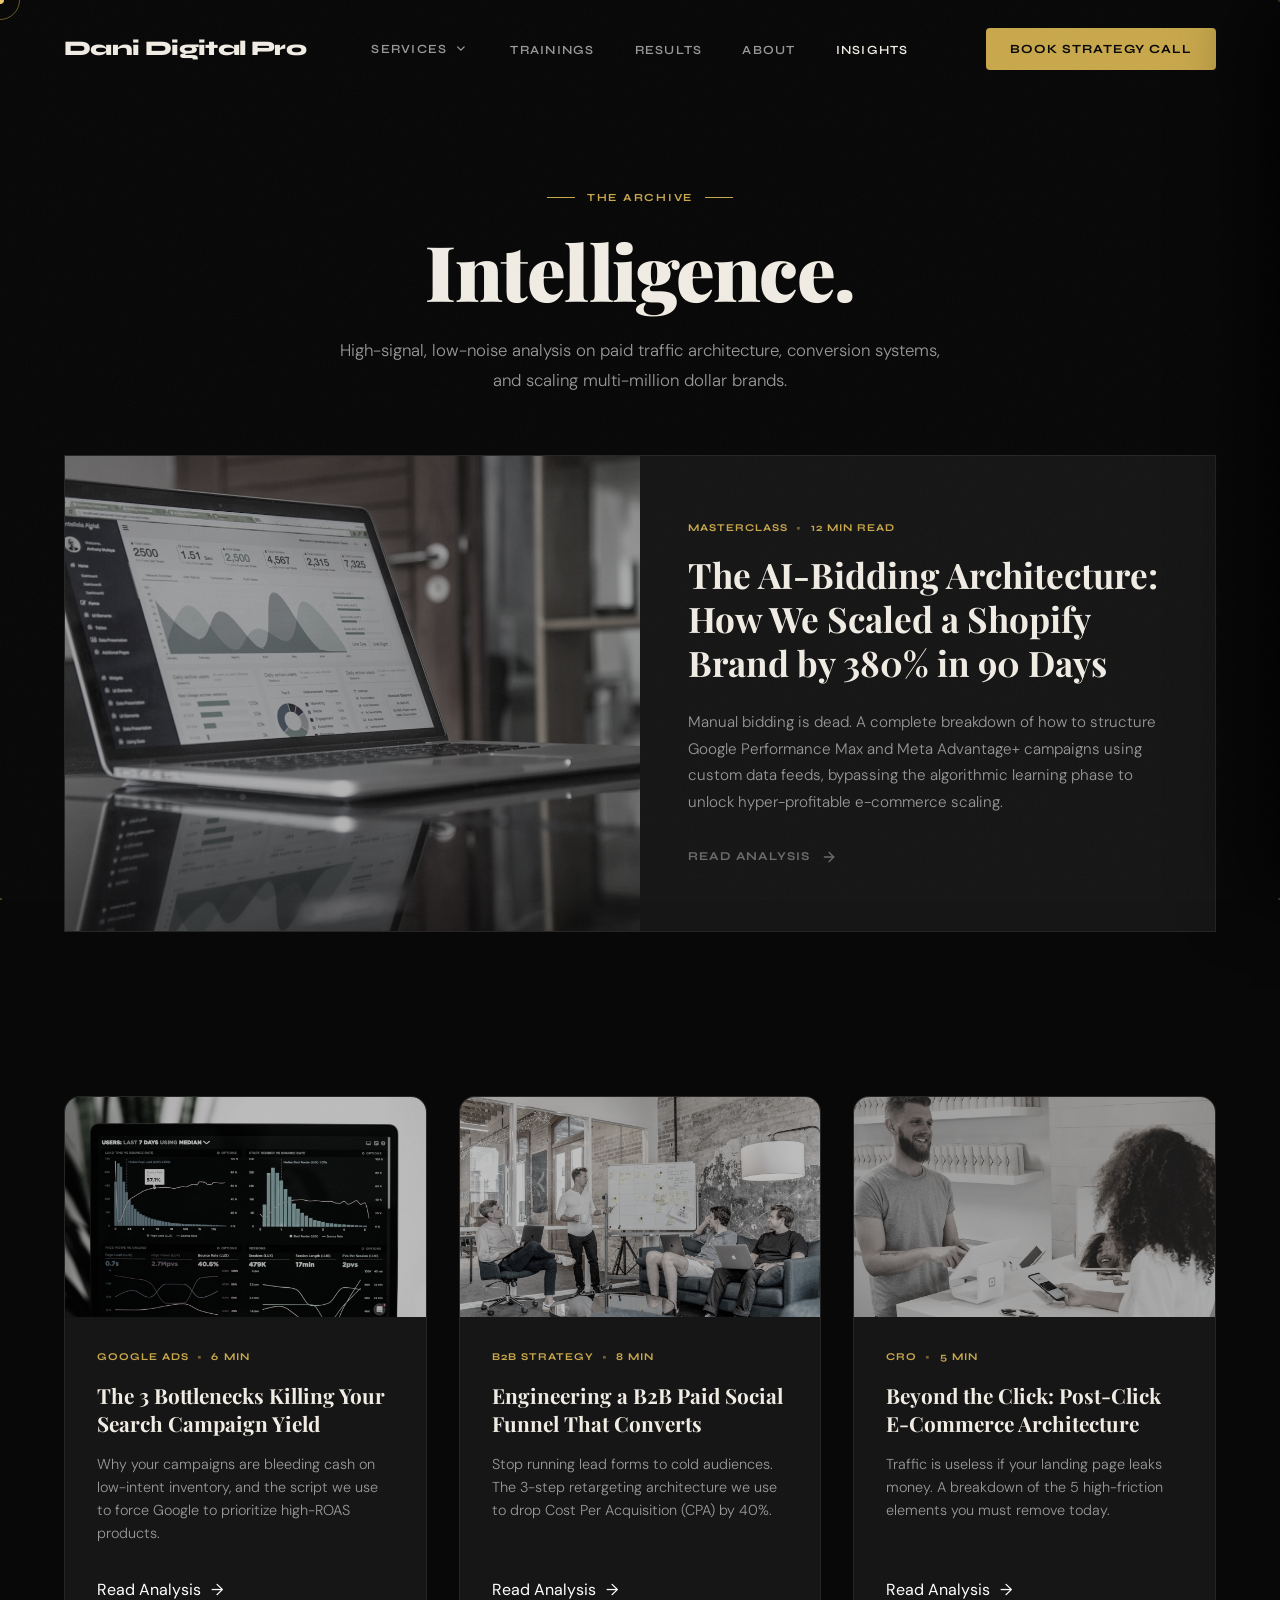
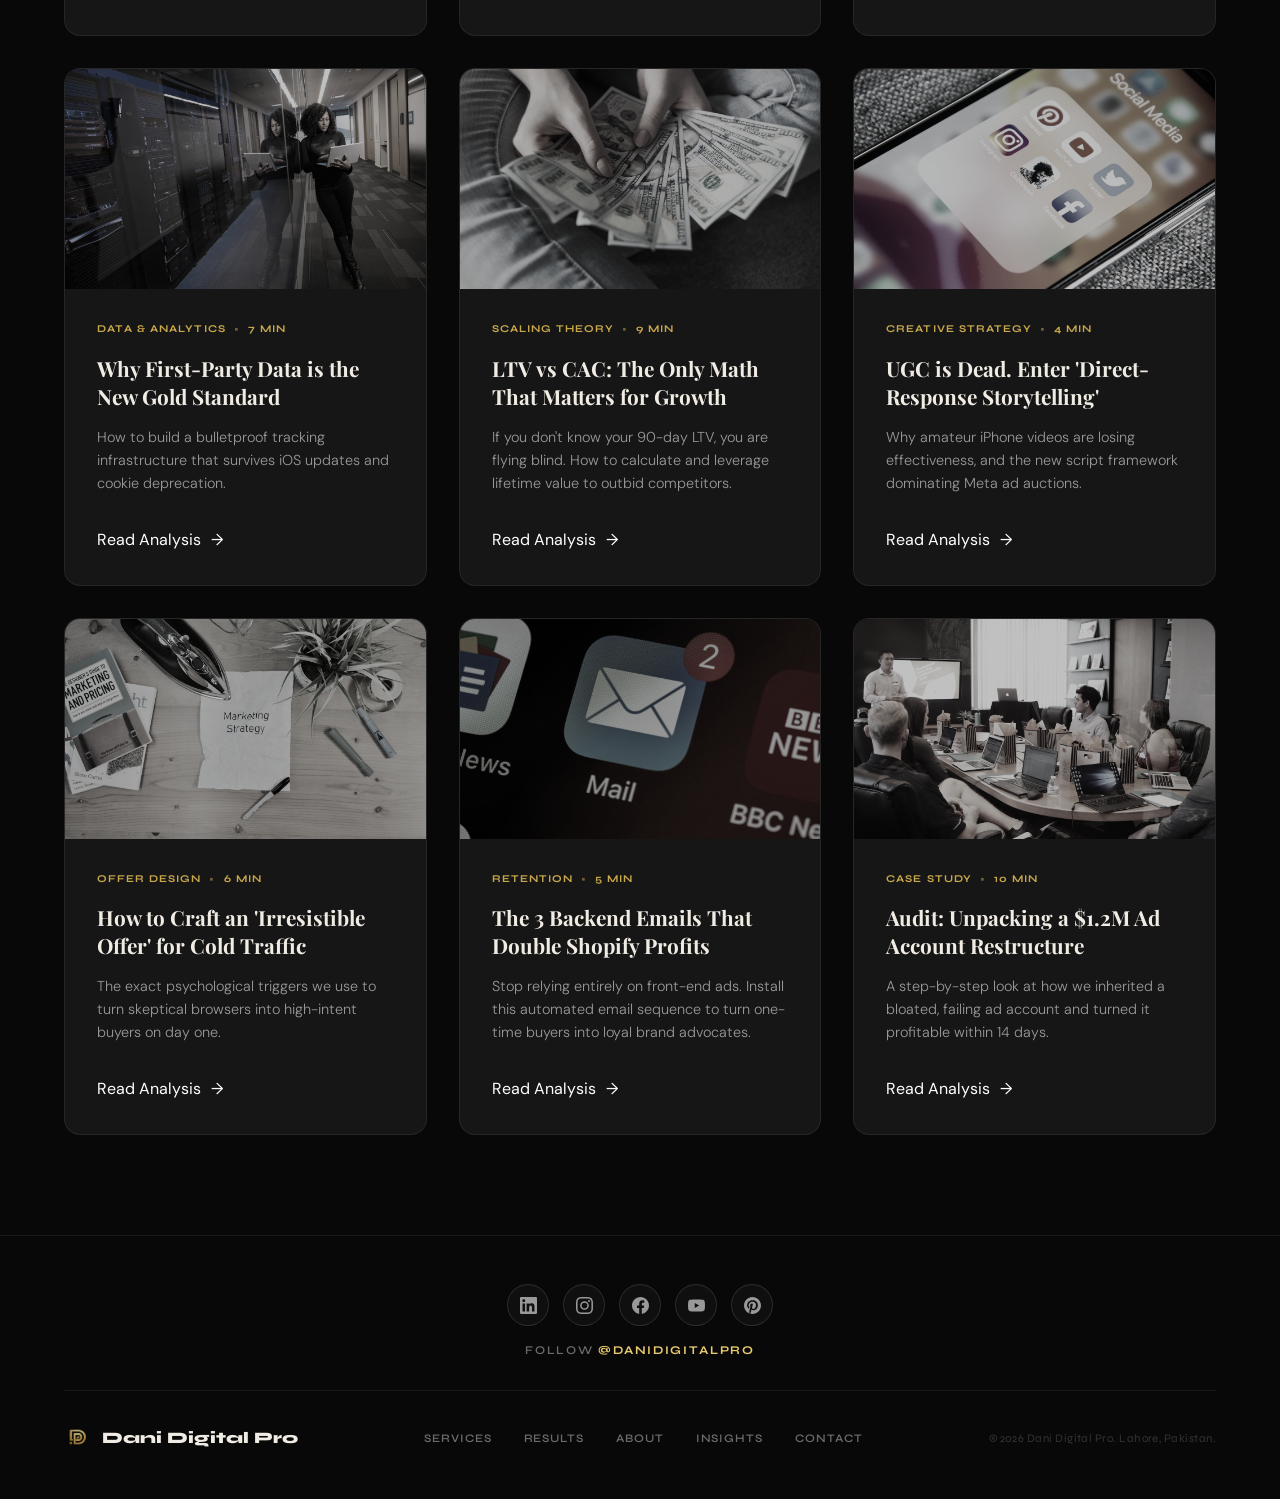
==== commit 792ff360: "Add Pinterest domain verification meta tag Add the p:domain_verify meta to the head of index, insigh" ====
--- a/insights.html
+++ b/insights.html
@@ -8,6 +8,7 @@
   <link rel="canonical" href="https://danidigitalpro.com/insights" />
   <meta name="robots" content="index, follow, max-image-preview:large, max-snippet:-1, max-video-preview:-1" />
   <meta name="google-site-verification" content="uqCebMz-bfnD-gD-QAYh15TNHednMMUh97vHT-ORk0g" />
+  <meta name="p:domain_verify" content="c64710057bd77ffc9a8bb8845fc0d0dc"/>
   <meta name="author" content="Dani Digital Pro" />
   <meta name="theme-color" content="#080808" />
   <meta name="keywords" content="paid ads insights, Google Ads strategy, Meta ads, conversion rate optimization, e-commerce scaling, performance marketing blog, Dani Digital Pro" />
--- a/css/social.css
+++ b/css/social.css
@@ -9,7 +9,11 @@
 /* ---------------- Floating side tray (desktop) ---------------- */
 .social-tray {
   position: fixed;
-  left: 22px;
+  /* Sit in the right gutter of the 1200px content column holding a ~30px gap
+     from it (never crowds content). clamp() floors it at 8px so it can't clip
+     off-screen at the narrow end, and caps it at 64px on wide screens so it
+     hugs the edge instead of drifting toward center. */
+  right: clamp(16px, calc((100vw - 1200px) / 2 - 72px), 64px);
   top: 50%;
   transform: translateY(-50%);
   z-index: 800;
@@ -21,7 +25,7 @@
   animation: socialTrayIn 0.9s cubic-bezier(0.19, 1, 0.22, 1) 0.6s forwards;
 }
 @keyframes socialTrayIn {
-  from { opacity: 0; transform: translateY(-50%) translateX(-18px); }
+  from { opacity: 0; transform: translateY(-50%) translateX(18px); }
   to   { opacity: 1; transform: translateY(-50%) translateX(0); }
 }
 
@@ -76,9 +80,9 @@
 /* Slide-out handle tooltip */
 .st-tip {
   position: absolute;
-  left: calc(100% + 14px);
+  right: calc(100% + 14px);
   top: 50%;
-  transform: translateY(-50%) translateX(-8px);
+  transform: translateY(-50%) translateX(8px);
   white-space: nowrap;
   padding: 7px 13px;
   border-radius: 9px;
@@ -99,11 +103,11 @@
 .st-tip::before {
   content: '';
   position: absolute;
-  right: 100%;
+  left: 100%;
   top: 50%;
   transform: translateY(-50%);
   border: 6px solid transparent;
-  border-right-color: var(--gold-border);
+  border-left-color: var(--gold-border);
 }
 .social-tray-link:hover .st-tip,
 .social-tray-link:focus-visible .st-tip {
@@ -112,8 +116,9 @@
   transform: translateY(-50%) translateX(0);
 }
 
-/* The fixed rail would crowd content on tablet/phone; footer icons cover those */
-@media (max-width: 1023px) {
+/* Below ~1360px the gutter beside the 1200px column is too narrow for the
+   rail, so hide it; the footer icons cover tablet and phone. */
+@media (max-width: 1359px) {
   .social-tray { display: none; }
 }
 
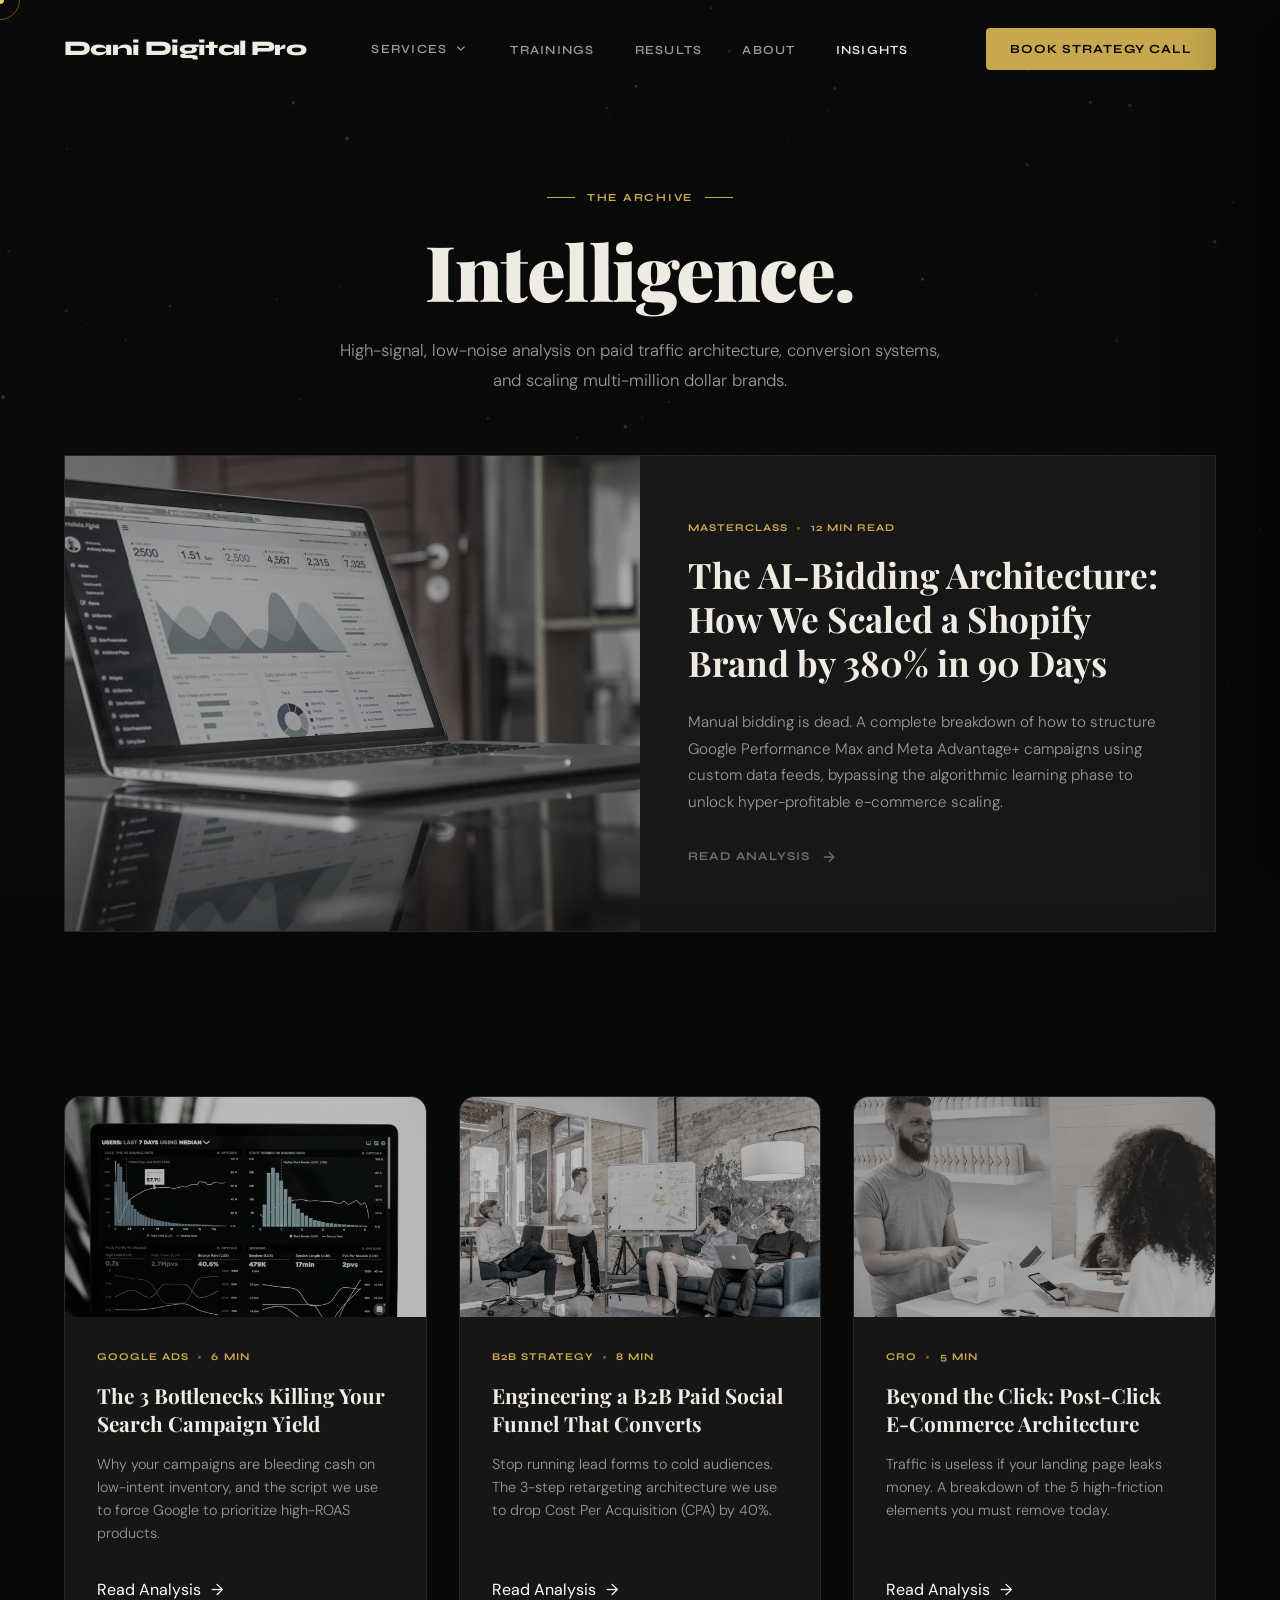
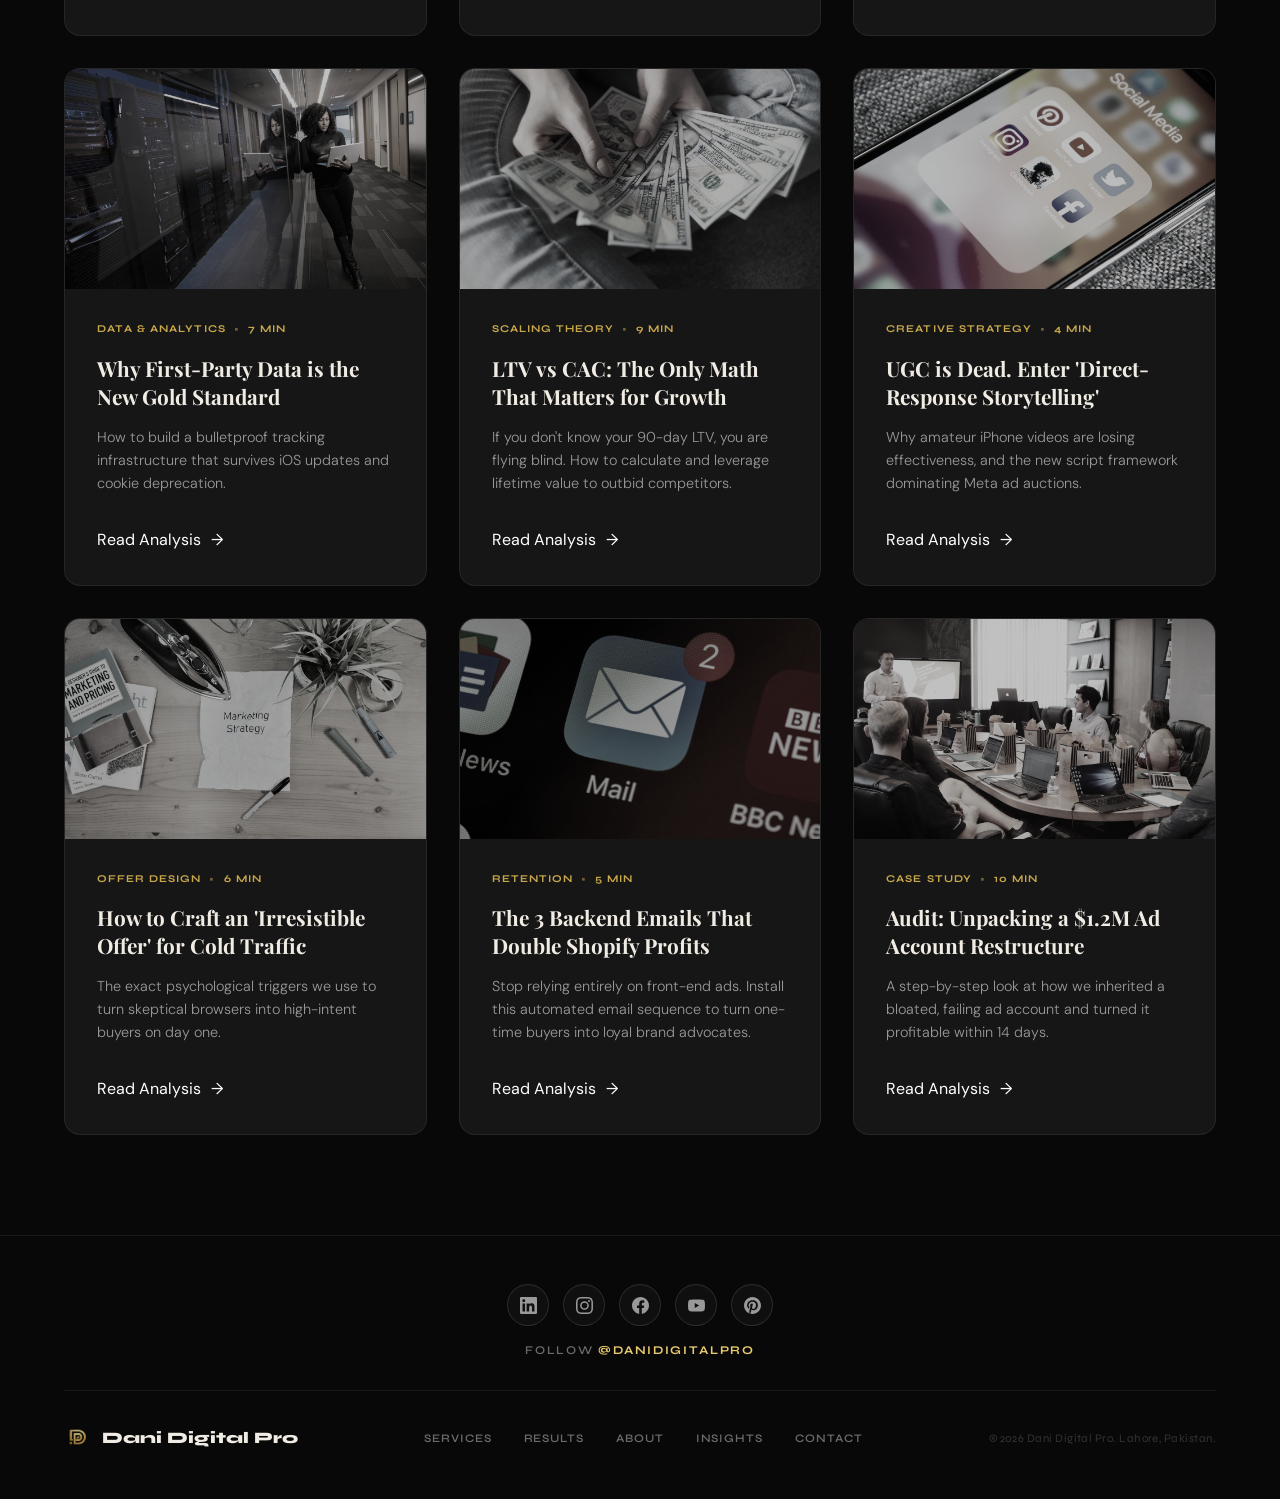
==== commit 26b710e2: "Add Google Analytics 4 tag (G-S8BD9KWF6C) to every page Install the gtag.js snippet immediately afte" ====
--- a/insights.html
+++ b/insights.html
@@ -1,6 +1,16 @@
 <!DOCTYPE html>
 <html lang="en">
 <head>
+  <!-- Google tag (gtag.js) -->
+  <script async src="https://www.googletagmanager.com/gtag/js?id=G-S8BD9KWF6C"></script>
+  <script>
+    window.dataLayer = window.dataLayer || [];
+    function gtag(){dataLayer.push(arguments);}
+    gtag('js', new Date());
+
+    gtag('config', 'G-S8BD9KWF6C');
+  </script>
+
   <meta charset="UTF-8">
   <meta name="viewport" content="width=device-width, initial-scale=1.0">
   <title>Marketing Insights | Paid Ads, CRO &amp; E-Commerce Growth | Dani Digital Pro</title>
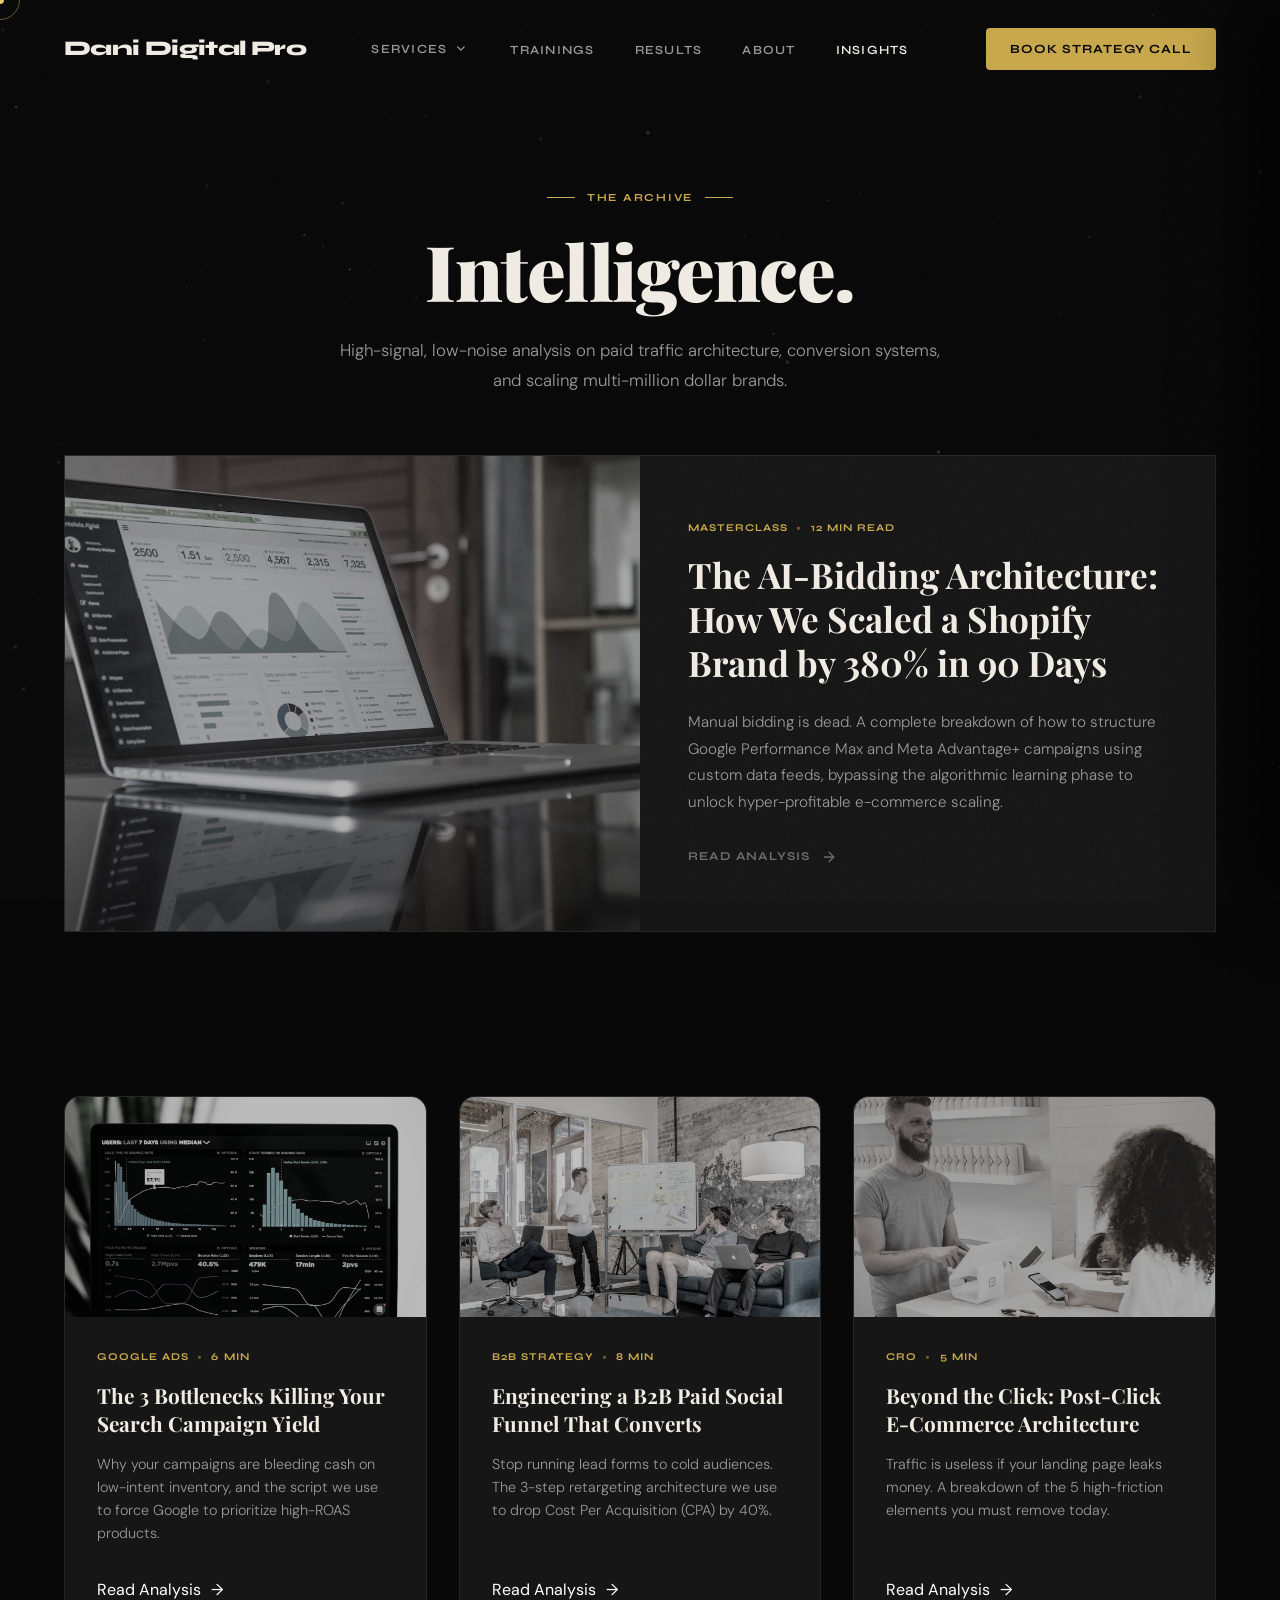
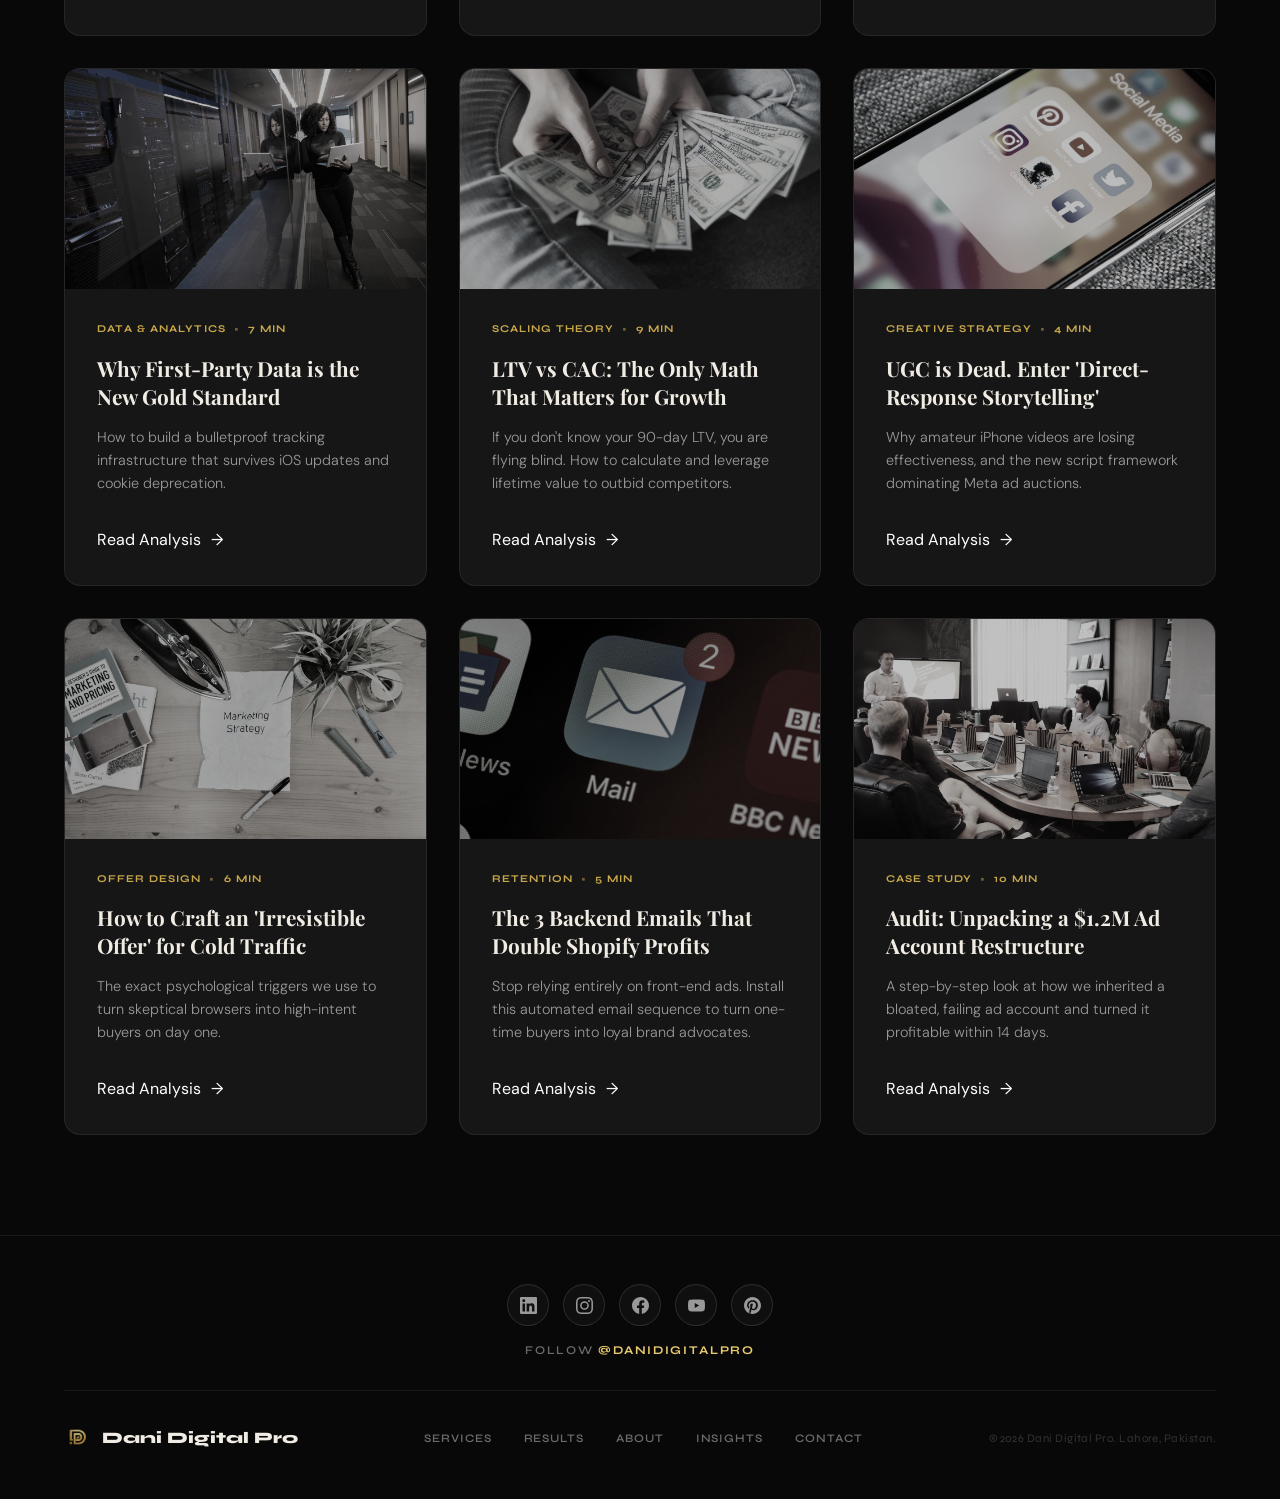
==== commit 92fc0012: "Add Google Tag Manager container (GTM-TC7VLX3K) to every page Install both halves of the GTM snippet" ====
--- a/insights.html
+++ b/insights.html
@@ -1,6 +1,14 @@
 <!DOCTYPE html>
 <html lang="en">
 <head>
+  <!-- Google Tag Manager -->
+  <script>(function(w,d,s,l,i){w[l]=w[l]||[];w[l].push({'gtm.start':
+  new Date().getTime(),event:'gtm.js'});var f=d.getElementsByTagName(s)[0],
+  j=d.createElement(s),dl=l!='dataLayer'?'&l='+l:'';j.async=true;j.src=
+  'https://www.googletagmanager.com/gtm.js?id='+i+dl;f.parentNode.insertBefore(j,f);
+  })(window,document,'script','dataLayer','GTM-TC7VLX3K');</script>
+  <!-- End Google Tag Manager -->
+
   <!-- Google tag (gtag.js) -->
   <script async src="https://www.googletagmanager.com/gtag/js?id=G-S8BD9KWF6C"></script>
   <script>
@@ -109,6 +117,10 @@
   </script>
 </head>
 <body>
+<!-- Google Tag Manager (noscript) -->
+<noscript><iframe src="https://www.googletagmanager.com/ns.html?id=GTM-TC7VLX3K"
+height="0" width="0" style="display:none;visibility:hidden"></iframe></noscript>
+<!-- End Google Tag Manager (noscript) -->
 
   <div class="cursor-dot" id="cursorDot"></div>
   <div class="cursor-ring" id="cursorRing"></div>
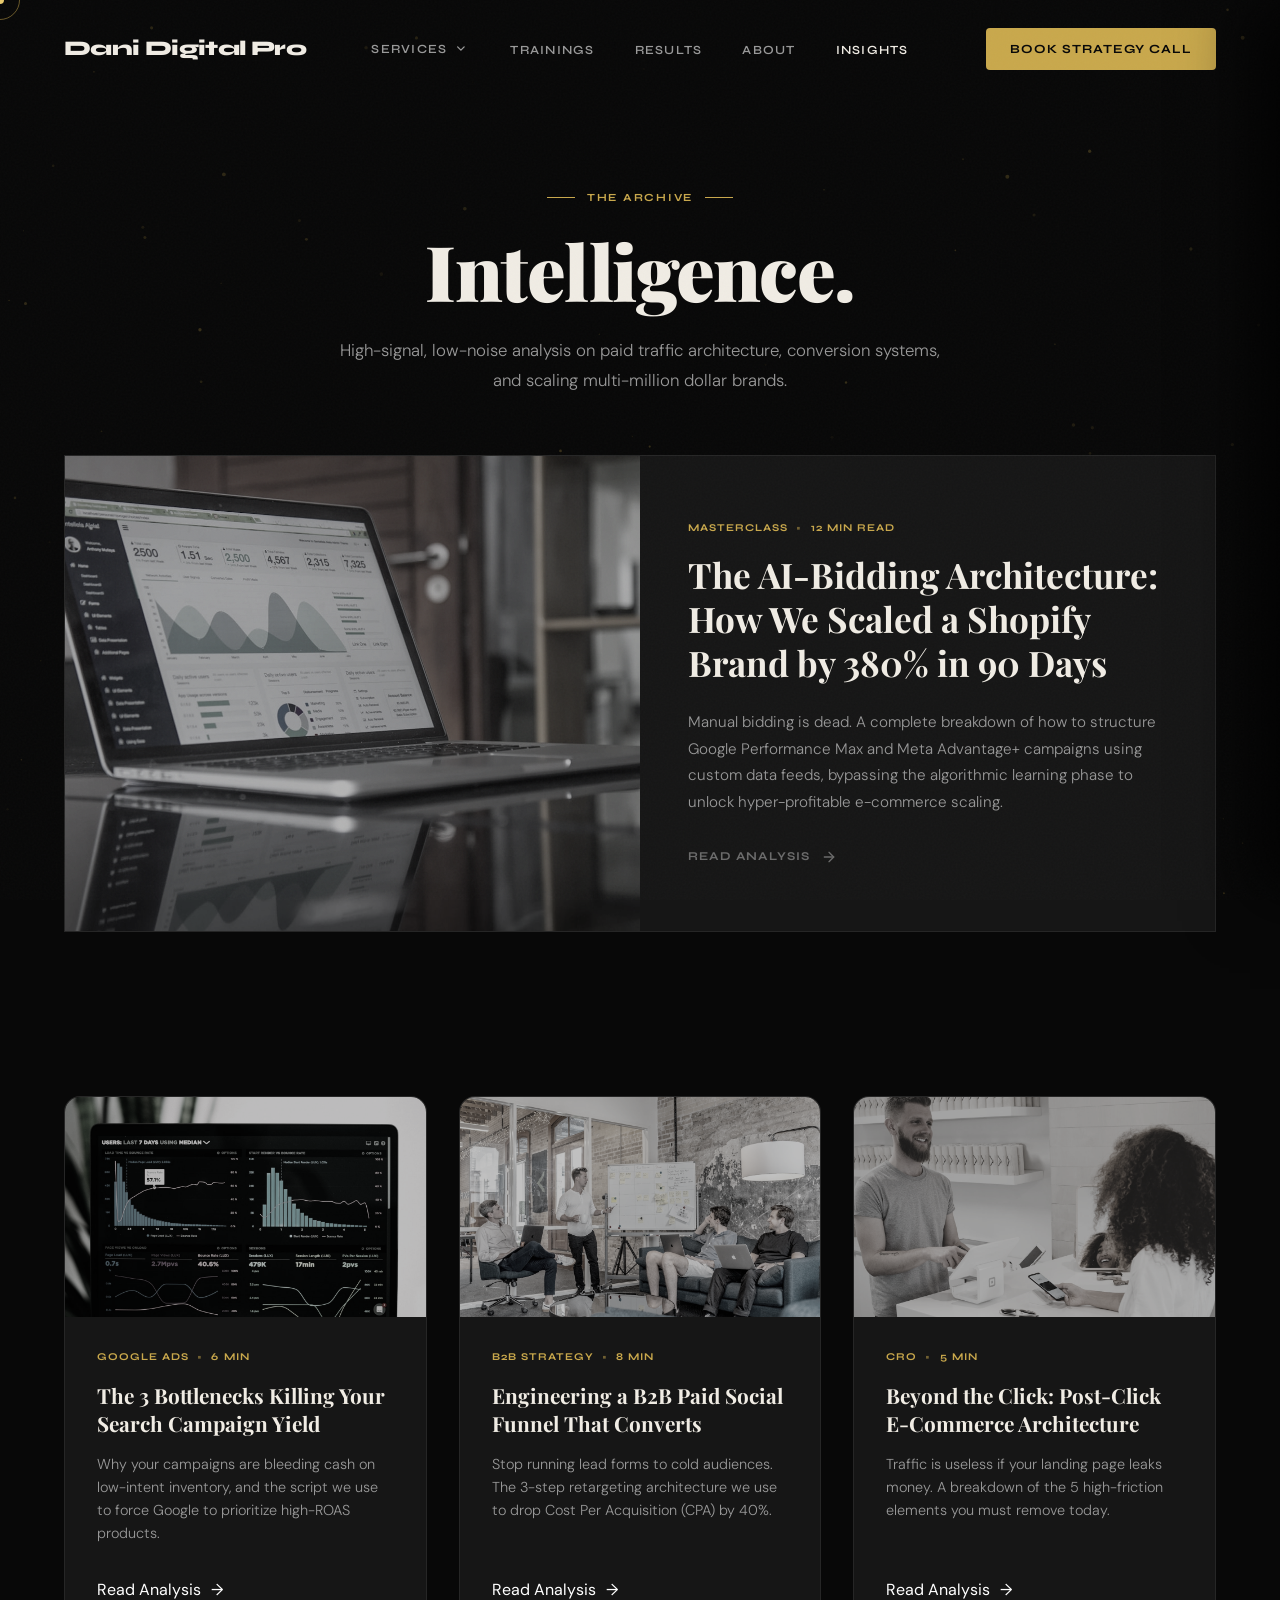
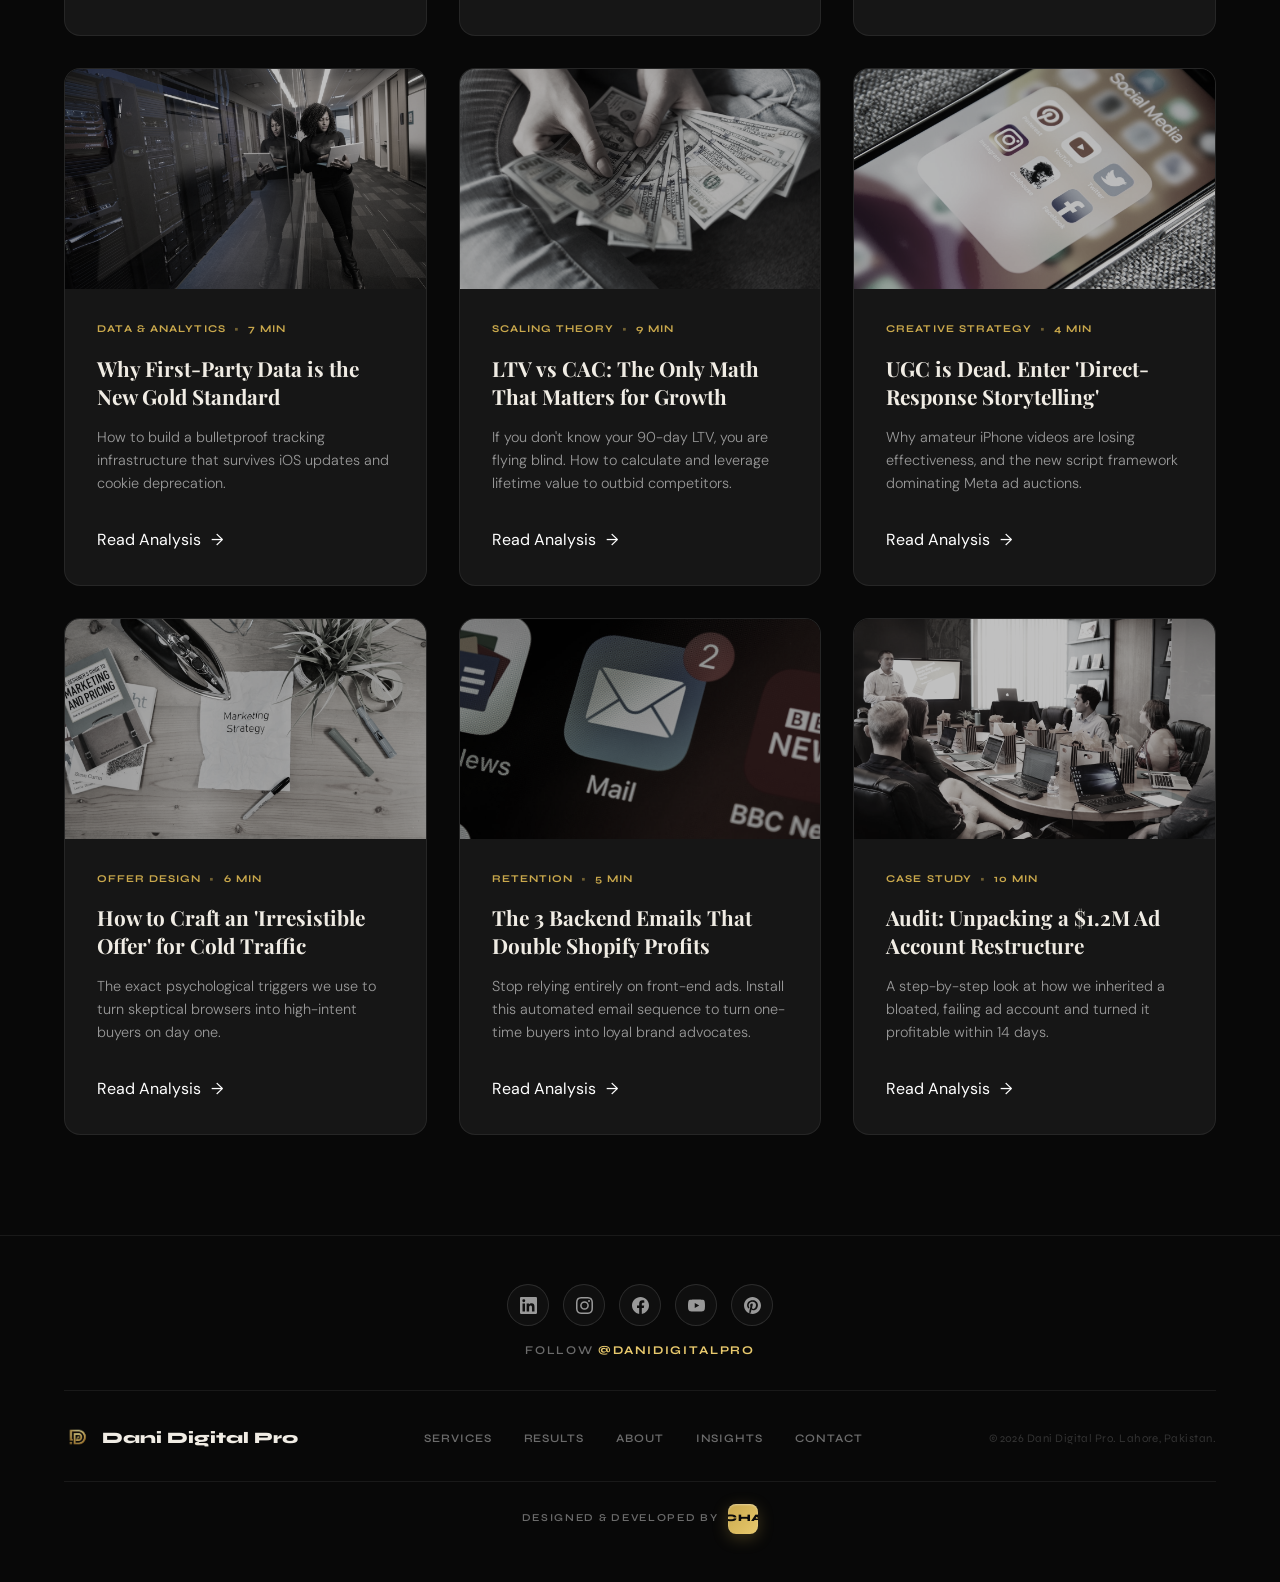
==== commit 6260834f: "Add premium CHA developer credit watermark to the footer site-wide A subtle "Designed & Developed by" ====
--- a/insights.html
+++ b/insights.html
@@ -378,6 +378,12 @@
       </div>
       <div class="footer-copy">© 2026 Dani Digital Pro. Lahore, Pakistan.</div>
     </div>
+    <div class="footer-credit">
+      <span>Designed &amp; Developed by</span>
+      <a href="https://choudaryhussainali.online/" target="_blank" rel="noopener noreferrer" class="footer-credit-link" aria-label="Website designed and developed by CHA (opens in a new tab)">
+        <span class="footer-credit-badge">CHA</span>
+      </a>
+    </div>
   </footer>
   <script src="js/data.js"></script>
   <script src="js/insights.js"></script>
--- a/css/social.css
+++ b/css/social.css
@@ -191,3 +191,70 @@
   .footer-social-icons a,
   .st-tip { transition: none; }
 }
+
+
+/* ---------------- Developer credit watermark (all pages) ---------------- */
+.footer-credit {
+  max-width: 1200px;
+  margin: 30px auto 0;
+  padding-top: 22px;
+  border-top: 1px solid var(--border);
+  display: flex;
+  align-items: center;
+  justify-content: center;
+  gap: 10px;
+  flex-wrap: wrap;
+  font-family: 'Syne', sans-serif;
+  font-size: 0.66rem;
+  font-weight: 600;
+  letter-spacing: 0.16em;
+  text-transform: uppercase;
+  color: var(--muted);
+}
+.footer-credit-link {
+  display: inline-flex;
+  align-items: center;
+  text-decoration: none;
+  transition: transform 0.4s cubic-bezier(0.19, 1, 0.22, 1);
+}
+.footer-credit-link:hover { transform: translateY(-2px); }
+.footer-credit-link:focus-visible {
+  outline: 2px solid var(--gold2);
+  outline-offset: 3px;
+  border-radius: 8px;
+}
+.footer-credit-badge {
+  position: relative;
+  display: inline-flex;
+  align-items: center;
+  justify-content: center;
+  width: 30px;
+  height: 30px;
+  border-radius: 8px;
+  font-size: 0.62rem;
+  font-weight: 800;
+  letter-spacing: 0.04em;
+  color: #0b0b0b;
+  background: linear-gradient(135deg, var(--gold) 0%, var(--gold2) 100%);
+  box-shadow: 0 4px 16px rgba(201, 168, 76, 0.28), inset 0 1px 2px rgba(255, 255, 255, 0.4);
+  overflow: hidden;
+  transition: box-shadow 0.4s ease;
+}
+/* shine sweep on hover, masked to the badge */
+.footer-credit-badge::after {
+  content: '';
+  position: absolute; top: 0; left: -60%;
+  width: 45%; height: 100%;
+  background: linear-gradient(115deg, transparent, rgba(255, 255, 255, 0.65), transparent);
+  transform: skewX(-18deg);
+  transition: left 0.65s cubic-bezier(0.19, 1, 0.22, 1);
+}
+.footer-credit-link:hover .footer-credit-badge {
+  box-shadow: 0 8px 24px rgba(201, 168, 76, 0.45), inset 0 1px 2px rgba(255, 255, 255, 0.5);
+}
+.footer-credit-link:hover .footer-credit-badge::after { left: 130%; }
+
+@media (prefers-reduced-motion: reduce) {
+  .footer-credit-link { transition: none; }
+  .footer-credit-badge::after { display: none; }
+}
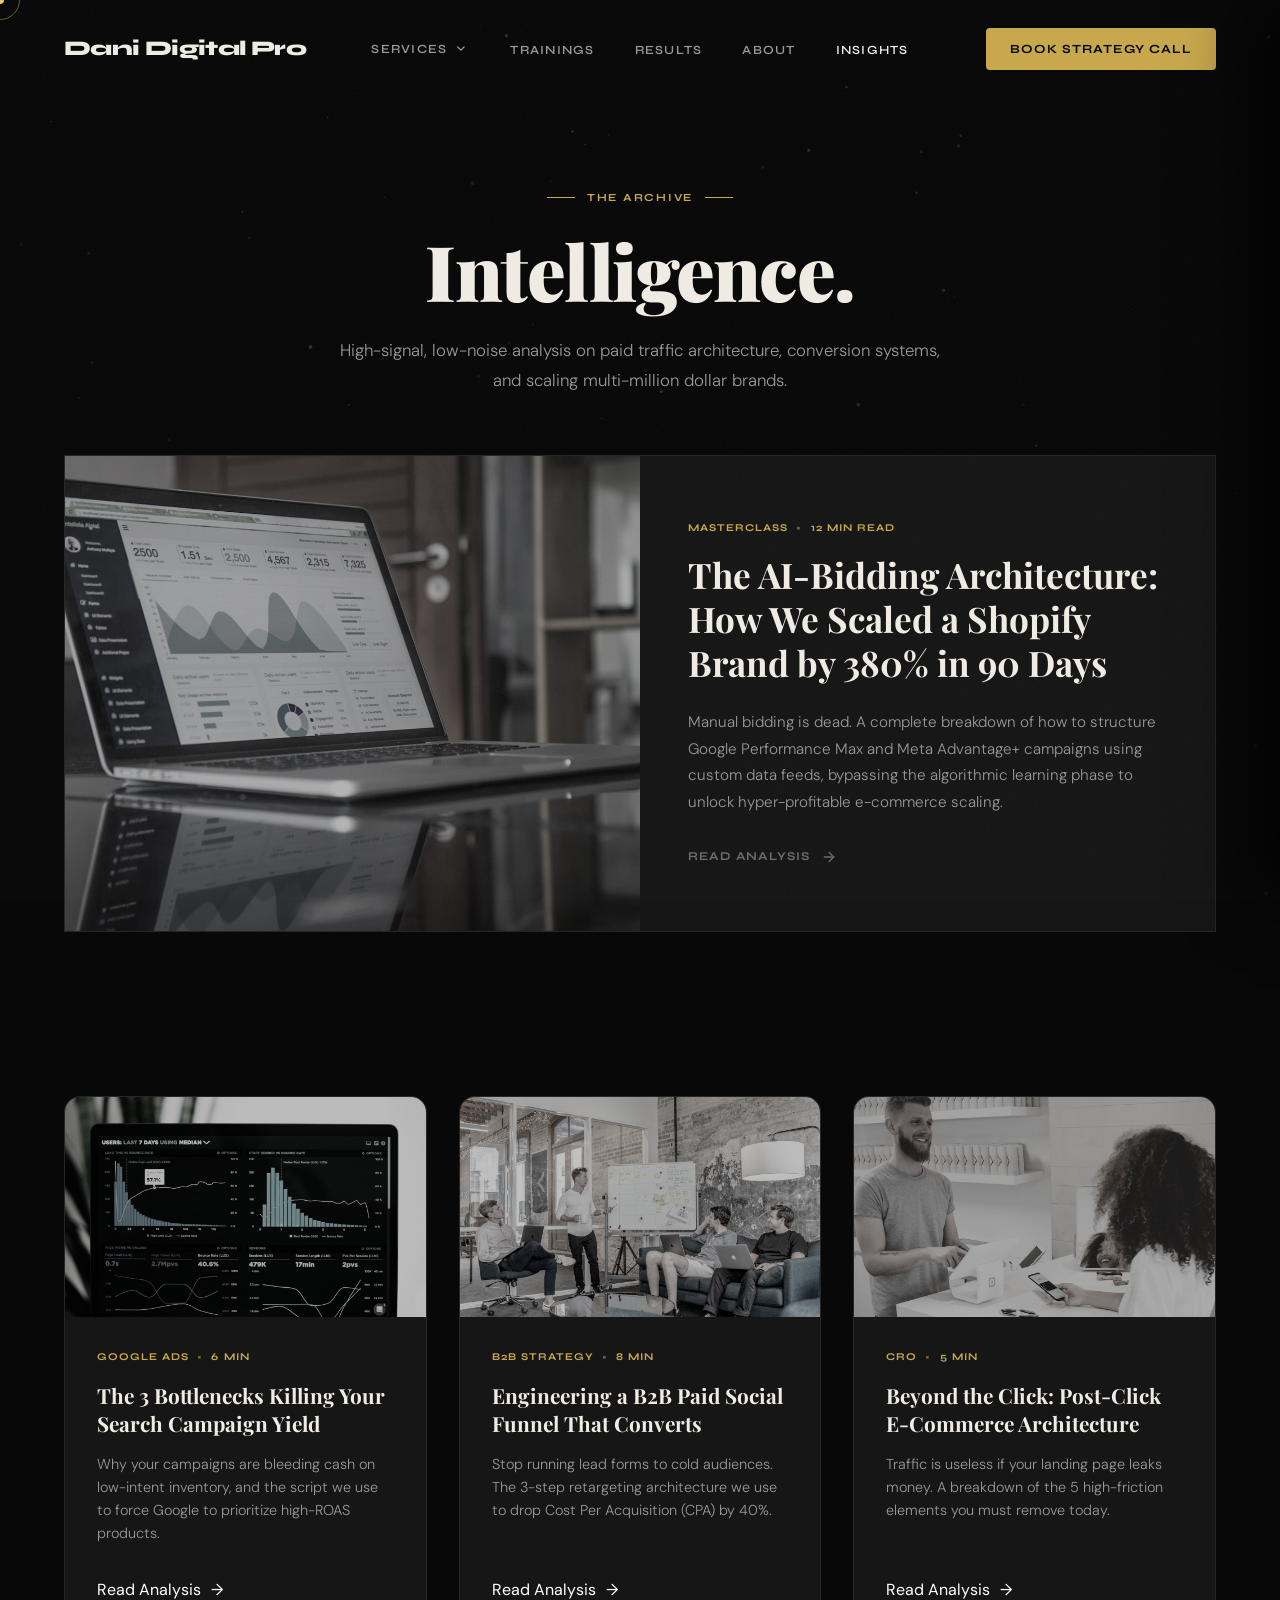
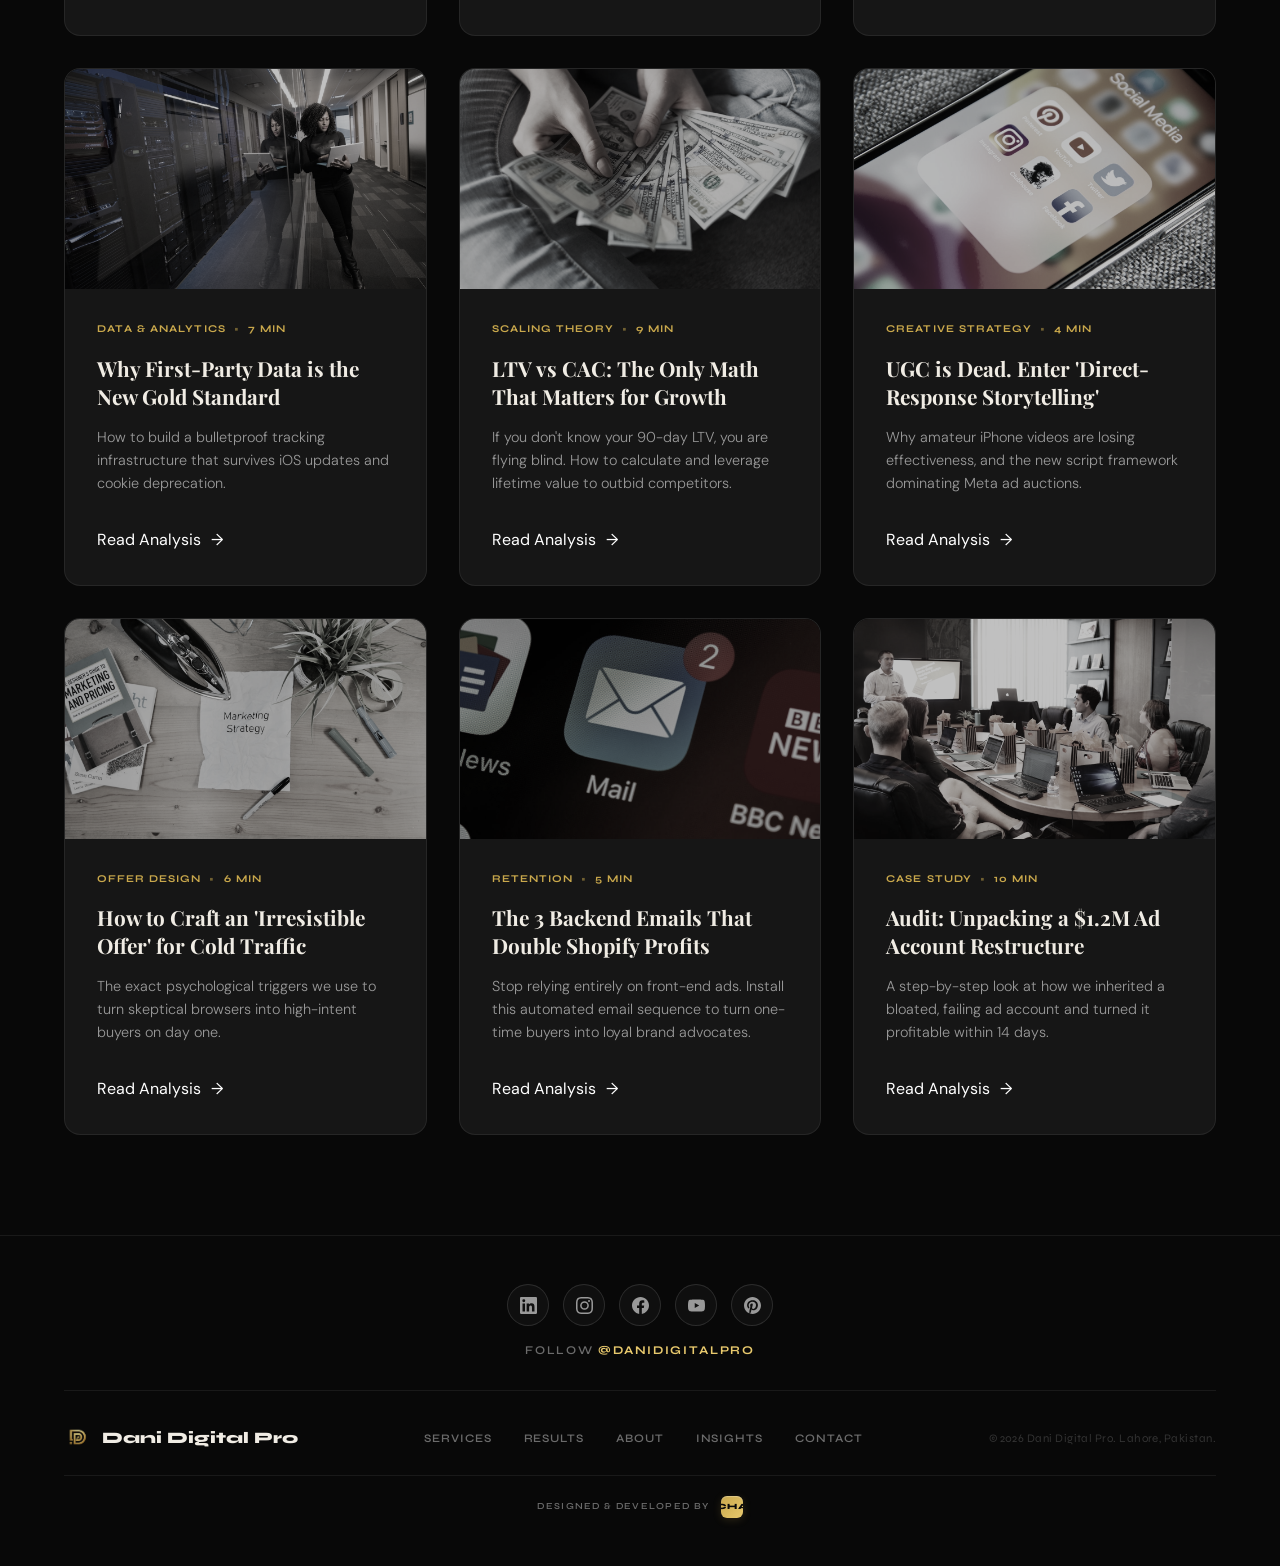
==== commit 7072b88f: "Footer credit: unclippable inline layout + cache-bust the stylesheet Replace the flex-centered credi" ====
--- a/insights.html
+++ b/insights.html
@@ -56,7 +56,7 @@
   <link href="https://fonts.googleapis.com/css2?family=DM+Sans:wght@300;400;500&family=Playfair+Display:ital,wght@0,400;0,700;0,900;1,400&family=Syne:wght@400;600;700;800&display=swap" rel="stylesheet">
   <link rel="stylesheet" href="css/scroll-top.css">
   <link rel="stylesheet" href="css/nav-dropdown.css">
-  <link rel="stylesheet" href="css/social.css">
+  <link rel="stylesheet" href="css/social.css?v=2">
 
   <!-- ============================================================
        STRUCTURED DATA (JSON-LD)
--- a/css/social.css
+++ b/css/social.css
@@ -194,30 +194,32 @@
 
 
 /* ---------------- Developer credit watermark (all pages) ---------------- */
+/* Plain centered inline text (NOT flex): the badge flows as inline content, so
+   on any width it simply wraps to the next line and stays centered - it can
+   never overflow or clip, regardless of the loaded font's width. */
 .footer-credit {
   max-width: 1200px;
-  margin: 30px auto 0;
-  padding-top: 22px;
+  margin: 24px auto 0;
+  padding: 20px 16px 0;
   border-top: 1px solid var(--border);
-  display: flex;
-  align-items: center;
-  justify-content: center;
-  gap: 10px;
-  flex-wrap: wrap;
-  font-family: 'Syne', sans-serif;
-  font-size: 0.66rem;
+  text-align: center;
+  line-height: 2;
+  font-family: 'Syne', sans-serif;
+  font-size: 0.58rem;
   font-weight: 600;
-  letter-spacing: 0.16em;
+  letter-spacing: 0.14em;
   text-transform: uppercase;
   color: var(--muted);
 }
 .footer-credit-link {
   display: inline-flex;
   align-items: center;
+  vertical-align: middle;
+  margin-left: 8px;
   text-decoration: none;
   transition: transform 0.4s cubic-bezier(0.19, 1, 0.22, 1);
 }
-.footer-credit-link:hover { transform: translateY(-2px); }
+.footer-credit-link:hover { transform: translateY(-1px); }
 .footer-credit-link:focus-visible {
   outline: 2px solid var(--gold2);
   outline-offset: 3px;
@@ -228,15 +230,15 @@
   display: inline-flex;
   align-items: center;
   justify-content: center;
-  width: 30px;
-  height: 30px;
-  border-radius: 8px;
-  font-size: 0.62rem;
+  width: 22px;
+  height: 22px;
+  border-radius: 6px;
+  font-size: 0.5rem;
   font-weight: 800;
-  letter-spacing: 0.04em;
+  letter-spacing: 0.03em;
   color: #0b0b0b;
   background: linear-gradient(135deg, var(--gold) 0%, var(--gold2) 100%);
-  box-shadow: 0 4px 16px rgba(201, 168, 76, 0.28), inset 0 1px 2px rgba(255, 255, 255, 0.4);
+  box-shadow: 0 2px 8px rgba(201, 168, 76, 0.18), inset 0 1px 1px rgba(255, 255, 255, 0.3);
   overflow: hidden;
   transition: box-shadow 0.4s ease;
 }
@@ -250,7 +252,7 @@
   transition: left 0.65s cubic-bezier(0.19, 1, 0.22, 1);
 }
 .footer-credit-link:hover .footer-credit-badge {
-  box-shadow: 0 8px 24px rgba(201, 168, 76, 0.45), inset 0 1px 2px rgba(255, 255, 255, 0.5);
+  box-shadow: 0 4px 14px rgba(201, 168, 76, 0.32), inset 0 1px 1px rgba(255, 255, 255, 0.4);
 }
 .footer-credit-link:hover .footer-credit-badge::after { left: 130%; }
 
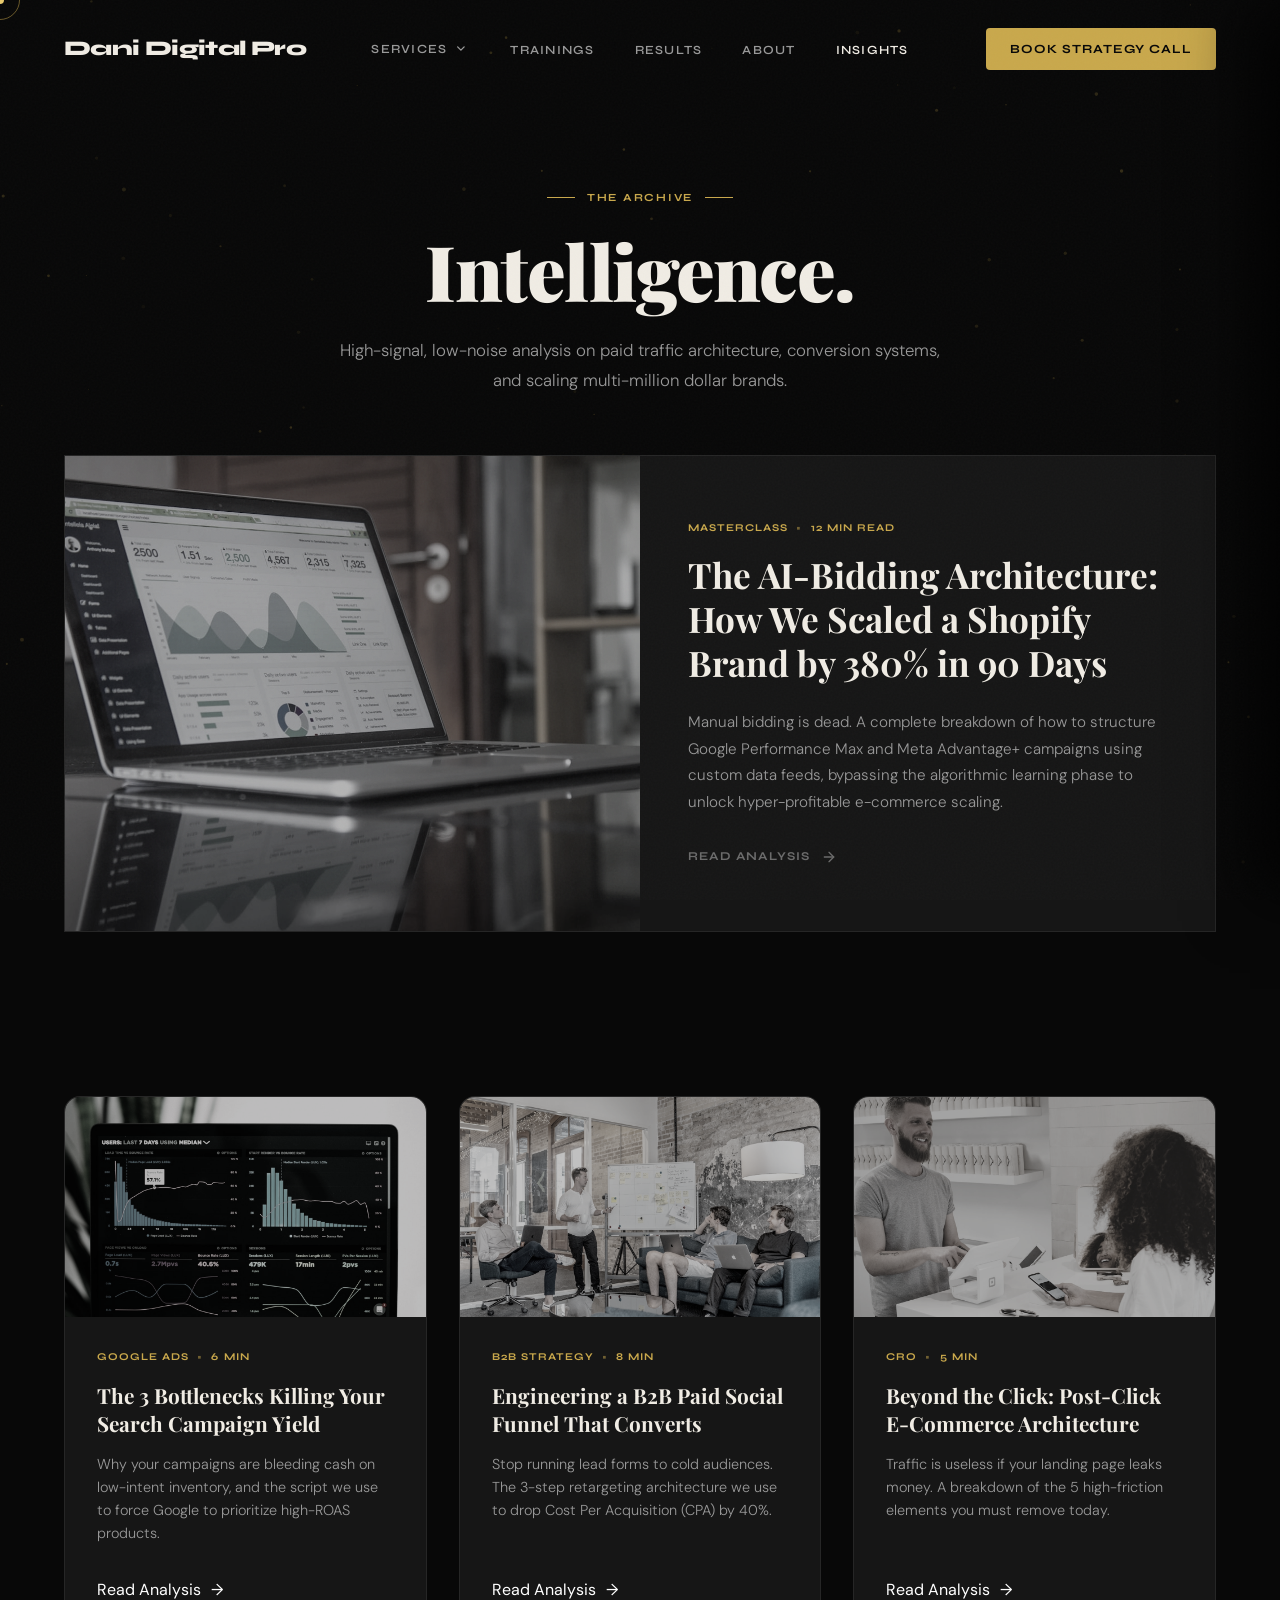
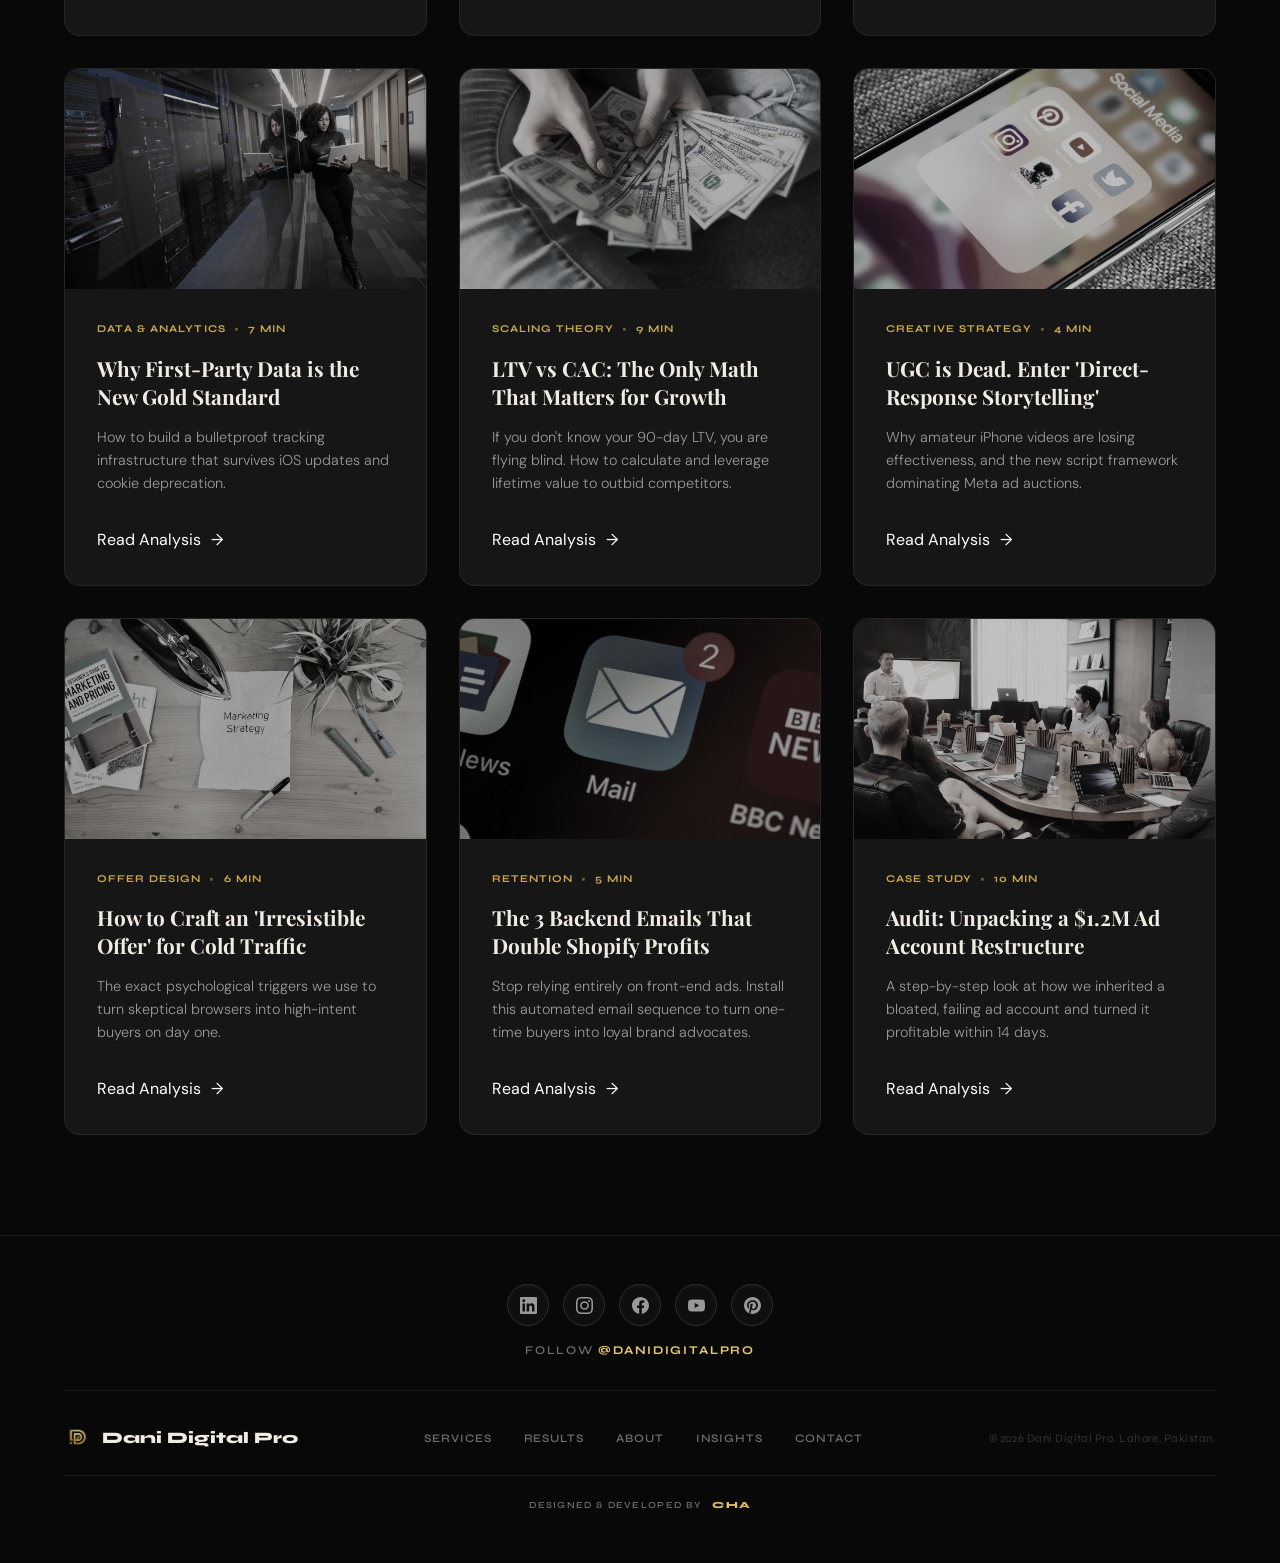
==== commit e0b60880: "Footer credit: drop the badge tile, use premium gold CHA text Per request, replace the gold badge ti" ====
--- a/insights.html
+++ b/insights.html
@@ -56,7 +56,7 @@
   <link href="https://fonts.googleapis.com/css2?family=DM+Sans:wght@300;400;500&family=Playfair+Display:ital,wght@0,400;0,700;0,900;1,400&family=Syne:wght@400;600;700;800&display=swap" rel="stylesheet">
   <link rel="stylesheet" href="css/scroll-top.css">
   <link rel="stylesheet" href="css/nav-dropdown.css">
-  <link rel="stylesheet" href="css/social.css?v=2">
+  <link rel="stylesheet" href="css/social.css?v=3">
 
   <!-- ============================================================
        STRUCTURED DATA (JSON-LD)
--- a/css/social.css
+++ b/css/social.css
@@ -225,38 +225,20 @@
   outline-offset: 3px;
   border-radius: 8px;
 }
+/* Premium gold "CHA" text, no badge tile: it's plain inline text, so it flows
+   with the sentence and wraps if needed - it can never clip. */
 .footer-credit-badge {
-  position: relative;
-  display: inline-flex;
-  align-items: center;
-  justify-content: center;
-  width: 22px;
-  height: 22px;
-  border-radius: 6px;
-  font-size: 0.5rem;
   font-weight: 800;
-  letter-spacing: 0.03em;
-  color: #0b0b0b;
-  background: linear-gradient(135deg, var(--gold) 0%, var(--gold2) 100%);
-  box-shadow: 0 2px 8px rgba(201, 168, 76, 0.18), inset 0 1px 1px rgba(255, 255, 255, 0.3);
-  overflow: hidden;
-  transition: box-shadow 0.4s ease;
-}
-/* shine sweep on hover, masked to the badge */
-.footer-credit-badge::after {
-  content: '';
-  position: absolute; top: 0; left: -60%;
-  width: 45%; height: 100%;
-  background: linear-gradient(115deg, transparent, rgba(255, 255, 255, 0.65), transparent);
-  transform: skewX(-18deg);
-  transition: left 0.65s cubic-bezier(0.19, 1, 0.22, 1);
-}
-.footer-credit-link:hover .footer-credit-badge {
-  box-shadow: 0 4px 14px rgba(201, 168, 76, 0.32), inset 0 1px 1px rgba(255, 255, 255, 0.4);
-}
-.footer-credit-link:hover .footer-credit-badge::after { left: 130%; }
+  letter-spacing: 0.12em;
+  color: var(--gold2);
+  background: linear-gradient(120deg, var(--gold) 0%, var(--gold2) 45%, var(--gold) 100%);
+  -webkit-background-clip: text;
+  background-clip: text;
+  -webkit-text-fill-color: transparent;
+  transition: opacity 0.3s ease;
+}
+.footer-credit-link:hover .footer-credit-badge { opacity: 0.82; }
 
 @media (prefers-reduced-motion: reduce) {
   .footer-credit-link { transition: none; }
-  .footer-credit-badge::after { display: none; }
-}
+}
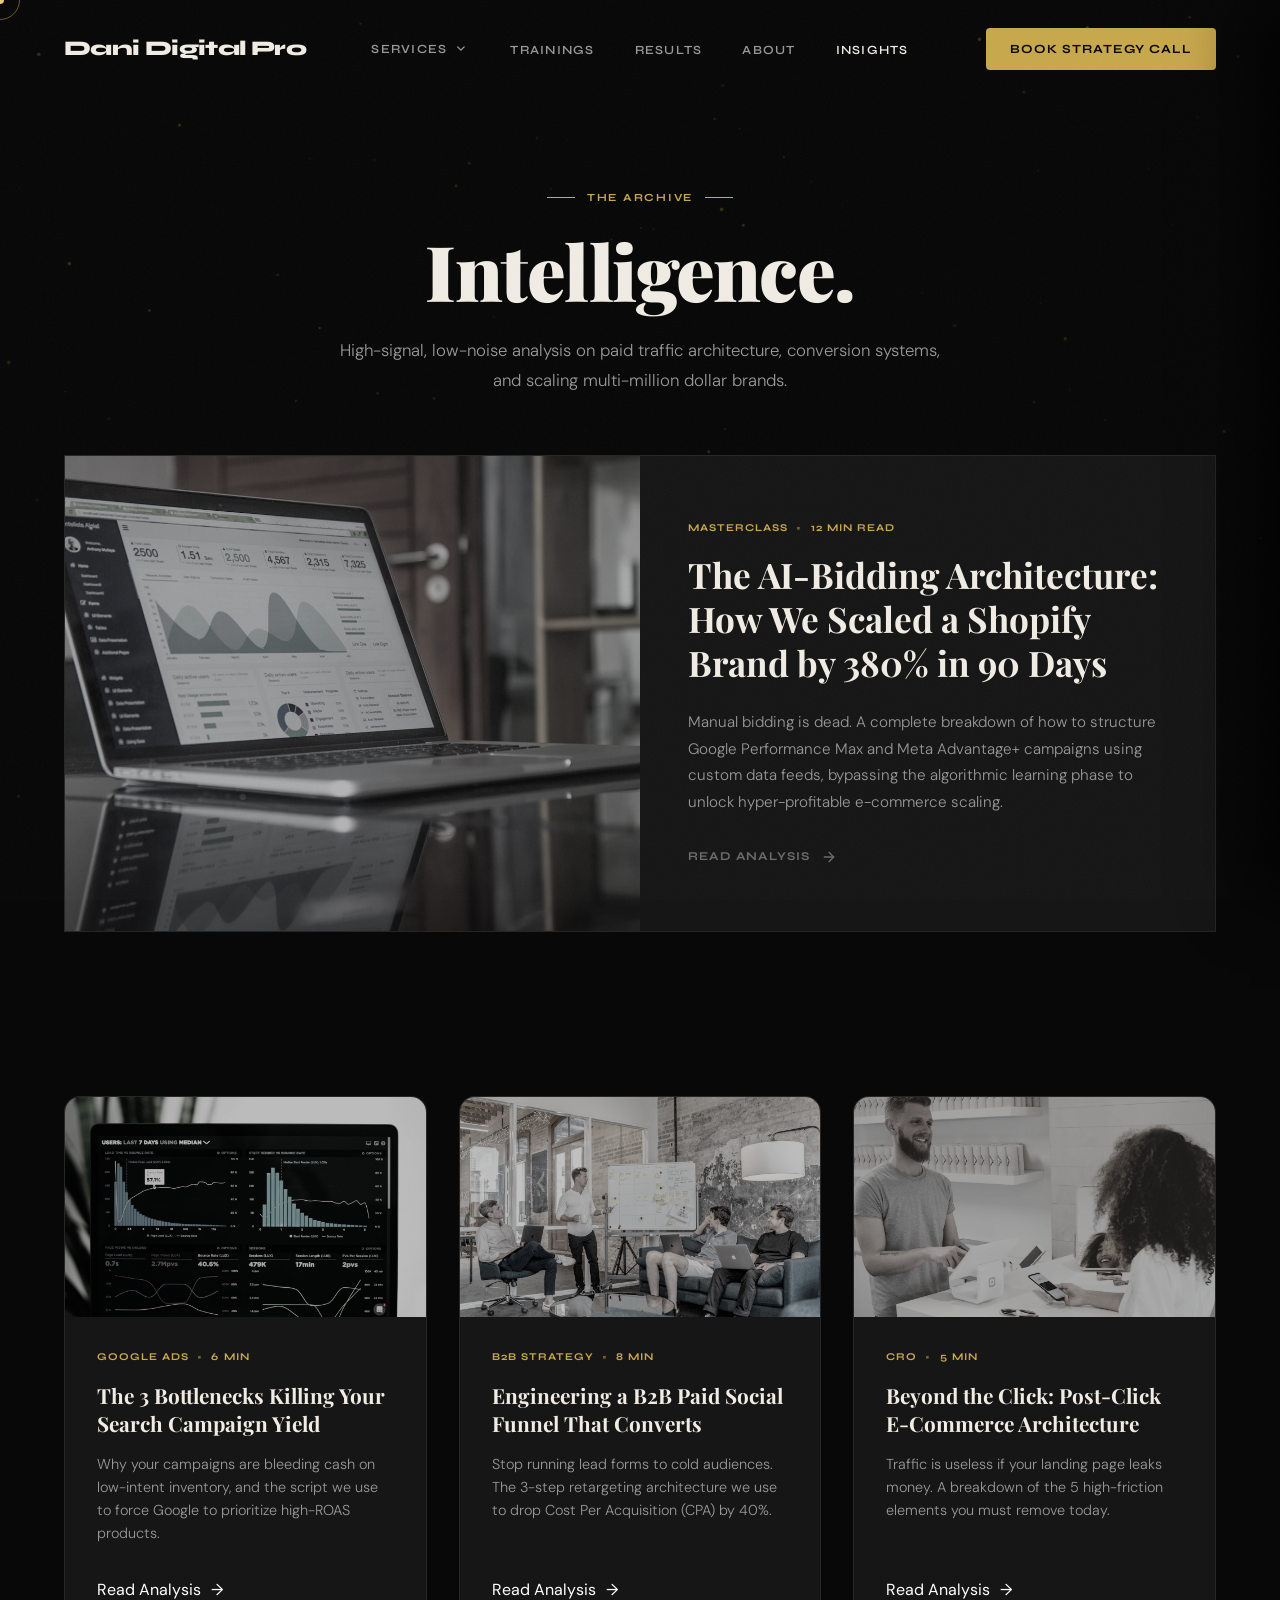
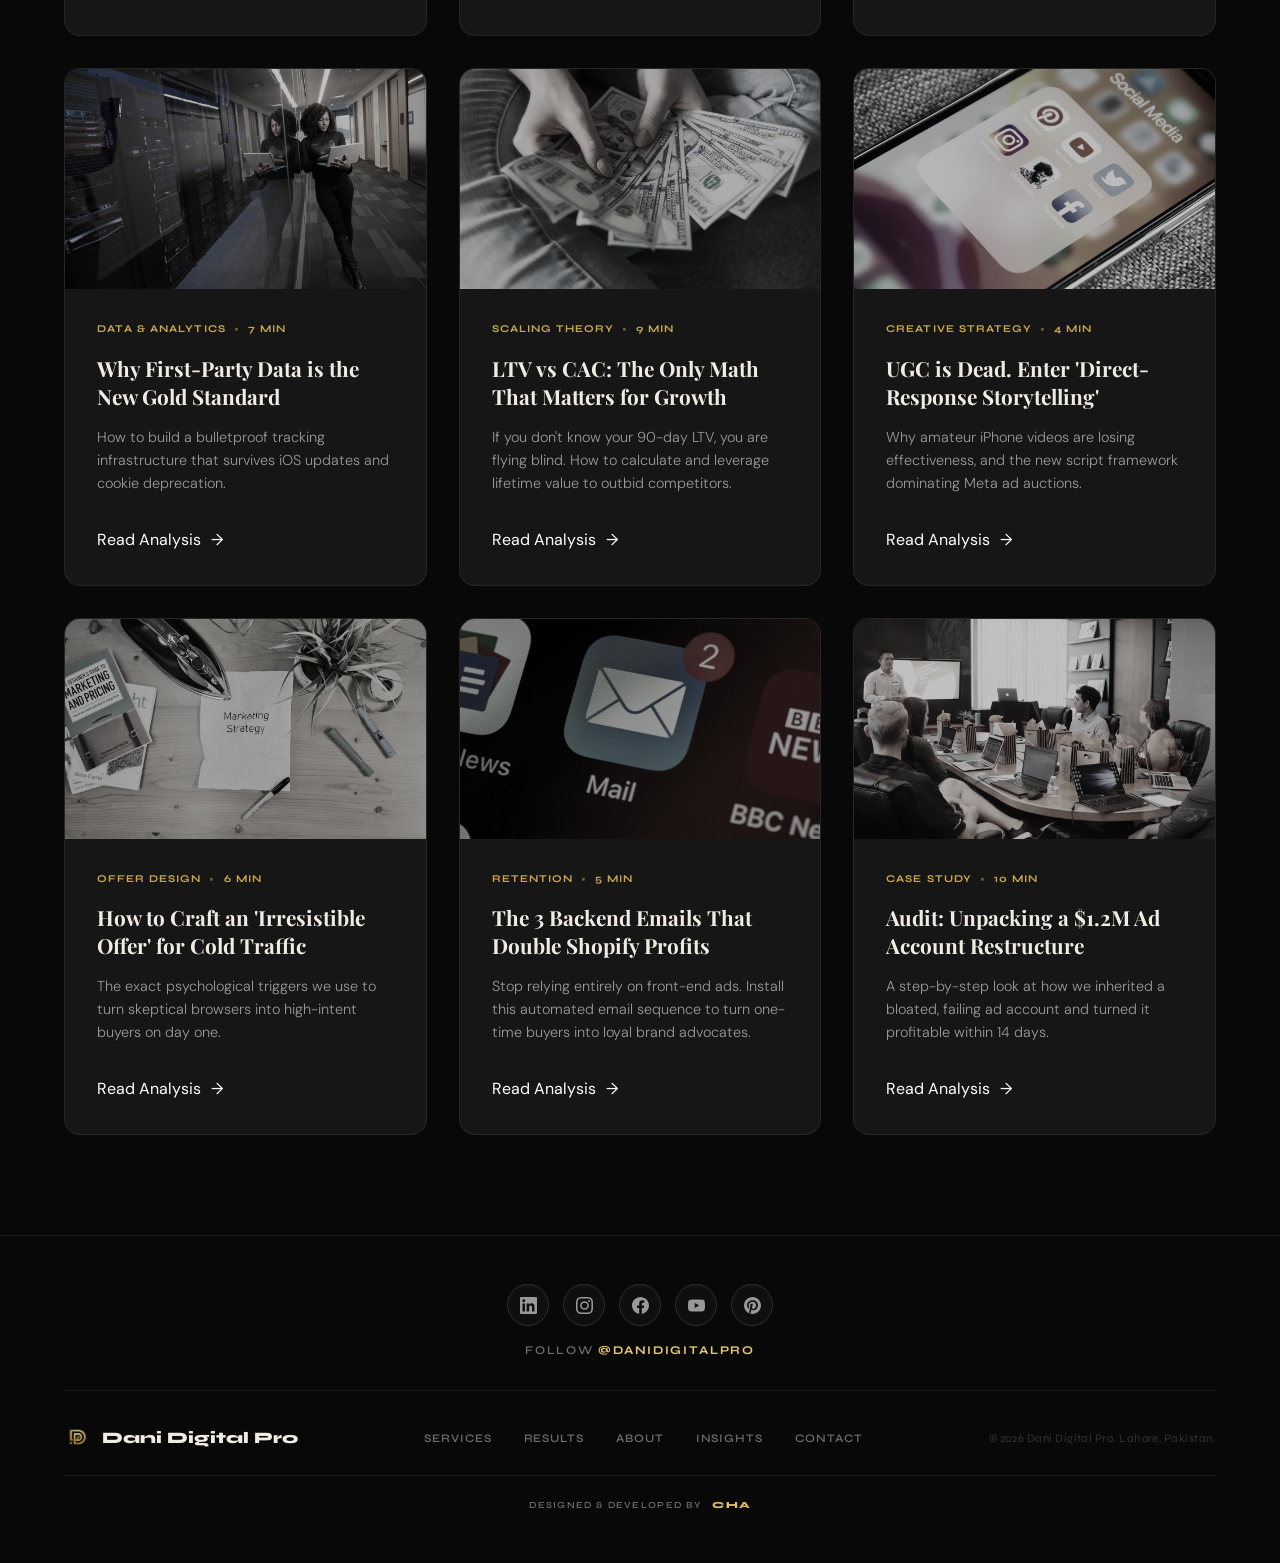
==== commit 7f464e2f: "Harden favicon setup for Google Search (recommended sizes + absolute paths) Google's favicon index i" ====
--- a/insights.html
+++ b/insights.html
@@ -31,10 +31,12 @@
   <meta name="theme-color" content="#080808" />
   <meta name="keywords" content="paid ads insights, Google Ads strategy, Meta ads, conversion rate optimization, e-commerce scaling, performance marketing blog, Dani Digital Pro" />
 
-  <link rel="icon" href="favicon.ico" sizes="any" />
-  <link rel="icon" type="image/png" href="favicon.png" sizes="512x512" />
-  <link rel="apple-touch-icon" href="favicon.png" />
-  <link rel="manifest" href="site.webmanifest" />
+  <link rel="icon" type="image/png" sizes="96x96" href="/favicon-96x96.png" />
+  <link rel="icon" type="image/png" sizes="48x48" href="/favicon-48x48.png" />
+  <link rel="icon" href="/favicon.ico" sizes="any" />
+  <link rel="icon" type="image/png" sizes="512x512" href="/favicon.png" />
+  <link rel="apple-touch-icon" sizes="180x180" href="/apple-touch-icon.png" />
+  <link rel="manifest" href="/site.webmanifest" />
 
   <meta property="og:type" content="website" />
   <meta property="og:site_name" content="Dani Digital Pro" />
